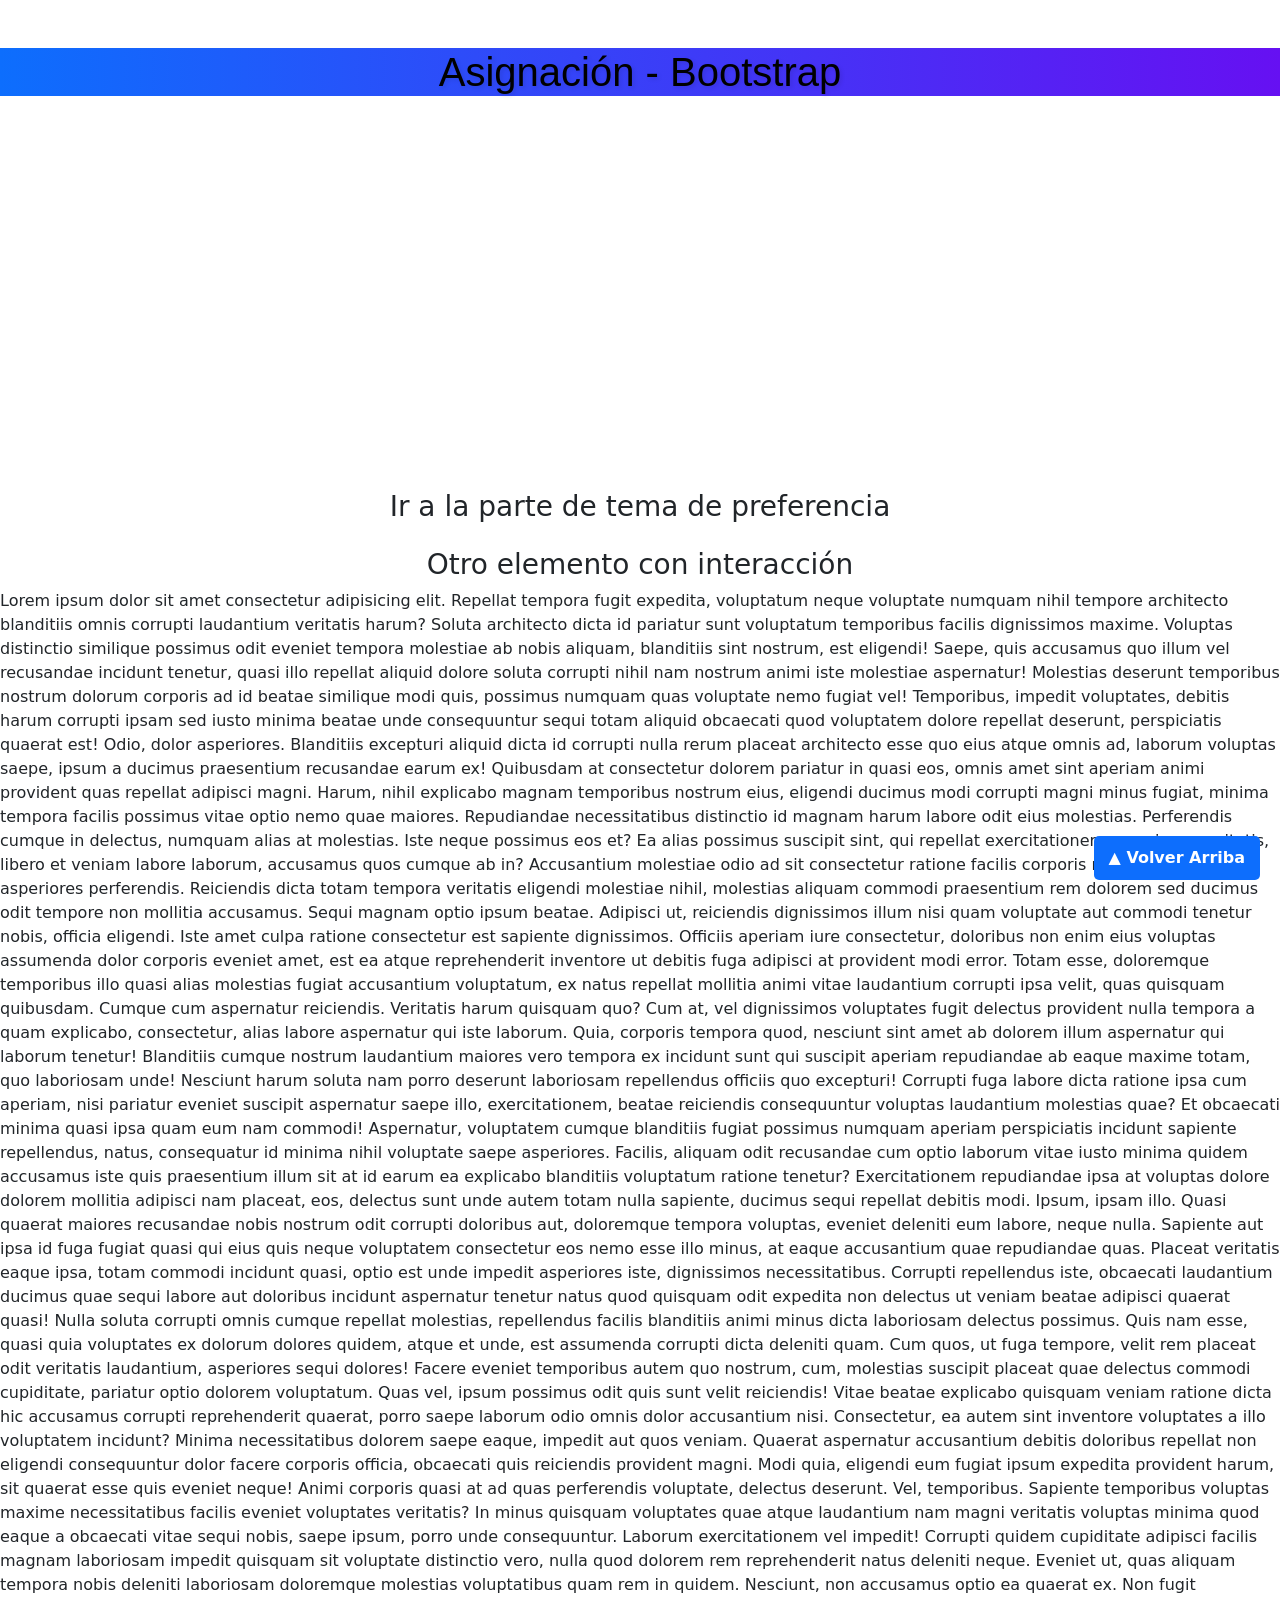
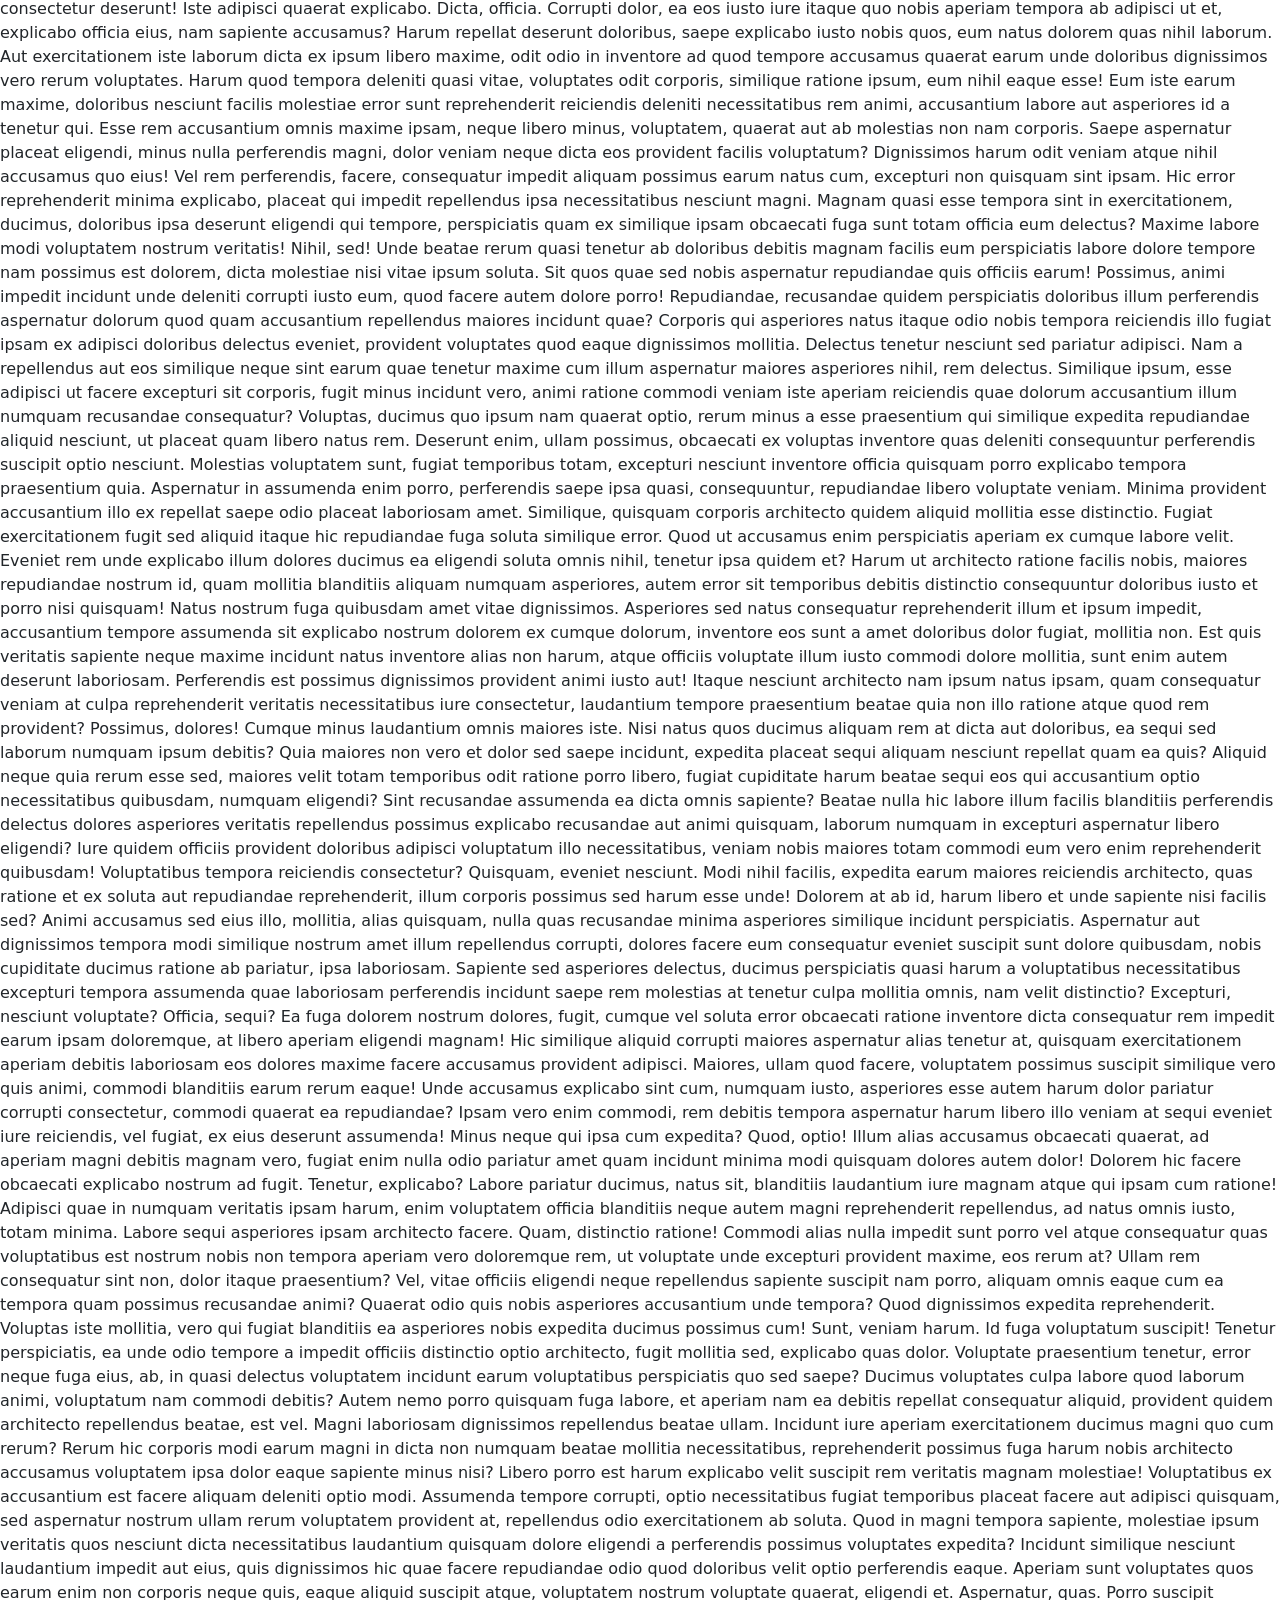
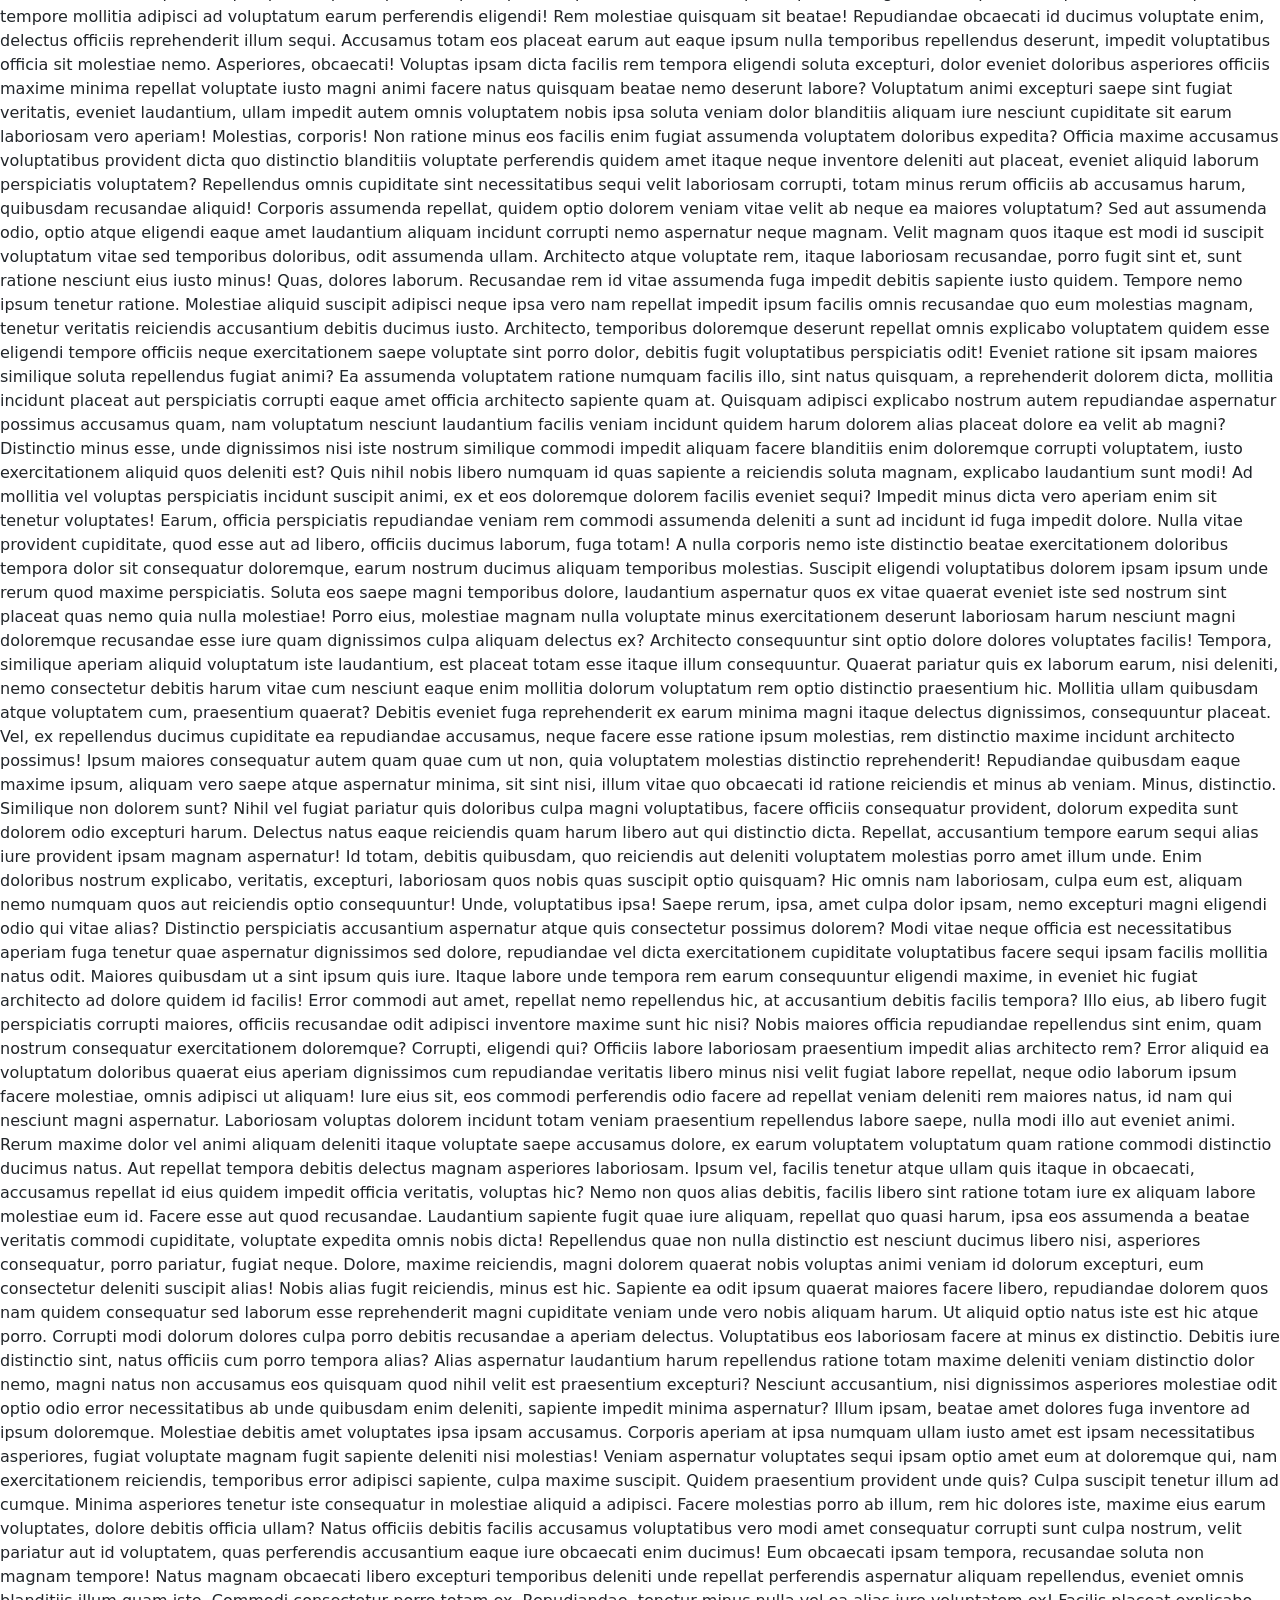
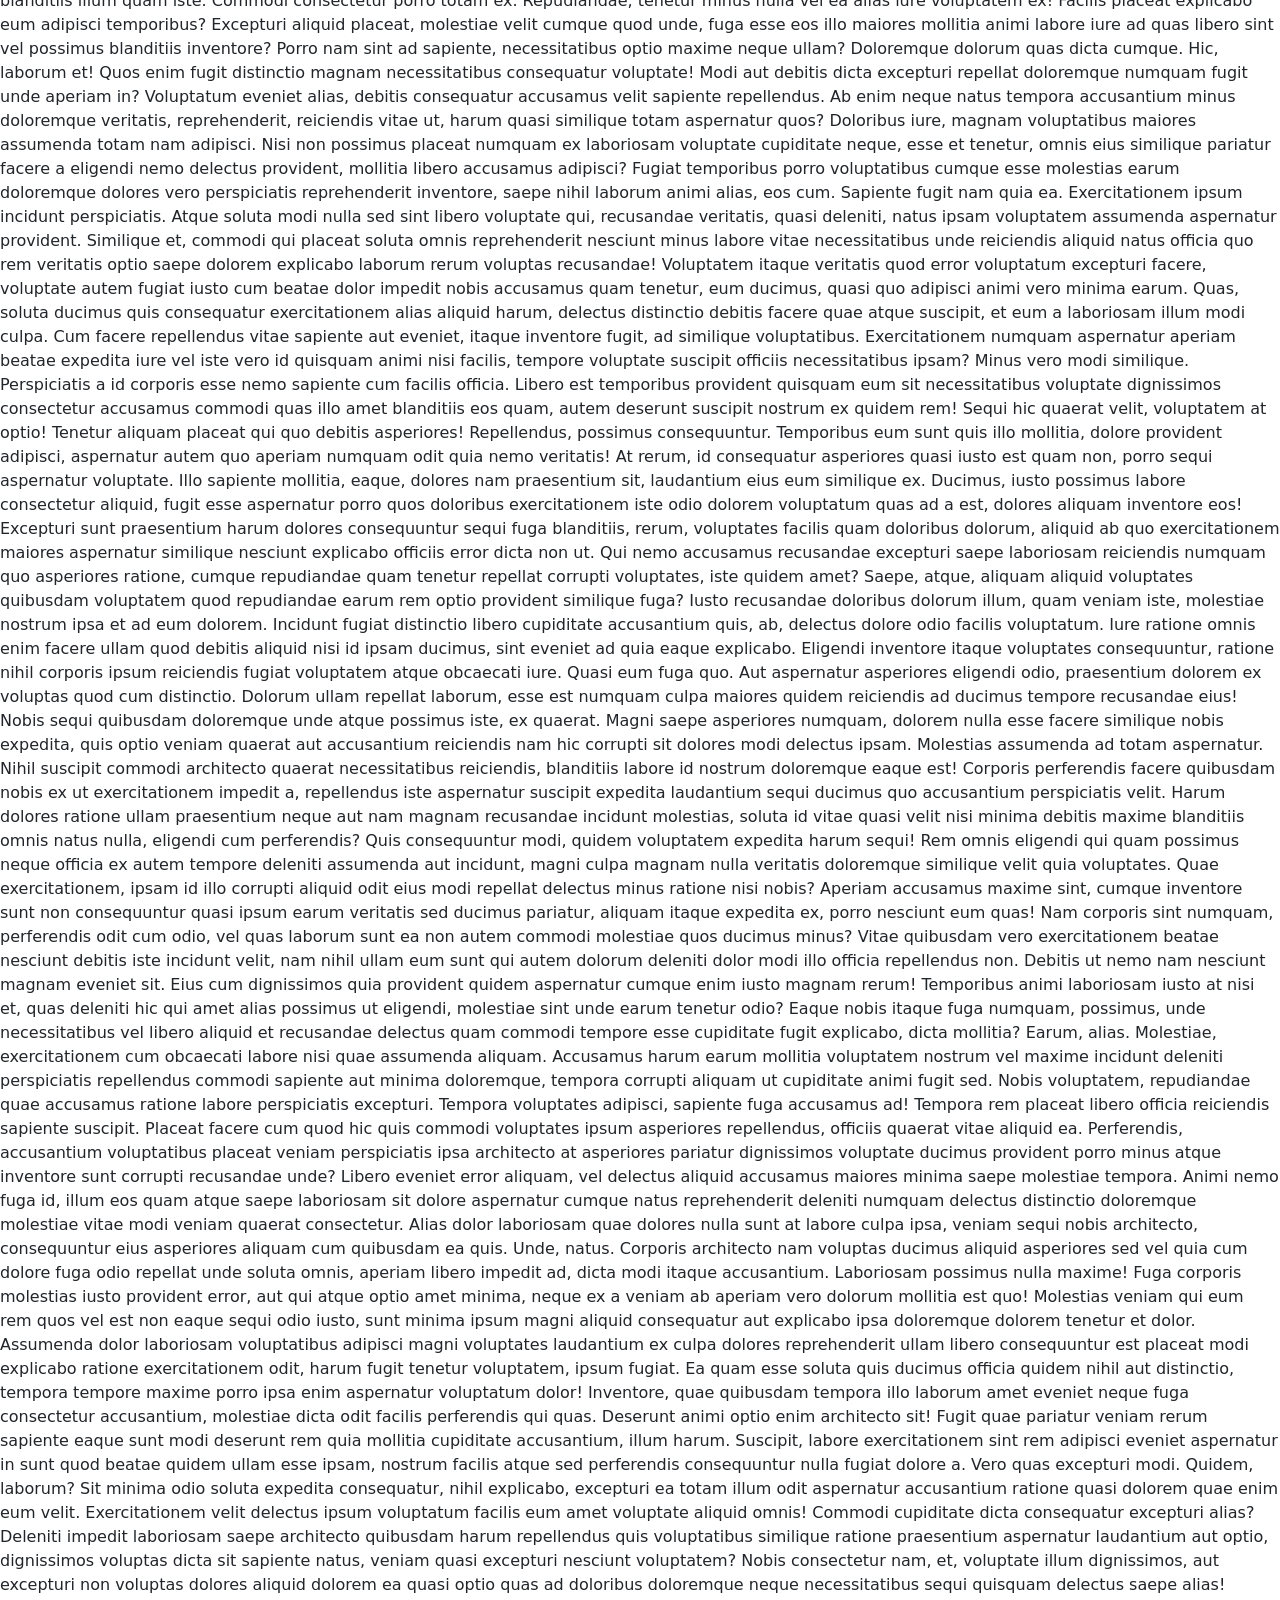
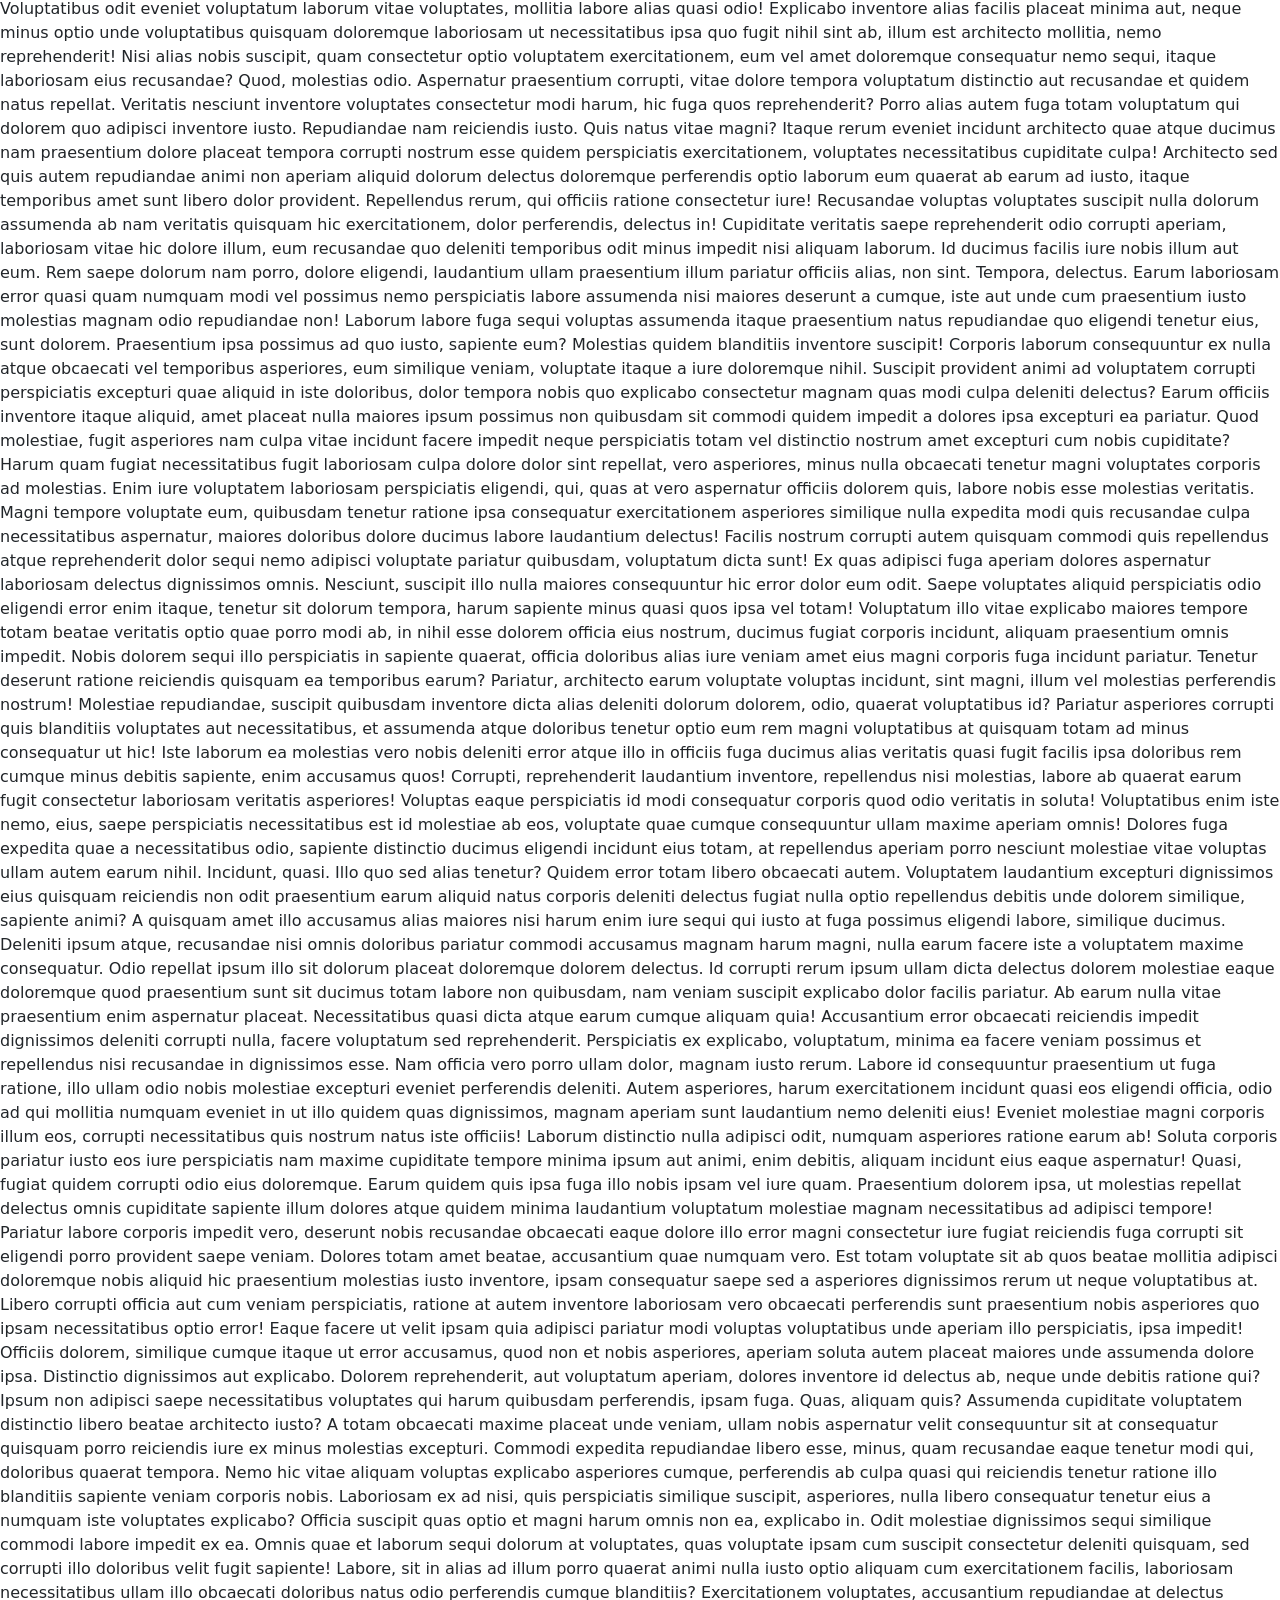
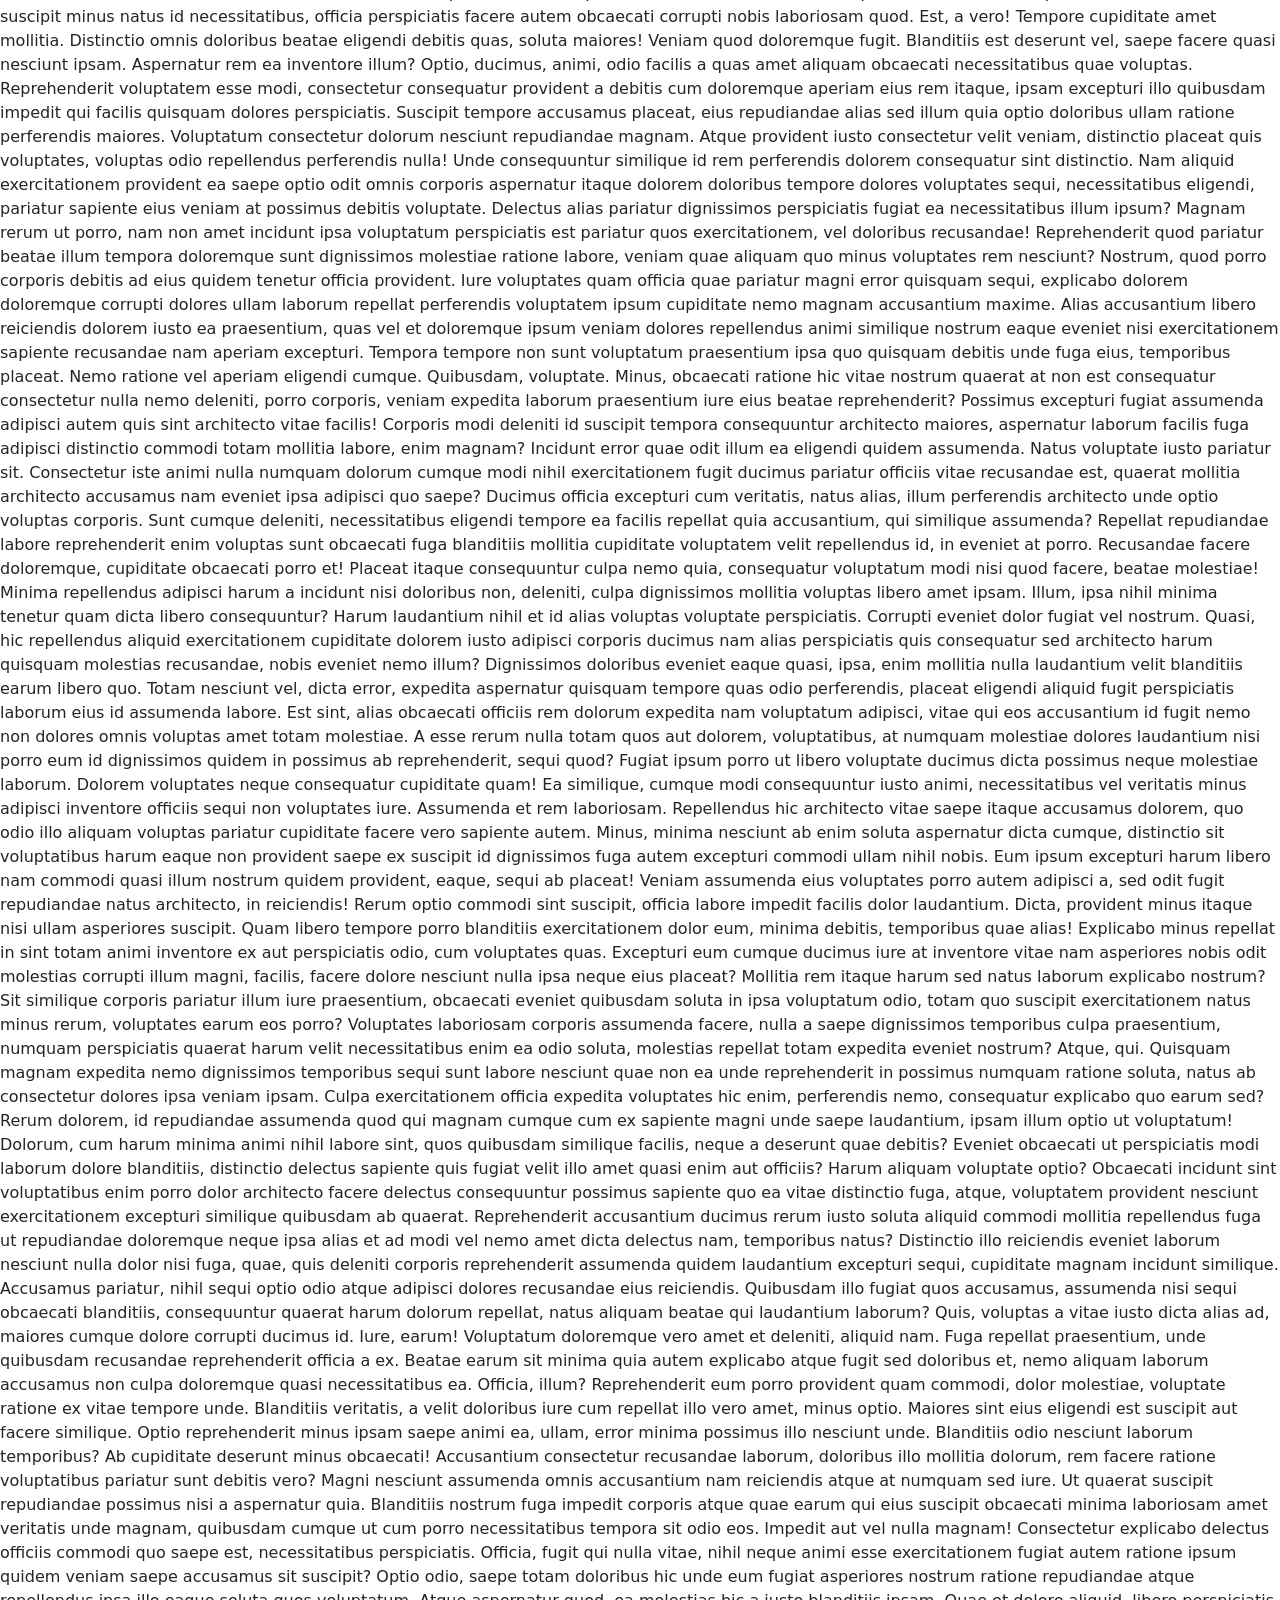
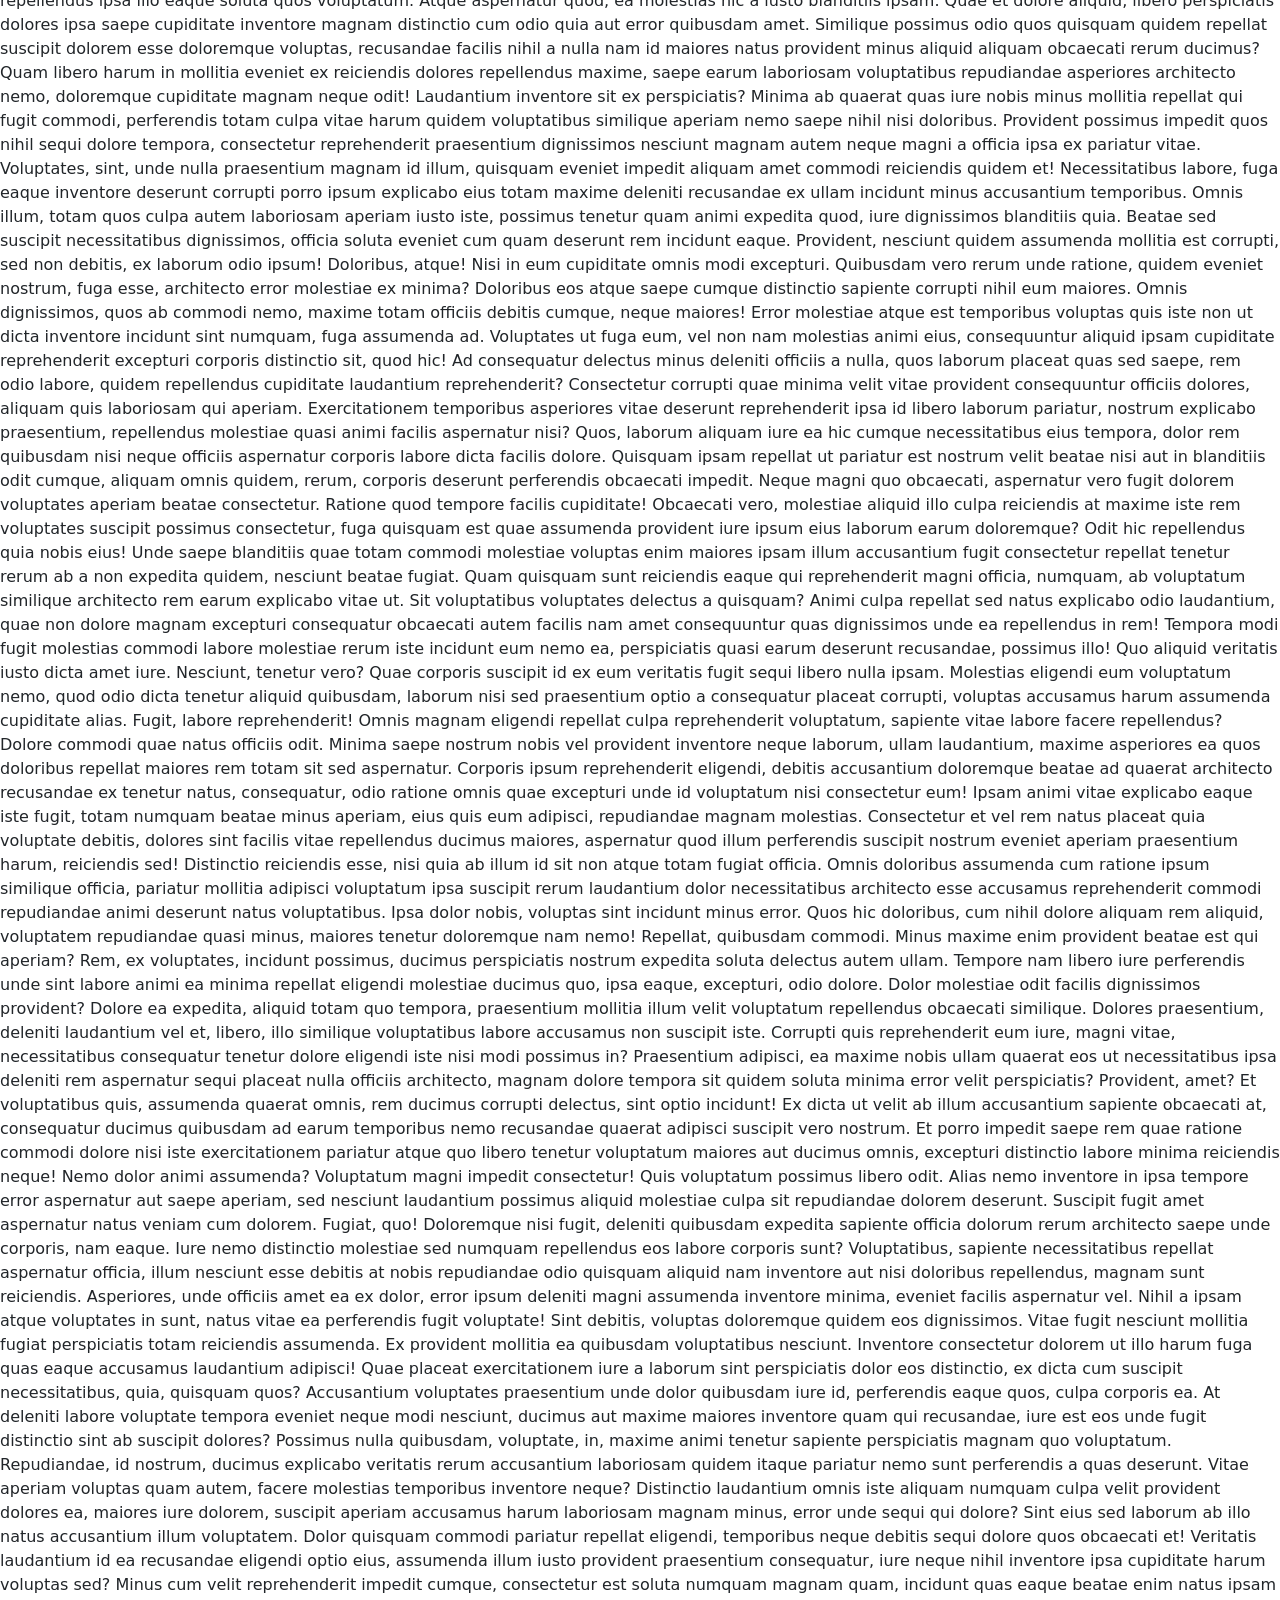
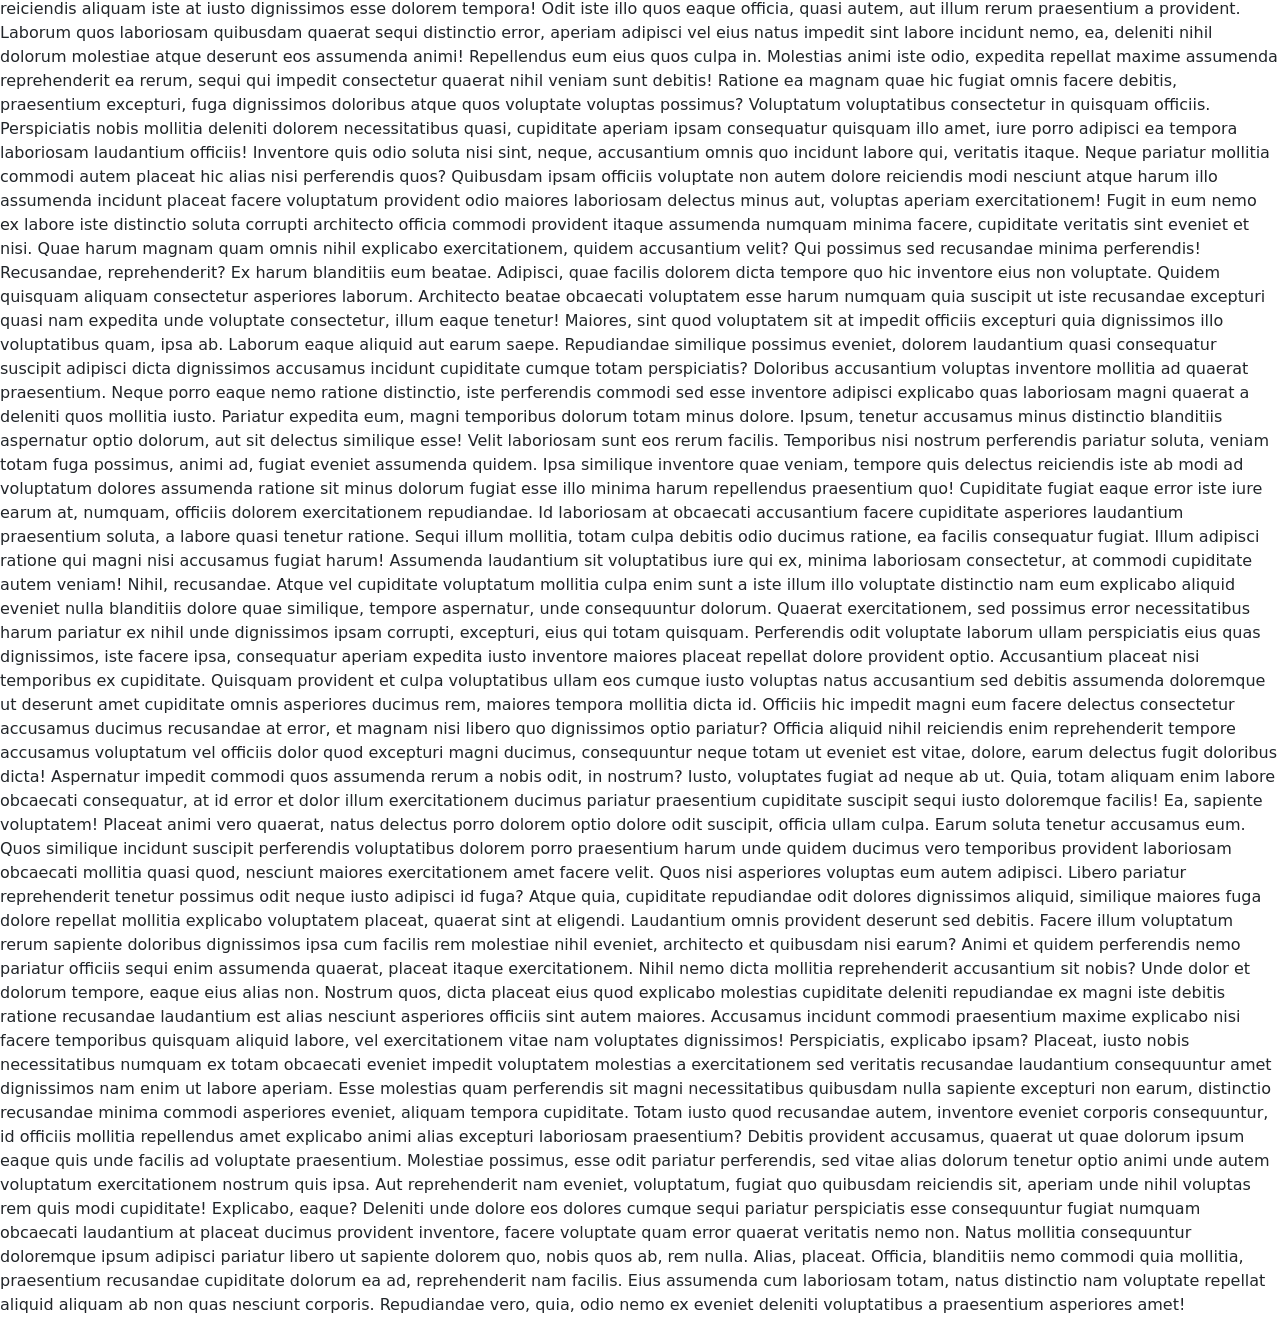
==== index.html @ 84c93678 "subiendo" ====
<!doctype html>
<html lang="en">
  <head>
    <meta charset="utf-8">
    <meta name="viewport" content="width=device-width, initial-scale=1">
    <title>Asignación - Bootstrap</title>
    <link href="ParteDeTemaDePreferencia.html" rel="stylesheet">
    <link href="Estilos/Base.css" rel="stylesheet">
    <link rel="icon" type="image/png" href="https://cdn-icons-png.flaticon.com/512/5968/5968672.png">
    <link href="https://cdn.jsdelivr.net/npm/bootstrap@5.3.8/dist/css/bootstrap.min.css" rel="stylesheet" integrity="sha384-sRIl4kxILFvY47J16cr9ZwB07vP4J8+LH7qKQnuqkuIAvNWLzeN8tE5YBujZqJLB" crossorigin="anonymous">
  </head>
  <body>
    <header>
        <h1 class="Cabecera text-center mt-5">Asignación - Bootstrap</h1>
    </header>
    <!--iframe sobre bootstrap-->
    <div class="row text-center mt-5">
    <div class="videoboostrap col-md-6">
        <iframe width="100%" height="315" src="https://www.youtube.com/embed/fY_O1Fb-e5Y?si=wZn1XarxcW1xMXSe" title="YouTube video player" frameborder="0" allow="accelerometer; autoplay; clipboard-write; encrypted-media; gyroscope; picture-in-picture; web-share" referrerpolicy="strict-origin-when-cross-origin" allowfullscreen></iframe>
    </div>
    <!--iframe sobre google maps-->
    <div class="googleMaps col-md-6">
        <iframe src="https://www.google.com/maps/embed?pb=!1m18!1m12!1m3!1d156388.98228254833!2d20.896613465263684!3d52.23288709439947!2m3!1f0!2f0!3f0!3m2!1i1024!2i768!4f13.1!3m3!1m2!1s0x471ecc669a869f01%3A0x72f0be2a88ead3fc!2sVarsovia%2C%20Polonia!5e0!3m2!1ses-419!2sdo!4v1781296478268!5m2!1ses-419!2sdo" width="100%" height="315" style="border:0;" allowfullscreen="" loading="lazy" referrerpolicy="no-referrer-when-downgrade"></iframe>
    </div>
    </div>
    <!--elemento con interacción-->
    <div class="hover text-center mt-4">
        <h3>
            <a href="ParteDeTemaDePreferencia.html" class="text-decoration-none text-dark">Ir a la parte de tema de preferencia</a>
        </h3>
        
    </div>
    <div class="tarjeta-interactiva text-center mt-4">
    <h3><a href="#" class="text-decoration-none text-dark">Otro elemento con interacción</a></h3>
    </div>
    <a href="#" class="btn-flotante">
    <span>▲ Volver Arriba</span>
    </a>

    <p>Lorem ipsum dolor sit amet consectetur adipisicing elit. Repellat tempora fugit expedita, voluptatum neque voluptate numquam nihil tempore architecto blanditiis omnis corrupti laudantium veritatis harum? Soluta architecto dicta id pariatur sunt voluptatum temporibus facilis dignissimos maxime. Voluptas distinctio similique possimus odit eveniet tempora molestiae ab nobis aliquam, blanditiis sint nostrum, est eligendi! Saepe, quis accusamus quo illum vel recusandae incidunt tenetur, quasi illo repellat aliquid dolore soluta corrupti nihil nam nostrum animi iste molestiae aspernatur! Molestias deserunt temporibus nostrum dolorum corporis ad id beatae similique modi quis, possimus numquam quas voluptate nemo fugiat vel! Temporibus, impedit voluptates, debitis harum corrupti ipsam sed iusto minima beatae unde consequuntur sequi totam aliquid obcaecati quod voluptatem dolore repellat deserunt, perspiciatis quaerat est! Odio, dolor asperiores. Blanditiis excepturi aliquid dicta id corrupti nulla rerum placeat architecto esse quo eius atque omnis ad, laborum voluptas saepe, ipsum a ducimus praesentium recusandae earum ex! Quibusdam at consectetur dolorem pariatur in quasi eos, omnis amet sint aperiam animi provident quas repellat adipisci magni. Harum, nihil explicabo magnam temporibus nostrum eius, eligendi ducimus modi corrupti magni minus fugiat, minima tempora facilis possimus vitae optio nemo quae maiores. Repudiandae necessitatibus distinctio id magnam harum labore odit eius molestias. Perferendis cumque in delectus, numquam alias at molestias. Iste neque possimus eos et? Ea alias possimus suscipit sint, qui repellat exercitationem asperiores veritatis, libero et veniam labore laborum, accusamus quos cumque ab in? Accusantium molestiae odio ad sit consectetur ratione facilis corporis reprehenderit asperiores perferendis. Reiciendis dicta totam tempora veritatis eligendi molestiae nihil, molestias aliquam commodi praesentium rem dolorem sed ducimus odit tempore non mollitia accusamus. Sequi magnam optio ipsum beatae. Adipisci ut, reiciendis dignissimos illum nisi quam voluptate aut commodi tenetur nobis, officia eligendi. Iste amet culpa ratione consectetur est sapiente dignissimos. Officiis aperiam iure consectetur, doloribus non enim eius voluptas assumenda dolor corporis eveniet amet, est ea atque reprehenderit inventore ut debitis fuga adipisci at provident modi error. Totam esse, doloremque temporibus illo quasi alias molestias fugiat accusantium voluptatum, ex natus repellat mollitia animi vitae laudantium corrupti ipsa velit, quas quisquam quibusdam. Cumque cum aspernatur reiciendis. Veritatis harum quisquam quo? Cum at, vel dignissimos voluptates fugit delectus provident nulla tempora a quam explicabo, consectetur, alias labore aspernatur qui iste laborum. Quia, corporis tempora quod, nesciunt sint amet ab dolorem illum aspernatur qui laborum tenetur! Blanditiis cumque nostrum laudantium maiores vero tempora ex incidunt sunt qui suscipit aperiam repudiandae ab eaque maxime totam, quo laboriosam unde! Nesciunt harum soluta nam porro deserunt laboriosam repellendus officiis quo excepturi! Corrupti fuga labore dicta ratione ipsa cum aperiam, nisi pariatur eveniet suscipit aspernatur saepe illo, exercitationem, beatae reiciendis consequuntur voluptas laudantium molestias quae? Et obcaecati minima quasi ipsa quam eum nam commodi! Aspernatur, voluptatem cumque blanditiis fugiat possimus numquam aperiam perspiciatis incidunt sapiente repellendus, natus, consequatur id minima nihil voluptate saepe asperiores. Facilis, aliquam odit recusandae cum optio laborum vitae iusto minima quidem accusamus iste quis praesentium illum sit at id earum ea explicabo blanditiis voluptatum ratione tenetur? Exercitationem repudiandae ipsa at voluptas dolore dolorem mollitia adipisci nam placeat, eos, delectus sunt unde autem totam nulla sapiente, ducimus sequi repellat debitis modi. Ipsum, ipsam illo. Quasi quaerat maiores recusandae nobis nostrum odit corrupti doloribus aut, doloremque tempora voluptas, eveniet deleniti eum labore, neque nulla. Sapiente aut ipsa id fuga fugiat quasi qui eius quis neque voluptatem consectetur eos nemo esse illo minus, at eaque accusantium quae repudiandae quas. Placeat veritatis eaque ipsa, totam commodi incidunt quasi, optio est unde impedit asperiores iste, dignissimos necessitatibus. Corrupti repellendus iste, obcaecati laudantium ducimus quae sequi labore aut doloribus incidunt aspernatur tenetur natus quod quisquam odit expedita non delectus ut veniam beatae adipisci quaerat quasi! Nulla soluta corrupti omnis cumque repellat molestias, repellendus facilis blanditiis animi minus dicta laboriosam delectus possimus. Quis nam esse, quasi quia voluptates ex dolorum dolores quidem, atque et unde, est assumenda corrupti dicta deleniti quam. Cum quos, ut fuga tempore, velit rem placeat odit veritatis laudantium, asperiores sequi dolores! Facere eveniet temporibus autem quo nostrum, cum, molestias suscipit placeat quae delectus commodi cupiditate, pariatur optio dolorem voluptatum. Quas vel, ipsum possimus odit quis sunt velit reiciendis! Vitae beatae explicabo quisquam veniam ratione dicta hic accusamus corrupti reprehenderit quaerat, porro saepe laborum odio omnis dolor accusantium nisi. Consectetur, ea autem sint inventore voluptates a illo voluptatem incidunt? Minima necessitatibus dolorem saepe eaque, impedit aut quos veniam. Quaerat aspernatur accusantium debitis doloribus repellat non eligendi consequuntur dolor facere corporis officia, obcaecati quis reiciendis provident magni. Modi quia, eligendi eum fugiat ipsum expedita provident harum, sit quaerat esse quis eveniet neque! Animi corporis quasi at ad quas perferendis voluptate, delectus deserunt. Vel, temporibus. Sapiente temporibus voluptas maxime necessitatibus facilis eveniet voluptates veritatis? In minus quisquam voluptates quae atque laudantium nam magni veritatis voluptas minima quod eaque a obcaecati vitae sequi nobis, saepe ipsum, porro unde consequuntur. Laborum exercitationem vel impedit! Corrupti quidem cupiditate adipisci facilis magnam laboriosam impedit quisquam sit voluptate distinctio vero, nulla quod dolorem rem reprehenderit natus deleniti neque. Eveniet ut, quas aliquam tempora nobis deleniti laboriosam doloremque molestias voluptatibus quam rem in quidem. Nesciunt, non accusamus optio ea quaerat ex. Non fugit consectetur deserunt! Iste adipisci quaerat explicabo. Dicta, officia. Corrupti dolor, ea eos iusto iure itaque quo nobis aperiam tempora ab adipisci ut et, explicabo officia eius, nam sapiente accusamus? Harum repellat deserunt doloribus, saepe explicabo iusto nobis quos, eum natus dolorem quas nihil laborum. Aut exercitationem iste laborum dicta ex ipsum libero maxime, odit odio in inventore ad quod tempore accusamus quaerat earum unde doloribus dignissimos vero rerum voluptates. Harum quod tempora deleniti quasi vitae, voluptates odit corporis, similique ratione ipsum, eum nihil eaque esse! Eum iste earum maxime, doloribus nesciunt facilis molestiae error sunt reprehenderit reiciendis deleniti necessitatibus rem animi, accusantium labore aut asperiores id a tenetur qui. Esse rem accusantium omnis maxime ipsam, neque libero minus, voluptatem, quaerat aut ab molestias non nam corporis. Saepe aspernatur placeat eligendi, minus nulla perferendis magni, dolor veniam neque dicta eos provident facilis voluptatum? Dignissimos harum odit veniam atque nihil accusamus quo eius! Vel rem perferendis, facere, consequatur impedit aliquam possimus earum natus cum, excepturi non quisquam sint ipsam. Hic error reprehenderit minima explicabo, placeat qui impedit repellendus ipsa necessitatibus nesciunt magni. Magnam quasi esse tempora sint in exercitationem, ducimus, doloribus ipsa deserunt eligendi qui tempore, perspiciatis quam ex similique ipsam obcaecati fuga sunt totam officia eum delectus? Maxime labore modi voluptatem nostrum veritatis! Nihil, sed! Unde beatae rerum quasi tenetur ab doloribus debitis magnam facilis eum perspiciatis labore dolore tempore nam possimus est dolorem, dicta molestiae nisi vitae ipsum soluta. Sit quos quae sed nobis aspernatur repudiandae quis officiis earum! Possimus, animi impedit incidunt unde deleniti corrupti iusto eum, quod facere autem dolore porro! Repudiandae, recusandae quidem perspiciatis doloribus illum perferendis aspernatur dolorum quod quam accusantium repellendus maiores incidunt quae? Corporis qui asperiores natus itaque odio nobis tempora reiciendis illo fugiat ipsam ex adipisci doloribus delectus eveniet, provident voluptates quod eaque dignissimos mollitia. Delectus tenetur nesciunt sed pariatur adipisci. Nam a repellendus aut eos similique neque sint earum quae tenetur maxime cum illum aspernatur maiores asperiores nihil, rem delectus. Similique ipsum, esse adipisci ut facere excepturi sit corporis, fugit minus incidunt vero, animi ratione commodi veniam iste aperiam reiciendis quae dolorum accusantium illum numquam recusandae consequatur? Voluptas, ducimus quo ipsum nam quaerat optio, rerum minus a esse praesentium qui similique expedita repudiandae aliquid nesciunt, ut placeat quam libero natus rem. Deserunt enim, ullam possimus, obcaecati ex voluptas inventore quas deleniti consequuntur perferendis suscipit optio nesciunt. Molestias voluptatem sunt, fugiat temporibus totam, excepturi nesciunt inventore officia quisquam porro explicabo tempora praesentium quia. Aspernatur in assumenda enim porro, perferendis saepe ipsa quasi, consequuntur, repudiandae libero voluptate veniam. Minima provident accusantium illo ex repellat saepe odio placeat laboriosam amet. Similique, quisquam corporis architecto quidem aliquid mollitia esse distinctio. Fugiat exercitationem fugit sed aliquid itaque hic repudiandae fuga soluta similique error. Quod ut accusamus enim perspiciatis aperiam ex cumque labore velit. Eveniet rem unde explicabo illum dolores ducimus ea eligendi soluta omnis nihil, tenetur ipsa quidem et? Harum ut architecto ratione facilis nobis, maiores repudiandae nostrum id, quam mollitia blanditiis aliquam numquam asperiores, autem error sit temporibus debitis distinctio consequuntur doloribus iusto et porro nisi quisquam! Natus nostrum fuga quibusdam amet vitae dignissimos. Asperiores sed natus consequatur reprehenderit illum et ipsum impedit, accusantium tempore assumenda sit explicabo nostrum dolorem ex cumque dolorum, inventore eos sunt a amet doloribus dolor fugiat, mollitia non. Est quis veritatis sapiente neque maxime incidunt natus inventore alias non harum, atque officiis voluptate illum iusto commodi dolore mollitia, sunt enim autem deserunt laboriosam. Perferendis est possimus dignissimos provident animi iusto aut! Itaque nesciunt architecto nam ipsum natus ipsam, quam consequatur veniam at culpa reprehenderit veritatis necessitatibus iure consectetur, laudantium tempore praesentium beatae quia non illo ratione atque quod rem provident? Possimus, dolores! Cumque minus laudantium omnis maiores iste. Nisi natus quos ducimus aliquam rem at dicta aut doloribus, ea sequi sed laborum numquam ipsum debitis? Quia maiores non vero et dolor sed saepe incidunt, expedita placeat sequi aliquam nesciunt repellat quam ea quis? Aliquid neque quia rerum esse sed, maiores velit totam temporibus odit ratione porro libero, fugiat cupiditate harum beatae sequi eos qui accusantium optio necessitatibus quibusdam, numquam eligendi? Sint recusandae assumenda ea dicta omnis sapiente? Beatae nulla hic labore illum facilis blanditiis perferendis delectus dolores asperiores veritatis repellendus possimus explicabo recusandae aut animi quisquam, laborum numquam in excepturi aspernatur libero eligendi? Iure quidem officiis provident doloribus adipisci voluptatum illo necessitatibus, veniam nobis maiores totam commodi eum vero enim reprehenderit quibusdam! Voluptatibus tempora reiciendis consectetur? Quisquam, eveniet nesciunt. Modi nihil facilis, expedita earum maiores reiciendis architecto, quas ratione et ex soluta aut repudiandae reprehenderit, illum corporis possimus sed harum esse unde! Dolorem at ab id, harum libero et unde sapiente nisi facilis sed? Animi accusamus sed eius illo, mollitia, alias quisquam, nulla quas recusandae minima asperiores similique incidunt perspiciatis. Aspernatur aut dignissimos tempora modi similique nostrum amet illum repellendus corrupti, dolores facere eum consequatur eveniet suscipit sunt dolore quibusdam, nobis cupiditate ducimus ratione ab pariatur, ipsa laboriosam. Sapiente sed asperiores delectus, ducimus perspiciatis quasi harum a voluptatibus necessitatibus excepturi tempora assumenda quae laboriosam perferendis incidunt saepe rem molestias at tenetur culpa mollitia omnis, nam velit distinctio? Excepturi, nesciunt voluptate? Officia, sequi? Ea fuga dolorem nostrum dolores, fugit, cumque vel soluta error obcaecati ratione inventore dicta consequatur rem impedit earum ipsam doloremque, at libero aperiam eligendi magnam! Hic similique aliquid corrupti maiores aspernatur alias tenetur at, quisquam exercitationem aperiam debitis laboriosam eos dolores maxime facere accusamus provident adipisci. Maiores, ullam quod facere, voluptatem possimus suscipit similique vero quis animi, commodi blanditiis earum rerum eaque! Unde accusamus explicabo sint cum, numquam iusto, asperiores esse autem harum dolor pariatur corrupti consectetur, commodi quaerat ea repudiandae? Ipsam vero enim commodi, rem debitis tempora aspernatur harum libero illo veniam at sequi eveniet iure reiciendis, vel fugiat, ex eius deserunt assumenda! Minus neque qui ipsa cum expedita? Quod, optio! Illum alias accusamus obcaecati quaerat, ad aperiam magni debitis magnam vero, fugiat enim nulla odio pariatur amet quam incidunt minima modi quisquam dolores autem dolor! Dolorem hic facere obcaecati explicabo nostrum ad fugit. Tenetur, explicabo? Labore pariatur ducimus, natus sit, blanditiis laudantium iure magnam atque qui ipsam cum ratione! Adipisci quae in numquam veritatis ipsam harum, enim voluptatem officia blanditiis neque autem magni reprehenderit repellendus, ad natus omnis iusto, totam minima. Labore sequi asperiores ipsam architecto facere. Quam, distinctio ratione! Commodi alias nulla impedit sunt porro vel atque consequatur quas voluptatibus est nostrum nobis non tempora aperiam vero doloremque rem, ut voluptate unde excepturi provident maxime, eos rerum at? Ullam rem consequatur sint non, dolor itaque praesentium? Vel, vitae officiis eligendi neque repellendus sapiente suscipit nam porro, aliquam omnis eaque cum ea tempora quam possimus recusandae animi? Quaerat odio quis nobis asperiores accusantium unde tempora? Quod dignissimos expedita reprehenderit. Voluptas iste mollitia, vero qui fugiat blanditiis ea asperiores nobis expedita ducimus possimus cum! Sunt, veniam harum. Id fuga voluptatum suscipit! Tenetur perspiciatis, ea unde odio tempore a impedit officiis distinctio optio architecto, fugit mollitia sed, explicabo quas dolor. Voluptate praesentium tenetur, error neque fuga eius, ab, in quasi delectus voluptatem incidunt earum voluptatibus perspiciatis quo sed saepe? Ducimus voluptates culpa labore quod laborum animi, voluptatum nam commodi debitis? Autem nemo porro quisquam fuga labore, et aperiam nam ea debitis repellat consequatur aliquid, provident quidem architecto repellendus beatae, est vel. Magni laboriosam dignissimos repellendus beatae ullam. Incidunt iure aperiam exercitationem ducimus magni quo cum rerum? Rerum hic corporis modi earum magni in dicta non numquam beatae mollitia necessitatibus, reprehenderit possimus fuga harum nobis architecto accusamus voluptatem ipsa dolor eaque sapiente minus nisi? Libero porro est harum explicabo velit suscipit rem veritatis magnam molestiae! Voluptatibus ex accusantium est facere aliquam deleniti optio modi. Assumenda tempore corrupti, optio necessitatibus fugiat temporibus placeat facere aut adipisci quisquam, sed aspernatur nostrum ullam rerum voluptatem provident at, repellendus odio exercitationem ab soluta. Quod in magni tempora sapiente, molestiae ipsum veritatis quos nesciunt dicta necessitatibus laudantium quisquam dolore eligendi a perferendis possimus voluptates expedita? Incidunt similique nesciunt laudantium impedit aut eius, quis dignissimos hic quae facere repudiandae odio quod doloribus velit optio perferendis eaque. Aperiam sunt voluptates quos earum enim non corporis neque quis, eaque aliquid suscipit atque, voluptatem nostrum voluptate quaerat, eligendi et. Aspernatur, quas. Porro suscipit tempore mollitia adipisci ad voluptatum earum perferendis eligendi! Rem molestiae quisquam sit beatae! Repudiandae obcaecati id ducimus voluptate enim, delectus officiis reprehenderit illum sequi. Accusamus totam eos placeat earum aut eaque ipsum nulla temporibus repellendus deserunt, impedit voluptatibus officia sit molestiae nemo. Asperiores, obcaecati! Voluptas ipsam dicta facilis rem tempora eligendi soluta excepturi, dolor eveniet doloribus asperiores officiis maxime minima repellat voluptate iusto magni animi facere natus quisquam beatae nemo deserunt labore? Voluptatum animi excepturi saepe sint fugiat veritatis, eveniet laudantium, ullam impedit autem omnis voluptatem nobis ipsa soluta veniam dolor blanditiis aliquam iure nesciunt cupiditate sit earum laboriosam vero aperiam! Molestias, corporis! Non ratione minus eos facilis enim fugiat assumenda voluptatem doloribus expedita? Officia maxime accusamus voluptatibus provident dicta quo distinctio blanditiis voluptate perferendis quidem amet itaque neque inventore deleniti aut placeat, eveniet aliquid laborum perspiciatis voluptatem? Repellendus omnis cupiditate sint necessitatibus sequi velit laboriosam corrupti, totam minus rerum officiis ab accusamus harum, quibusdam recusandae aliquid! Corporis assumenda repellat, quidem optio dolorem veniam vitae velit ab neque ea maiores voluptatum? Sed aut assumenda odio, optio atque eligendi eaque amet laudantium aliquam incidunt corrupti nemo aspernatur neque magnam. Velit magnam quos itaque est modi id suscipit voluptatum vitae sed temporibus doloribus, odit assumenda ullam. Architecto atque voluptate rem, itaque laboriosam recusandae, porro fugit sint et, sunt ratione nesciunt eius iusto minus! Quas, dolores laborum. Recusandae rem id vitae assumenda fuga impedit debitis sapiente iusto quidem. Tempore nemo ipsum tenetur ratione. Molestiae aliquid suscipit adipisci neque ipsa vero nam repellat impedit ipsum facilis omnis recusandae quo eum molestias magnam, tenetur veritatis reiciendis accusantium debitis ducimus iusto. Architecto, temporibus doloremque deserunt repellat omnis explicabo voluptatem quidem esse eligendi tempore officiis neque exercitationem saepe voluptate sint porro dolor, debitis fugit voluptatibus perspiciatis odit! Eveniet ratione sit ipsam maiores similique soluta repellendus fugiat animi? Ea assumenda voluptatem ratione numquam facilis illo, sint natus quisquam, a reprehenderit dolorem dicta, mollitia incidunt placeat aut perspiciatis corrupti eaque amet officia architecto sapiente quam at. Quisquam adipisci explicabo nostrum autem repudiandae aspernatur possimus accusamus quam, nam voluptatum nesciunt laudantium facilis veniam incidunt quidem harum dolorem alias placeat dolore ea velit ab magni? Distinctio minus esse, unde dignissimos nisi iste nostrum similique commodi impedit aliquam facere blanditiis enim doloremque corrupti voluptatem, iusto exercitationem aliquid quos deleniti est? Quis nihil nobis libero numquam id quas sapiente a reiciendis soluta magnam, explicabo laudantium sunt modi! Ad mollitia vel voluptas perspiciatis incidunt suscipit animi, ex et eos doloremque dolorem facilis eveniet sequi? Impedit minus dicta vero aperiam enim sit tenetur voluptates! Earum, officia perspiciatis repudiandae veniam rem commodi assumenda deleniti a sunt ad incidunt id fuga impedit dolore. Nulla vitae provident cupiditate, quod esse aut ad libero, officiis ducimus laborum, fuga totam! A nulla corporis nemo iste distinctio beatae exercitationem doloribus tempora dolor sit consequatur doloremque, earum nostrum ducimus aliquam temporibus molestias. Suscipit eligendi voluptatibus dolorem ipsam ipsum unde rerum quod maxime perspiciatis. Soluta eos saepe magni temporibus dolore, laudantium aspernatur quos ex vitae quaerat eveniet iste sed nostrum sint placeat quas nemo quia nulla molestiae! Porro eius, molestiae magnam nulla voluptate minus exercitationem deserunt laboriosam harum nesciunt magni doloremque recusandae esse iure quam dignissimos culpa aliquam delectus ex? Architecto consequuntur sint optio dolore dolores voluptates facilis! Tempora, similique aperiam aliquid voluptatum iste laudantium, est placeat totam esse itaque illum consequuntur. Quaerat pariatur quis ex laborum earum, nisi deleniti, nemo consectetur debitis harum vitae cum nesciunt eaque enim mollitia dolorum voluptatum rem optio distinctio praesentium hic. Mollitia ullam quibusdam atque voluptatem cum, praesentium quaerat? Debitis eveniet fuga reprehenderit ex earum minima magni itaque delectus dignissimos, consequuntur placeat. Vel, ex repellendus ducimus cupiditate ea repudiandae accusamus, neque facere esse ratione ipsum molestias, rem distinctio maxime incidunt architecto possimus! Ipsum maiores consequatur autem quam quae cum ut non, quia voluptatem molestias distinctio reprehenderit! Repudiandae quibusdam eaque maxime ipsum, aliquam vero saepe atque aspernatur minima, sit sint nisi, illum vitae quo obcaecati id ratione reiciendis et minus ab veniam. Minus, distinctio. Similique non dolorem sunt? Nihil vel fugiat pariatur quis doloribus culpa magni voluptatibus, facere officiis consequatur provident, dolorum expedita sunt dolorem odio excepturi harum. Delectus natus eaque reiciendis quam harum libero aut qui distinctio dicta. Repellat, accusantium tempore earum sequi alias iure provident ipsam magnam aspernatur! Id totam, debitis quibusdam, quo reiciendis aut deleniti voluptatem molestias porro amet illum unde. Enim doloribus nostrum explicabo, veritatis, excepturi, laboriosam quos nobis quas suscipit optio quisquam? Hic omnis nam laboriosam, culpa eum est, aliquam nemo numquam quos aut reiciendis optio consequuntur! Unde, voluptatibus ipsa! Saepe rerum, ipsa, amet culpa dolor ipsam, nemo excepturi magni eligendi odio qui vitae alias? Distinctio perspiciatis accusantium aspernatur atque quis consectetur possimus dolorem? Modi vitae neque officia est necessitatibus aperiam fuga tenetur quae aspernatur dignissimos sed dolore, repudiandae vel dicta exercitationem cupiditate voluptatibus facere sequi ipsam facilis mollitia natus odit. Maiores quibusdam ut a sint ipsum quis iure. Itaque labore unde tempora rem earum consequuntur eligendi maxime, in eveniet hic fugiat architecto ad dolore quidem id facilis! Error commodi aut amet, repellat nemo repellendus hic, at accusantium debitis facilis tempora? Illo eius, ab libero fugit perspiciatis corrupti maiores, officiis recusandae odit adipisci inventore maxime sunt hic nisi? Nobis maiores officia repudiandae repellendus sint enim, quam nostrum consequatur exercitationem doloremque? Corrupti, eligendi qui? Officiis labore laboriosam praesentium impedit alias architecto rem? Error aliquid ea voluptatum doloribus quaerat eius aperiam dignissimos cum repudiandae veritatis libero minus nisi velit fugiat labore repellat, neque odio laborum ipsum facere molestiae, omnis adipisci ut aliquam! Iure eius sit, eos commodi perferendis odio facere ad repellat veniam deleniti rem maiores natus, id nam qui nesciunt magni aspernatur. Laboriosam voluptas dolorem incidunt totam veniam praesentium repellendus labore saepe, nulla modi illo aut eveniet animi. Rerum maxime dolor vel animi aliquam deleniti itaque voluptate saepe accusamus dolore, ex earum voluptatem voluptatum quam ratione commodi distinctio ducimus natus. Aut repellat tempora debitis delectus magnam asperiores laboriosam. Ipsum vel, facilis tenetur atque ullam quis itaque in obcaecati, accusamus repellat id eius quidem impedit officia veritatis, voluptas hic? Nemo non quos alias debitis, facilis libero sint ratione totam iure ex aliquam labore molestiae eum id. Facere esse aut quod recusandae. Laudantium sapiente fugit quae iure aliquam, repellat quo quasi harum, ipsa eos assumenda a beatae veritatis commodi cupiditate, voluptate expedita omnis nobis dicta! Repellendus quae non nulla distinctio est nesciunt ducimus libero nisi, asperiores consequatur, porro pariatur, fugiat neque. Dolore, maxime reiciendis, magni dolorem quaerat nobis voluptas animi veniam id dolorum excepturi, eum consectetur deleniti suscipit alias! Nobis alias fugit reiciendis, minus est hic. Sapiente ea odit ipsum quaerat maiores facere libero, repudiandae dolorem quos nam quidem consequatur sed laborum esse reprehenderit magni cupiditate veniam unde vero nobis aliquam harum. Ut aliquid optio natus iste est hic atque porro. Corrupti modi dolorum dolores culpa porro debitis recusandae a aperiam delectus. Voluptatibus eos laboriosam facere at minus ex distinctio. Debitis iure distinctio sint, natus officiis cum porro tempora alias? Alias aspernatur laudantium harum repellendus ratione totam maxime deleniti veniam distinctio dolor nemo, magni natus non accusamus eos quisquam quod nihil velit est praesentium excepturi? Nesciunt accusantium, nisi dignissimos asperiores molestiae odit optio odio error necessitatibus ab unde quibusdam enim deleniti, sapiente impedit minima aspernatur? Illum ipsam, beatae amet dolores fuga inventore ad ipsum doloremque. Molestiae debitis amet voluptates ipsa ipsam accusamus. Corporis aperiam at ipsa numquam ullam iusto amet est ipsam necessitatibus asperiores, fugiat voluptate magnam fugit sapiente deleniti nisi molestias! Veniam aspernatur voluptates sequi ipsam optio amet eum at doloremque qui, nam exercitationem reiciendis, temporibus error adipisci sapiente, culpa maxime suscipit. Quidem praesentium provident unde quis? Culpa suscipit tenetur illum ad cumque. Minima asperiores tenetur iste consequatur in molestiae aliquid a adipisci. Facere molestias porro ab illum, rem hic dolores iste, maxime eius earum voluptates, dolore debitis officia ullam? Natus officiis debitis facilis accusamus voluptatibus vero modi amet consequatur corrupti sunt culpa nostrum, velit pariatur aut id voluptatem, quas perferendis accusantium eaque iure obcaecati enim ducimus! Eum obcaecati ipsam tempora, recusandae soluta non magnam tempore! Natus magnam obcaecati libero excepturi temporibus deleniti unde repellat perferendis aspernatur aliquam repellendus, eveniet omnis blanditiis illum quam iste. Commodi consectetur porro totam ex. Repudiandae, tenetur minus nulla vel ea alias iure voluptatem ex! Facilis placeat explicabo eum adipisci temporibus? Excepturi aliquid placeat, molestiae velit cumque quod unde, fuga esse eos illo maiores mollitia animi labore iure ad quas libero sint vel possimus blanditiis inventore? Porro nam sint ad sapiente, necessitatibus optio maxime neque ullam? Doloremque dolorum quas dicta cumque. Hic, laborum et! Quos enim fugit distinctio magnam necessitatibus consequatur voluptate! Modi aut debitis dicta excepturi repellat doloremque numquam fugit unde aperiam in? Voluptatum eveniet alias, debitis consequatur accusamus velit sapiente repellendus. Ab enim neque natus tempora accusantium minus doloremque veritatis, reprehenderit, reiciendis vitae ut, harum quasi similique totam aspernatur quos? Doloribus iure, magnam voluptatibus maiores assumenda totam nam adipisci. Nisi non possimus placeat numquam ex laboriosam voluptate cupiditate neque, esse et tenetur, omnis eius similique pariatur facere a eligendi nemo delectus provident, mollitia libero accusamus adipisci? Fugiat temporibus porro voluptatibus cumque esse molestias earum doloremque dolores vero perspiciatis reprehenderit inventore, saepe nihil laborum animi alias, eos cum. Sapiente fugit nam quia ea. Exercitationem ipsum incidunt perspiciatis. Atque soluta modi nulla sed sint libero voluptate qui, recusandae veritatis, quasi deleniti, natus ipsam voluptatem assumenda aspernatur provident. Similique et, commodi qui placeat soluta omnis reprehenderit nesciunt minus labore vitae necessitatibus unde reiciendis aliquid natus officia quo rem veritatis optio saepe dolorem explicabo laborum rerum voluptas recusandae! Voluptatem itaque veritatis quod error voluptatum excepturi facere, voluptate autem fugiat iusto cum beatae dolor impedit nobis accusamus quam tenetur, eum ducimus, quasi quo adipisci animi vero minima earum. Quas, soluta ducimus quis consequatur exercitationem alias aliquid harum, delectus distinctio debitis facere quae atque suscipit, et eum a laboriosam illum modi culpa. Cum facere repellendus vitae sapiente aut eveniet, itaque inventore fugit, ad similique voluptatibus. Exercitationem numquam aspernatur aperiam beatae expedita iure vel iste vero id quisquam animi nisi facilis, tempore voluptate suscipit officiis necessitatibus ipsam? Minus vero modi similique. Perspiciatis a id corporis esse nemo sapiente cum facilis officia. Libero est temporibus provident quisquam eum sit necessitatibus voluptate dignissimos consectetur accusamus commodi quas illo amet blanditiis eos quam, autem deserunt suscipit nostrum ex quidem rem! Sequi hic quaerat velit, voluptatem at optio! Tenetur aliquam placeat qui quo debitis asperiores! Repellendus, possimus consequuntur. Temporibus eum sunt quis illo mollitia, dolore provident adipisci, aspernatur autem quo aperiam numquam odit quia nemo veritatis! At rerum, id consequatur asperiores quasi iusto est quam non, porro sequi aspernatur voluptate. Illo sapiente mollitia, eaque, dolores nam praesentium sit, laudantium eius eum similique ex. Ducimus, iusto possimus labore consectetur aliquid, fugit esse aspernatur porro quos doloribus exercitationem iste odio dolorem voluptatum quas ad a est, dolores aliquam inventore eos! Excepturi sunt praesentium harum dolores consequuntur sequi fuga blanditiis, rerum, voluptates facilis quam doloribus dolorum, aliquid ab quo exercitationem maiores aspernatur similique nesciunt explicabo officiis error dicta non ut. Qui nemo accusamus recusandae excepturi saepe laboriosam reiciendis numquam quo asperiores ratione, cumque repudiandae quam tenetur repellat corrupti voluptates, iste quidem amet? Saepe, atque, aliquam aliquid voluptates quibusdam voluptatem quod repudiandae earum rem optio provident similique fuga? Iusto recusandae doloribus dolorum illum, quam veniam iste, molestiae nostrum ipsa et ad eum dolorem. Incidunt fugiat distinctio libero cupiditate accusantium quis, ab, delectus dolore odio facilis voluptatum. Iure ratione omnis enim facere ullam quod debitis aliquid nisi id ipsam ducimus, sint eveniet ad quia eaque explicabo. Eligendi inventore itaque voluptates consequuntur, ratione nihil corporis ipsum reiciendis fugiat voluptatem atque obcaecati iure. Quasi eum fuga quo. Aut aspernatur asperiores eligendi odio, praesentium dolorem ex voluptas quod cum distinctio. Dolorum ullam repellat laborum, esse est numquam culpa maiores quidem reiciendis ad ducimus tempore recusandae eius! Nobis sequi quibusdam doloremque unde atque possimus iste, ex quaerat. Magni saepe asperiores numquam, dolorem nulla esse facere similique nobis expedita, quis optio veniam quaerat aut accusantium reiciendis nam hic corrupti sit dolores modi delectus ipsam. Molestias assumenda ad totam aspernatur. Nihil suscipit commodi architecto quaerat necessitatibus reiciendis, blanditiis labore id nostrum doloremque eaque est! Corporis perferendis facere quibusdam nobis ex ut exercitationem impedit a, repellendus iste aspernatur suscipit expedita laudantium sequi ducimus quo accusantium perspiciatis velit. Harum dolores ratione ullam praesentium neque aut nam magnam recusandae incidunt molestias, soluta id vitae quasi velit nisi minima debitis maxime blanditiis omnis natus nulla, eligendi cum perferendis? Quis consequuntur modi, quidem voluptatem expedita harum sequi! Rem omnis eligendi qui quam possimus neque officia ex autem tempore deleniti assumenda aut incidunt, magni culpa magnam nulla veritatis doloremque similique velit quia voluptates. Quae exercitationem, ipsam id illo corrupti aliquid odit eius modi repellat delectus minus ratione nisi nobis? Aperiam accusamus maxime sint, cumque inventore sunt non consequuntur quasi ipsum earum veritatis sed ducimus pariatur, aliquam itaque expedita ex, porro nesciunt eum quas! Nam corporis sint numquam, perferendis odit cum odio, vel quas laborum sunt ea non autem commodi molestiae quos ducimus minus? Vitae quibusdam vero exercitationem beatae nesciunt debitis iste incidunt velit, nam nihil ullam eum sunt qui autem dolorum deleniti dolor modi illo officia repellendus non. Debitis ut nemo nam nesciunt magnam eveniet sit. Eius cum dignissimos quia provident quidem aspernatur cumque enim iusto magnam rerum! Temporibus animi laboriosam iusto at nisi et, quas deleniti hic qui amet alias possimus ut eligendi, molestiae sint unde earum tenetur odio? Eaque nobis itaque fuga numquam, possimus, unde necessitatibus vel libero aliquid et recusandae delectus quam commodi tempore esse cupiditate fugit explicabo, dicta mollitia? Earum, alias. Molestiae, exercitationem cum obcaecati labore nisi quae assumenda aliquam. Accusamus harum earum mollitia voluptatem nostrum vel maxime incidunt deleniti perspiciatis repellendus commodi sapiente aut minima doloremque, tempora corrupti aliquam ut cupiditate animi fugit sed. Nobis voluptatem, repudiandae quae accusamus ratione labore perspiciatis excepturi. Tempora voluptates adipisci, sapiente fuga accusamus ad! Tempora rem placeat libero officia reiciendis sapiente suscipit. Placeat facere cum quod hic quis commodi voluptates ipsum asperiores repellendus, officiis quaerat vitae aliquid ea. Perferendis, accusantium voluptatibus placeat veniam perspiciatis ipsa architecto at asperiores pariatur dignissimos voluptate ducimus provident porro minus atque inventore sunt corrupti recusandae unde? Libero eveniet error aliquam, vel delectus aliquid accusamus maiores minima saepe molestiae tempora. Animi nemo fuga id, illum eos quam atque saepe laboriosam sit dolore aspernatur cumque natus reprehenderit deleniti numquam delectus distinctio doloremque molestiae vitae modi veniam quaerat consectetur. Alias dolor laboriosam quae dolores nulla sunt at labore culpa ipsa, veniam sequi nobis architecto, consequuntur eius asperiores aliquam cum quibusdam ea quis. Unde, natus. Corporis architecto nam voluptas ducimus aliquid asperiores sed vel quia cum dolore fuga odio repellat unde soluta omnis, aperiam libero impedit ad, dicta modi itaque accusantium. Laboriosam possimus nulla maxime! Fuga corporis molestias iusto provident error, aut qui atque optio amet minima, neque ex a veniam ab aperiam vero dolorum mollitia est quo! Molestias veniam qui eum rem quos vel est non eaque sequi odio iusto, sunt minima ipsum magni aliquid consequatur aut explicabo ipsa doloremque dolorem tenetur et dolor. Assumenda dolor laboriosam voluptatibus adipisci magni voluptates laudantium ex culpa dolores reprehenderit ullam libero consequuntur est placeat modi explicabo ratione exercitationem odit, harum fugit tenetur voluptatem, ipsum fugiat. Ea quam esse soluta quis ducimus officia quidem nihil aut distinctio, tempora tempore maxime porro ipsa enim aspernatur voluptatum dolor! Inventore, quae quibusdam tempora illo laborum amet eveniet neque fuga consectetur accusantium, molestiae dicta odit facilis perferendis qui quas. Deserunt animi optio enim architecto sit! Fugit quae pariatur veniam rerum sapiente eaque sunt modi deserunt rem quia mollitia cupiditate accusantium, illum harum. Suscipit, labore exercitationem sint rem adipisci eveniet aspernatur in sunt quod beatae quidem ullam esse ipsam, nostrum facilis atque sed perferendis consequuntur nulla fugiat dolore a. Vero quas excepturi modi. Quidem, laborum? Sit minima odio soluta expedita consequatur, nihil explicabo, excepturi ea totam illum odit aspernatur accusantium ratione quasi dolorem quae enim eum velit. Exercitationem velit delectus ipsum voluptatum facilis eum amet voluptate aliquid omnis! Commodi cupiditate dicta consequatur excepturi alias? Deleniti impedit laboriosam saepe architecto quibusdam harum repellendus quis voluptatibus similique ratione praesentium aspernatur laudantium aut optio, dignissimos voluptas dicta sit sapiente natus, veniam quasi excepturi nesciunt voluptatem? Nobis consectetur nam, et, voluptate illum dignissimos, aut excepturi non voluptas dolores aliquid dolorem ea quasi optio quas ad doloribus doloremque neque necessitatibus sequi quisquam delectus saepe alias! Voluptatibus odit eveniet voluptatum laborum vitae voluptates, mollitia labore alias quasi odio! Explicabo inventore alias facilis placeat minima aut, neque minus optio unde voluptatibus quisquam doloremque laboriosam ut necessitatibus ipsa quo fugit nihil sint ab, illum est architecto mollitia, nemo reprehenderit! Nisi alias nobis suscipit, quam consectetur optio voluptatem exercitationem, eum vel amet doloremque consequatur nemo sequi, itaque laboriosam eius recusandae? Quod, molestias odio. Aspernatur praesentium corrupti, vitae dolore tempora voluptatum distinctio aut recusandae et quidem natus repellat. Veritatis nesciunt inventore voluptates consectetur modi harum, hic fuga quos reprehenderit? Porro alias autem fuga totam voluptatum qui dolorem quo adipisci inventore iusto. Repudiandae nam reiciendis iusto. Quis natus vitae magni? Itaque rerum eveniet incidunt architecto quae atque ducimus nam praesentium dolore placeat tempora corrupti nostrum esse quidem perspiciatis exercitationem, voluptates necessitatibus cupiditate culpa! Architecto sed quis autem repudiandae animi non aperiam aliquid dolorum delectus doloremque perferendis optio laborum eum quaerat ab earum ad iusto, itaque temporibus amet sunt libero dolor provident. Repellendus rerum, qui officiis ratione consectetur iure! Recusandae voluptas voluptates suscipit nulla dolorum assumenda ab nam veritatis quisquam hic exercitationem, dolor perferendis, delectus in! Cupiditate veritatis saepe reprehenderit odio corrupti aperiam, laboriosam vitae hic dolore illum, eum recusandae quo deleniti temporibus odit minus impedit nisi aliquam laborum. Id ducimus facilis iure nobis illum aut eum. Rem saepe dolorum nam porro, dolore eligendi, laudantium ullam praesentium illum pariatur officiis alias, non sint. Tempora, delectus. Earum laboriosam error quasi quam numquam modi vel possimus nemo perspiciatis labore assumenda nisi maiores deserunt a cumque, iste aut unde cum praesentium iusto molestias magnam odio repudiandae non! Laborum labore fuga sequi voluptas assumenda itaque praesentium natus repudiandae quo eligendi tenetur eius, sunt dolorem. Praesentium ipsa possimus ad quo iusto, sapiente eum? Molestias quidem blanditiis inventore suscipit! Corporis laborum consequuntur ex nulla atque obcaecati vel temporibus asperiores, eum similique veniam, voluptate itaque a iure doloremque nihil. Suscipit provident animi ad voluptatem corrupti perspiciatis excepturi quae aliquid in iste doloribus, dolor tempora nobis quo explicabo consectetur magnam quas modi culpa deleniti delectus? Earum officiis inventore itaque aliquid, amet placeat nulla maiores ipsum possimus non quibusdam sit commodi quidem impedit a dolores ipsa excepturi ea pariatur. Quod molestiae, fugit asperiores nam culpa vitae incidunt facere impedit neque perspiciatis totam vel distinctio nostrum amet excepturi cum nobis cupiditate? Harum quam fugiat necessitatibus fugit laboriosam culpa dolore dolor sint repellat, vero asperiores, minus nulla obcaecati tenetur magni voluptates corporis ad molestias. Enim iure voluptatem laboriosam perspiciatis eligendi, qui, quas at vero aspernatur officiis dolorem quis, labore nobis esse molestias veritatis. Magni tempore voluptate eum, quibusdam tenetur ratione ipsa consequatur exercitationem asperiores similique nulla expedita modi quis recusandae culpa necessitatibus aspernatur, maiores doloribus dolore ducimus labore laudantium delectus! Facilis nostrum corrupti autem quisquam commodi quis repellendus atque reprehenderit dolor sequi nemo adipisci voluptate pariatur quibusdam, voluptatum dicta sunt! Ex quas adipisci fuga aperiam dolores aspernatur laboriosam delectus dignissimos omnis. Nesciunt, suscipit illo nulla maiores consequuntur hic error dolor eum odit. Saepe voluptates aliquid perspiciatis odio eligendi error enim itaque, tenetur sit dolorum tempora, harum sapiente minus quasi quos ipsa vel totam! Voluptatum illo vitae explicabo maiores tempore totam beatae veritatis optio quae porro modi ab, in nihil esse dolorem officia eius nostrum, ducimus fugiat corporis incidunt, aliquam praesentium omnis impedit. Nobis dolorem sequi illo perspiciatis in sapiente quaerat, officia doloribus alias iure veniam amet eius magni corporis fuga incidunt pariatur. Tenetur deserunt ratione reiciendis quisquam ea temporibus earum? Pariatur, architecto earum voluptate voluptas incidunt, sint magni, illum vel molestias perferendis nostrum! Molestiae repudiandae, suscipit quibusdam inventore dicta alias deleniti dolorum dolorem, odio, quaerat voluptatibus id? Pariatur asperiores corrupti quis blanditiis voluptates aut necessitatibus, et assumenda atque doloribus tenetur optio eum rem magni voluptatibus at quisquam totam ad minus consequatur ut hic! Iste laborum ea molestias vero nobis deleniti error atque illo in officiis fuga ducimus alias veritatis quasi fugit facilis ipsa doloribus rem cumque minus debitis sapiente, enim accusamus quos! Corrupti, reprehenderit laudantium inventore, repellendus nisi molestias, labore ab quaerat earum fugit consectetur laboriosam veritatis asperiores! Voluptas eaque perspiciatis id modi consequatur corporis quod odio veritatis in soluta! Voluptatibus enim iste nemo, eius, saepe perspiciatis necessitatibus est id molestiae ab eos, voluptate quae cumque consequuntur ullam maxime aperiam omnis! Dolores fuga expedita quae a necessitatibus odio, sapiente distinctio ducimus eligendi incidunt eius totam, at repellendus aperiam porro nesciunt molestiae vitae voluptas ullam autem earum nihil. Incidunt, quasi. Illo quo sed alias tenetur? Quidem error totam libero obcaecati autem. Voluptatem laudantium excepturi dignissimos eius quisquam reiciendis non odit praesentium earum aliquid natus corporis deleniti delectus fugiat nulla optio repellendus debitis unde dolorem similique, sapiente animi? A quisquam amet illo accusamus alias maiores nisi harum enim iure sequi qui iusto at fuga possimus eligendi labore, similique ducimus. Deleniti ipsum atque, recusandae nisi omnis doloribus pariatur commodi accusamus magnam harum magni, nulla earum facere iste a voluptatem maxime consequatur. Odio repellat ipsum illo sit dolorum placeat doloremque dolorem delectus. Id corrupti rerum ipsum ullam dicta delectus dolorem molestiae eaque doloremque quod praesentium sunt sit ducimus totam labore non quibusdam, nam veniam suscipit explicabo dolor facilis pariatur. Ab earum nulla vitae praesentium enim aspernatur placeat. Necessitatibus quasi dicta atque earum cumque aliquam quia! Accusantium error obcaecati reiciendis impedit dignissimos deleniti corrupti nulla, facere voluptatum sed reprehenderit. Perspiciatis ex explicabo, voluptatum, minima ea facere veniam possimus et repellendus nisi recusandae in dignissimos esse. Nam officia vero porro ullam dolor, magnam iusto rerum. Labore id consequuntur praesentium ut fuga ratione, illo ullam odio nobis molestiae excepturi eveniet perferendis deleniti. Autem asperiores, harum exercitationem incidunt quasi eos eligendi officia, odio ad qui mollitia numquam eveniet in ut illo quidem quas dignissimos, magnam aperiam sunt laudantium nemo deleniti eius! Eveniet molestiae magni corporis illum eos, corrupti necessitatibus quis nostrum natus iste officiis! Laborum distinctio nulla adipisci odit, numquam asperiores ratione earum ab! Soluta corporis pariatur iusto eos iure perspiciatis nam maxime cupiditate tempore minima ipsum aut animi, enim debitis, aliquam incidunt eius eaque aspernatur! Quasi, fugiat quidem corrupti odio eius doloremque. Earum quidem quis ipsa fuga illo nobis ipsam vel iure quam. Praesentium dolorem ipsa, ut molestias repellat delectus omnis cupiditate sapiente illum dolores atque quidem minima laudantium voluptatum molestiae magnam necessitatibus ad adipisci tempore! Pariatur labore corporis impedit vero, deserunt nobis recusandae obcaecati eaque dolore illo error magni consectetur iure fugiat reiciendis fuga corrupti sit eligendi porro provident saepe veniam. Dolores totam amet beatae, accusantium quae numquam vero. Est totam voluptate sit ab quos beatae mollitia adipisci doloremque nobis aliquid hic praesentium molestias iusto inventore, ipsam consequatur saepe sed a asperiores dignissimos rerum ut neque voluptatibus at. Libero corrupti officia aut cum veniam perspiciatis, ratione at autem inventore laboriosam vero obcaecati perferendis sunt praesentium nobis asperiores quo ipsam necessitatibus optio error! Eaque facere ut velit ipsam quia adipisci pariatur modi voluptas voluptatibus unde aperiam illo perspiciatis, ipsa impedit! Officiis dolorem, similique cumque itaque ut error accusamus, quod non et nobis asperiores, aperiam soluta autem placeat maiores unde assumenda dolore ipsa. Distinctio dignissimos aut explicabo. Dolorem reprehenderit, aut voluptatum aperiam, dolores inventore id delectus ab, neque unde debitis ratione qui? Ipsum non adipisci saepe necessitatibus voluptates qui harum quibusdam perferendis, ipsam fuga. Quas, aliquam quis? Assumenda cupiditate voluptatem distinctio libero beatae architecto iusto? A totam obcaecati maxime placeat unde veniam, ullam nobis aspernatur velit consequuntur sit at consequatur quisquam porro reiciendis iure ex minus molestias excepturi. Commodi expedita repudiandae libero esse, minus, quam recusandae eaque tenetur modi qui, doloribus quaerat tempora. Nemo hic vitae aliquam voluptas explicabo asperiores cumque, perferendis ab culpa quasi qui reiciendis tenetur ratione illo blanditiis sapiente veniam corporis nobis. Laboriosam ex ad nisi, quis perspiciatis similique suscipit, asperiores, nulla libero consequatur tenetur eius a numquam iste voluptates explicabo? Officia suscipit quas optio et magni harum omnis non ea, explicabo in. Odit molestiae dignissimos sequi similique commodi labore impedit ex ea. Omnis quae et laborum sequi dolorum at voluptates, quas voluptate ipsam cum suscipit consectetur deleniti quisquam, sed corrupti illo doloribus velit fugit sapiente! Labore, sit in alias ad illum porro quaerat animi nulla iusto optio aliquam cum exercitationem facilis, laboriosam necessitatibus ullam illo obcaecati doloribus natus odio perferendis cumque blanditiis? Exercitationem voluptates, accusantium repudiandae at delectus suscipit minus natus id necessitatibus, officia perspiciatis facere autem obcaecati corrupti nobis laboriosam quod. Est, a vero! Tempore cupiditate amet mollitia. Distinctio omnis doloribus beatae eligendi debitis quas, soluta maiores! Veniam quod doloremque fugit. Blanditiis est deserunt vel, saepe facere quasi nesciunt ipsam. Aspernatur rem ea inventore illum? Optio, ducimus, animi, odio facilis a quas amet aliquam obcaecati necessitatibus quae voluptas. Reprehenderit voluptatem esse modi, consectetur consequatur provident a debitis cum doloremque aperiam eius rem itaque, ipsam excepturi illo quibusdam impedit qui facilis quisquam dolores perspiciatis. Suscipit tempore accusamus placeat, eius repudiandae alias sed illum quia optio doloribus ullam ratione perferendis maiores. Voluptatum consectetur dolorum nesciunt repudiandae magnam. Atque provident iusto consectetur velit veniam, distinctio placeat quis voluptates, voluptas odio repellendus perferendis nulla! Unde consequuntur similique id rem perferendis dolorem consequatur sint distinctio. Nam aliquid exercitationem provident ea saepe optio odit omnis corporis aspernatur itaque dolorem doloribus tempore dolores voluptates sequi, necessitatibus eligendi, pariatur sapiente eius veniam at possimus debitis voluptate. Delectus alias pariatur dignissimos perspiciatis fugiat ea necessitatibus illum ipsum? Magnam rerum ut porro, nam non amet incidunt ipsa voluptatum perspiciatis est pariatur quos exercitationem, vel doloribus recusandae! Reprehenderit quod pariatur beatae illum tempora doloremque sunt dignissimos molestiae ratione labore, veniam quae aliquam quo minus voluptates rem nesciunt? Nostrum, quod porro corporis debitis ad eius quidem tenetur officia provident. Iure voluptates quam officia quae pariatur magni error quisquam sequi, explicabo dolorem doloremque corrupti dolores ullam laborum repellat perferendis voluptatem ipsum cupiditate nemo magnam accusantium maxime. Alias accusantium libero reiciendis dolorem iusto ea praesentium, quas vel et doloremque ipsum veniam dolores repellendus animi similique nostrum eaque eveniet nisi exercitationem sapiente recusandae nam aperiam excepturi. Tempora tempore non sunt voluptatum praesentium ipsa quo quisquam debitis unde fuga eius, temporibus placeat. Nemo ratione vel aperiam eligendi cumque. Quibusdam, voluptate. Minus, obcaecati ratione hic vitae nostrum quaerat at non est consequatur consectetur nulla nemo deleniti, porro corporis, veniam expedita laborum praesentium iure eius beatae reprehenderit? Possimus excepturi fugiat assumenda adipisci autem quis sint architecto vitae facilis! Corporis modi deleniti id suscipit tempora consequuntur architecto maiores, aspernatur laborum facilis fuga adipisci distinctio commodi totam mollitia labore, enim magnam? Incidunt error quae odit illum ea eligendi quidem assumenda. Natus voluptate iusto pariatur sit. Consectetur iste animi nulla numquam dolorum cumque modi nihil exercitationem fugit ducimus pariatur officiis vitae recusandae est, quaerat mollitia architecto accusamus nam eveniet ipsa adipisci quo saepe? Ducimus officia excepturi cum veritatis, natus alias, illum perferendis architecto unde optio voluptas corporis. Sunt cumque deleniti, necessitatibus eligendi tempore ea facilis repellat quia accusantium, qui similique assumenda? Repellat repudiandae labore reprehenderit enim voluptas sunt obcaecati fuga blanditiis mollitia cupiditate voluptatem velit repellendus id, in eveniet at porro. Recusandae facere doloremque, cupiditate obcaecati porro et! Placeat itaque consequuntur culpa nemo quia, consequatur voluptatum modi nisi quod facere, beatae molestiae! Minima repellendus adipisci harum a incidunt nisi doloribus non, deleniti, culpa dignissimos mollitia voluptas libero amet ipsam. Illum, ipsa nihil minima tenetur quam dicta libero consequuntur? Harum laudantium nihil et id alias voluptas voluptate perspiciatis. Corrupti eveniet dolor fugiat vel nostrum. Quasi, hic repellendus aliquid exercitationem cupiditate dolorem iusto adipisci corporis ducimus nam alias perspiciatis quis consequatur sed architecto harum quisquam molestias recusandae, nobis eveniet nemo illum? Dignissimos doloribus eveniet eaque quasi, ipsa, enim mollitia nulla laudantium velit blanditiis earum libero quo. Totam nesciunt vel, dicta error, expedita aspernatur quisquam tempore quas odio perferendis, placeat eligendi aliquid fugit perspiciatis laborum eius id assumenda labore. Est sint, alias obcaecati officiis rem dolorum expedita nam voluptatum adipisci, vitae qui eos accusantium id fugit nemo non dolores omnis voluptas amet totam molestiae. A esse rerum nulla totam quos aut dolorem, voluptatibus, at numquam molestiae dolores laudantium nisi porro eum id dignissimos quidem in possimus ab reprehenderit, sequi quod? Fugiat ipsum porro ut libero voluptate ducimus dicta possimus neque molestiae laborum. Dolorem voluptates neque consequatur cupiditate quam! Ea similique, cumque modi consequuntur iusto animi, necessitatibus vel veritatis minus adipisci inventore officiis sequi non voluptates iure. Assumenda et rem laboriosam. Repellendus hic architecto vitae saepe itaque accusamus dolorem, quo odio illo aliquam voluptas pariatur cupiditate facere vero sapiente autem. Minus, minima nesciunt ab enim soluta aspernatur dicta cumque, distinctio sit voluptatibus harum eaque non provident saepe ex suscipit id dignissimos fuga autem excepturi commodi ullam nihil nobis. Eum ipsum excepturi harum libero nam commodi quasi illum nostrum quidem provident, eaque, sequi ab placeat! Veniam assumenda eius voluptates porro autem adipisci a, sed odit fugit repudiandae natus architecto, in reiciendis! Rerum optio commodi sint suscipit, officia labore impedit facilis dolor laudantium. Dicta, provident minus itaque nisi ullam asperiores suscipit. Quam libero tempore porro blanditiis exercitationem dolor eum, minima debitis, temporibus quae alias! Explicabo minus repellat in sint totam animi inventore ex aut perspiciatis odio, cum voluptates quas. Excepturi eum cumque ducimus iure at inventore vitae nam asperiores nobis odit molestias corrupti illum magni, facilis, facere dolore nesciunt nulla ipsa neque eius placeat? Mollitia rem itaque harum sed natus laborum explicabo nostrum? Sit similique corporis pariatur illum iure praesentium, obcaecati eveniet quibusdam soluta in ipsa voluptatum odio, totam quo suscipit exercitationem natus minus rerum, voluptates earum eos porro? Voluptates laboriosam corporis assumenda facere, nulla a saepe dignissimos temporibus culpa praesentium, numquam perspiciatis quaerat harum velit necessitatibus enim ea odio soluta, molestias repellat totam expedita eveniet nostrum? Atque, qui. Quisquam magnam expedita nemo dignissimos temporibus sequi sunt labore nesciunt quae non ea unde reprehenderit in possimus numquam ratione soluta, natus ab consectetur dolores ipsa veniam ipsam. Culpa exercitationem officia expedita voluptates hic enim, perferendis nemo, consequatur explicabo quo earum sed? Rerum dolorem, id repudiandae assumenda quod qui magnam cumque cum ex sapiente magni unde saepe laudantium, ipsam illum optio ut voluptatum! Dolorum, cum harum minima animi nihil labore sint, quos quibusdam similique facilis, neque a deserunt quae debitis? Eveniet obcaecati ut perspiciatis modi laborum dolore blanditiis, distinctio delectus sapiente quis fugiat velit illo amet quasi enim aut officiis? Harum aliquam voluptate optio? Obcaecati incidunt sint voluptatibus enim porro dolor architecto facere delectus consequuntur possimus sapiente quo ea vitae distinctio fuga, atque, voluptatem provident nesciunt exercitationem excepturi similique quibusdam ab quaerat. Reprehenderit accusantium ducimus rerum iusto soluta aliquid commodi mollitia repellendus fuga ut repudiandae doloremque neque ipsa alias et ad modi vel nemo amet dicta delectus nam, temporibus natus? Distinctio illo reiciendis eveniet laborum nesciunt nulla dolor nisi fuga, quae, quis deleniti corporis reprehenderit assumenda quidem laudantium excepturi sequi, cupiditate magnam incidunt similique. Accusamus pariatur, nihil sequi optio odio atque adipisci dolores recusandae eius reiciendis. Quibusdam illo fugiat quos accusamus, assumenda nisi sequi obcaecati blanditiis, consequuntur quaerat harum dolorum repellat, natus aliquam beatae qui laudantium laborum? Quis, voluptas a vitae iusto dicta alias ad, maiores cumque dolore corrupti ducimus id. Iure, earum! Voluptatum doloremque vero amet et deleniti, aliquid nam. Fuga repellat praesentium, unde quibusdam recusandae reprehenderit officia a ex. Beatae earum sit minima quia autem explicabo atque fugit sed doloribus et, nemo aliquam laborum accusamus non culpa doloremque quasi necessitatibus ea. Officia, illum? Reprehenderit eum porro provident quam commodi, dolor molestiae, voluptate ratione ex vitae tempore unde. Blanditiis veritatis, a velit doloribus iure cum repellat illo vero amet, minus optio. Maiores sint eius eligendi est suscipit aut facere similique. Optio reprehenderit minus ipsam saepe animi ea, ullam, error minima possimus illo nesciunt unde. Blanditiis odio nesciunt laborum temporibus? Ab cupiditate deserunt minus obcaecati! Accusantium consectetur recusandae laborum, doloribus illo mollitia dolorum, rem facere ratione voluptatibus pariatur sunt debitis vero? Magni nesciunt assumenda omnis accusantium nam reiciendis atque at numquam sed iure. Ut quaerat suscipit repudiandae possimus nisi a aspernatur quia. Blanditiis nostrum fuga impedit corporis atque quae earum qui eius suscipit obcaecati minima laboriosam amet veritatis unde magnam, quibusdam cumque ut cum porro necessitatibus tempora sit odio eos. Impedit aut vel nulla magnam! Consectetur explicabo delectus officiis commodi quo saepe est, necessitatibus perspiciatis. Officia, fugit qui nulla vitae, nihil neque animi esse exercitationem fugiat autem ratione ipsum quidem veniam saepe accusamus sit suscipit? Optio odio, saepe totam doloribus hic unde eum fugiat asperiores nostrum ratione repudiandae atque repellendus ipsa illo eaque soluta quos voluptatum. Atque aspernatur quod, ea molestias hic a iusto blanditiis ipsam. Quae et dolore aliquid, libero perspiciatis dolores ipsa saepe cupiditate inventore magnam distinctio cum odio quia aut error quibusdam amet. Similique possimus odio quos quisquam quidem repellat suscipit dolorem esse doloremque voluptas, recusandae facilis nihil a nulla nam id maiores natus provident minus aliquid aliquam obcaecati rerum ducimus? Quam libero harum in mollitia eveniet ex reiciendis dolores repellendus maxime, saepe earum laboriosam voluptatibus repudiandae asperiores architecto nemo, doloremque cupiditate magnam neque odit! Laudantium inventore sit ex perspiciatis? Minima ab quaerat quas iure nobis minus mollitia repellat qui fugit commodi, perferendis totam culpa vitae harum quidem voluptatibus similique aperiam nemo saepe nihil nisi doloribus. Provident possimus impedit quos nihil sequi dolore tempora, consectetur reprehenderit praesentium dignissimos nesciunt magnam autem neque magni a officia ipsa ex pariatur vitae. Voluptates, sint, unde nulla praesentium magnam id illum, quisquam eveniet impedit aliquam amet commodi reiciendis quidem et! Necessitatibus labore, fuga eaque inventore deserunt corrupti porro ipsum explicabo eius totam maxime deleniti recusandae ex ullam incidunt minus accusantium temporibus. Omnis illum, totam quos culpa autem laboriosam aperiam iusto iste, possimus tenetur quam animi expedita quod, iure dignissimos blanditiis quia. Beatae sed suscipit necessitatibus dignissimos, officia soluta eveniet cum quam deserunt rem incidunt eaque. Provident, nesciunt quidem assumenda mollitia est corrupti, sed non debitis, ex laborum odio ipsum! Doloribus, atque! Nisi in eum cupiditate omnis modi excepturi. Quibusdam vero rerum unde ratione, quidem eveniet nostrum, fuga esse, architecto error molestiae ex minima? Doloribus eos atque saepe cumque distinctio sapiente corrupti nihil eum maiores. Omnis dignissimos, quos ab commodi nemo, maxime totam officiis debitis cumque, neque maiores! Error molestiae atque est temporibus voluptas quis iste non ut dicta inventore incidunt sint numquam, fuga assumenda ad. Voluptates ut fuga eum, vel non nam molestias animi eius, consequuntur aliquid ipsam cupiditate reprehenderit excepturi corporis distinctio sit, quod hic! Ad consequatur delectus minus deleniti officiis a nulla, quos laborum placeat quas sed saepe, rem odio labore, quidem repellendus cupiditate laudantium reprehenderit? Consectetur corrupti quae minima velit vitae provident consequuntur officiis dolores, aliquam quis laboriosam qui aperiam. Exercitationem temporibus asperiores vitae deserunt reprehenderit ipsa id libero laborum pariatur, nostrum explicabo praesentium, repellendus molestiae quasi animi facilis aspernatur nisi? Quos, laborum aliquam iure ea hic cumque necessitatibus eius tempora, dolor rem quibusdam nisi neque officiis aspernatur corporis labore dicta facilis dolore. Quisquam ipsam repellat ut pariatur est nostrum velit beatae nisi aut in blanditiis odit cumque, aliquam omnis quidem, rerum, corporis deserunt perferendis obcaecati impedit. Neque magni quo obcaecati, aspernatur vero fugit dolorem voluptates aperiam beatae consectetur. Ratione quod tempore facilis cupiditate! Obcaecati vero, molestiae aliquid illo culpa reiciendis at maxime iste rem voluptates suscipit possimus consectetur, fuga quisquam est quae assumenda provident iure ipsum eius laborum earum doloremque? Odit hic repellendus quia nobis eius! Unde saepe blanditiis quae totam commodi molestiae voluptas enim maiores ipsam illum accusantium fugit consectetur repellat tenetur rerum ab a non expedita quidem, nesciunt beatae fugiat. Quam quisquam sunt reiciendis eaque qui reprehenderit magni officia, numquam, ab voluptatum similique architecto rem earum explicabo vitae ut. Sit voluptatibus voluptates delectus a quisquam? Animi culpa repellat sed natus explicabo odio laudantium, quae non dolore magnam excepturi consequatur obcaecati autem facilis nam amet consequuntur quas dignissimos unde ea repellendus in rem! Tempora modi fugit molestias commodi labore molestiae rerum iste incidunt eum nemo ea, perspiciatis quasi earum deserunt recusandae, possimus illo! Quo aliquid veritatis iusto dicta amet iure. Nesciunt, tenetur vero? Quae corporis suscipit id ex eum veritatis fugit sequi libero nulla ipsam. Molestias eligendi eum voluptatum nemo, quod odio dicta tenetur aliquid quibusdam, laborum nisi sed praesentium optio a consequatur placeat corrupti, voluptas accusamus harum assumenda cupiditate alias. Fugit, labore reprehenderit! Omnis magnam eligendi repellat culpa reprehenderit voluptatum, sapiente vitae labore facere repellendus? Dolore commodi quae natus officiis odit. Minima saepe nostrum nobis vel provident inventore neque laborum, ullam laudantium, maxime asperiores ea quos doloribus repellat maiores rem totam sit sed aspernatur. Corporis ipsum reprehenderit eligendi, debitis accusantium doloremque beatae ad quaerat architecto recusandae ex tenetur natus, consequatur, odio ratione omnis quae excepturi unde id voluptatum nisi consectetur eum! Ipsam animi vitae explicabo eaque iste fugit, totam numquam beatae minus aperiam, eius quis eum adipisci, repudiandae magnam molestias. Consectetur et vel rem natus placeat quia voluptate debitis, dolores sint facilis vitae repellendus ducimus maiores, aspernatur quod illum perferendis suscipit nostrum eveniet aperiam praesentium harum, reiciendis sed! Distinctio reiciendis esse, nisi quia ab illum id sit non atque totam fugiat officia. Omnis doloribus assumenda cum ratione ipsum similique officia, pariatur mollitia adipisci voluptatum ipsa suscipit rerum laudantium dolor necessitatibus architecto esse accusamus reprehenderit commodi repudiandae animi deserunt natus voluptatibus. Ipsa dolor nobis, voluptas sint incidunt minus error. Quos hic doloribus, cum nihil dolore aliquam rem aliquid, voluptatem repudiandae quasi minus, maiores tenetur doloremque nam nemo! Repellat, quibusdam commodi. Minus maxime enim provident beatae est qui aperiam? Rem, ex voluptates, incidunt possimus, ducimus perspiciatis nostrum expedita soluta delectus autem ullam. Tempore nam libero iure perferendis unde sint labore animi ea minima repellat eligendi molestiae ducimus quo, ipsa eaque, excepturi, odio dolore. Dolor molestiae odit facilis dignissimos provident? Dolore ea expedita, aliquid totam quo tempora, praesentium mollitia illum velit voluptatum repellendus obcaecati similique. Dolores praesentium, deleniti laudantium vel et, libero, illo similique voluptatibus labore accusamus non suscipit iste. Corrupti quis reprehenderit eum iure, magni vitae, necessitatibus consequatur tenetur dolore eligendi iste nisi modi possimus in? Praesentium adipisci, ea maxime nobis ullam quaerat eos ut necessitatibus ipsa deleniti rem aspernatur sequi placeat nulla officiis architecto, magnam dolore tempora sit quidem soluta minima error velit perspiciatis? Provident, amet? Et voluptatibus quis, assumenda quaerat omnis, rem ducimus corrupti delectus, sint optio incidunt! Ex dicta ut velit ab illum accusantium sapiente obcaecati at, consequatur ducimus quibusdam ad earum temporibus nemo recusandae quaerat adipisci suscipit vero nostrum. Et porro impedit saepe rem quae ratione commodi dolore nisi iste exercitationem pariatur atque quo libero tenetur voluptatum maiores aut ducimus omnis, excepturi distinctio labore minima reiciendis neque! Nemo dolor animi assumenda? Voluptatum magni impedit consectetur! Quis voluptatum possimus libero odit. Alias nemo inventore in ipsa tempore error aspernatur aut saepe aperiam, sed nesciunt laudantium possimus aliquid molestiae culpa sit repudiandae dolorem deserunt. Suscipit fugit amet aspernatur natus veniam cum dolorem. Fugiat, quo! Doloremque nisi fugit, deleniti quibusdam expedita sapiente officia dolorum rerum architecto saepe unde corporis, nam eaque. Iure nemo distinctio molestiae sed numquam repellendus eos labore corporis sunt? Voluptatibus, sapiente necessitatibus repellat aspernatur officia, illum nesciunt esse debitis at nobis repudiandae odio quisquam aliquid nam inventore aut nisi doloribus repellendus, magnam sunt reiciendis. Asperiores, unde officiis amet ea ex dolor, error ipsum deleniti magni assumenda inventore minima, eveniet facilis aspernatur vel. Nihil a ipsam atque voluptates in sunt, natus vitae ea perferendis fugit voluptate! Sint debitis, voluptas doloremque quidem eos dignissimos. Vitae fugit nesciunt mollitia fugiat perspiciatis totam reiciendis assumenda. Ex provident mollitia ea quibusdam voluptatibus nesciunt. Inventore consectetur dolorem ut illo harum fuga quas eaque accusamus laudantium adipisci! Quae placeat exercitationem iure a laborum sint perspiciatis dolor eos distinctio, ex dicta cum suscipit necessitatibus, quia, quisquam quos? Accusantium voluptates praesentium unde dolor quibusdam iure id, perferendis eaque quos, culpa corporis ea. At deleniti labore voluptate tempora eveniet neque modi nesciunt, ducimus aut maxime maiores inventore quam qui recusandae, iure est eos unde fugit distinctio sint ab suscipit dolores? Possimus nulla quibusdam, voluptate, in, maxime animi tenetur sapiente perspiciatis magnam quo voluptatum. Repudiandae, id nostrum, ducimus explicabo veritatis rerum accusantium laboriosam quidem itaque pariatur nemo sunt perferendis a quas deserunt. Vitae aperiam voluptas quam autem, facere molestias temporibus inventore neque? Distinctio laudantium omnis iste aliquam numquam culpa velit provident dolores ea, maiores iure dolorem, suscipit aperiam accusamus harum laboriosam magnam minus, error unde sequi qui dolore? Sint eius sed laborum ab illo natus accusantium illum voluptatem. Dolor quisquam commodi pariatur repellat eligendi, temporibus neque debitis sequi dolore quos obcaecati et! Veritatis laudantium id ea recusandae eligendi optio eius, assumenda illum iusto provident praesentium consequatur, iure neque nihil inventore ipsa cupiditate harum voluptas sed? Minus cum velit reprehenderit impedit cumque, consectetur est soluta numquam magnam quam, incidunt quas eaque beatae enim natus ipsam reiciendis aliquam iste at iusto dignissimos esse dolorem tempora! Odit iste illo quos eaque officia, quasi autem, aut illum rerum praesentium a provident. Laborum quos laboriosam quibusdam quaerat sequi distinctio error, aperiam adipisci vel eius natus impedit sint labore incidunt nemo, ea, deleniti nihil dolorum molestiae atque deserunt eos assumenda animi! Repellendus eum eius quos culpa in. Molestias animi iste odio, expedita repellat maxime assumenda reprehenderit ea rerum, sequi qui impedit consectetur quaerat nihil veniam sunt debitis! Ratione ea magnam quae hic fugiat omnis facere debitis, praesentium excepturi, fuga dignissimos doloribus atque quos voluptate voluptas possimus? Voluptatum voluptatibus consectetur in quisquam officiis. Perspiciatis nobis mollitia deleniti dolorem necessitatibus quasi, cupiditate aperiam ipsam consequatur quisquam illo amet, iure porro adipisci ea tempora laboriosam laudantium officiis! Inventore quis odio soluta nisi sint, neque, accusantium omnis quo incidunt labore qui, veritatis itaque. Neque pariatur mollitia commodi autem placeat hic alias nisi perferendis quos? Quibusdam ipsam officiis voluptate non autem dolore reiciendis modi nesciunt atque harum illo assumenda incidunt placeat facere voluptatum provident odio maiores laboriosam delectus minus aut, voluptas aperiam exercitationem! Fugit in eum nemo ex labore iste distinctio soluta corrupti architecto officia commodi provident itaque assumenda numquam minima facere, cupiditate veritatis sint eveniet et nisi. Quae harum magnam quam omnis nihil explicabo exercitationem, quidem accusantium velit? Qui possimus sed recusandae minima perferendis! Recusandae, reprehenderit? Ex harum blanditiis eum beatae. Adipisci, quae facilis dolorem dicta tempore quo hic inventore eius non voluptate. Quidem quisquam aliquam consectetur asperiores laborum. Architecto beatae obcaecati voluptatem esse harum numquam quia suscipit ut iste recusandae excepturi quasi nam expedita unde voluptate consectetur, illum eaque tenetur! Maiores, sint quod voluptatem sit at impedit officiis excepturi quia dignissimos illo voluptatibus quam, ipsa ab. Laborum eaque aliquid aut earum saepe. Repudiandae similique possimus eveniet, dolorem laudantium quasi consequatur suscipit adipisci dicta dignissimos accusamus incidunt cupiditate cumque totam perspiciatis? Doloribus accusantium voluptas inventore mollitia ad quaerat praesentium. Neque porro eaque nemo ratione distinctio, iste perferendis commodi sed esse inventore adipisci explicabo quas laboriosam magni quaerat a deleniti quos mollitia iusto. Pariatur expedita eum, magni temporibus dolorum totam minus dolore. Ipsum, tenetur accusamus minus distinctio blanditiis aspernatur optio dolorum, aut sit delectus similique esse! Velit laboriosam sunt eos rerum facilis. Temporibus nisi nostrum perferendis pariatur soluta, veniam totam fuga possimus, animi ad, fugiat eveniet assumenda quidem. Ipsa similique inventore quae veniam, tempore quis delectus reiciendis iste ab modi ad voluptatum dolores assumenda ratione sit minus dolorum fugiat esse illo minima harum repellendus praesentium quo! Cupiditate fugiat eaque error iste iure earum at, numquam, officiis dolorem exercitationem repudiandae. Id laboriosam at obcaecati accusantium facere cupiditate asperiores laudantium praesentium soluta, a labore quasi tenetur ratione. Sequi illum mollitia, totam culpa debitis odio ducimus ratione, ea facilis consequatur fugiat. Illum adipisci ratione qui magni nisi accusamus fugiat harum! Assumenda laudantium sit voluptatibus iure qui ex, minima laboriosam consectetur, at commodi cupiditate autem veniam! Nihil, recusandae. Atque vel cupiditate voluptatum mollitia culpa enim sunt a iste illum illo voluptate distinctio nam eum explicabo aliquid eveniet nulla blanditiis dolore quae similique, tempore aspernatur, unde consequuntur dolorum. Quaerat exercitationem, sed possimus error necessitatibus harum pariatur ex nihil unde dignissimos ipsam corrupti, excepturi, eius qui totam quisquam. Perferendis odit voluptate laborum ullam perspiciatis eius quas dignissimos, iste facere ipsa, consequatur aperiam expedita iusto inventore maiores placeat repellat dolore provident optio. Accusantium placeat nisi temporibus ex cupiditate. Quisquam provident et culpa voluptatibus ullam eos cumque iusto voluptas natus accusantium sed debitis assumenda doloremque ut deserunt amet cupiditate omnis asperiores ducimus rem, maiores tempora mollitia dicta id. Officiis hic impedit magni eum facere delectus consectetur accusamus ducimus recusandae at error, et magnam nisi libero quo dignissimos optio pariatur? Officia aliquid nihil reiciendis enim reprehenderit tempore accusamus voluptatum vel officiis dolor quod excepturi magni ducimus, consequuntur neque totam ut eveniet est vitae, dolore, earum delectus fugit doloribus dicta! Aspernatur impedit commodi quos assumenda rerum a nobis odit, in nostrum? Iusto, voluptates fugiat ad neque ab ut. Quia, totam aliquam enim labore obcaecati consequatur, at id error et dolor illum exercitationem ducimus pariatur praesentium cupiditate suscipit sequi iusto doloremque facilis! Ea, sapiente voluptatem! Placeat animi vero quaerat, natus delectus porro dolorem optio dolore odit suscipit, officia ullam culpa. Earum soluta tenetur accusamus eum. Quos similique incidunt suscipit perferendis voluptatibus dolorem porro praesentium harum unde quidem ducimus vero temporibus provident laboriosam obcaecati mollitia quasi quod, nesciunt maiores exercitationem amet facere velit. Quos nisi asperiores voluptas eum autem adipisci. Libero pariatur reprehenderit tenetur possimus odit neque iusto adipisci id fuga? Atque quia, cupiditate repudiandae odit dolores dignissimos aliquid, similique maiores fuga dolore repellat mollitia explicabo voluptatem placeat, quaerat sint at eligendi. Laudantium omnis provident deserunt sed debitis. Facere illum voluptatum rerum sapiente doloribus dignissimos ipsa cum facilis rem molestiae nihil eveniet, architecto et quibusdam nisi earum? Animi et quidem perferendis nemo pariatur officiis sequi enim assumenda quaerat, placeat itaque exercitationem. Nihil nemo dicta mollitia reprehenderit accusantium sit nobis? Unde dolor et dolorum tempore, eaque eius alias non. Nostrum quos, dicta placeat eius quod explicabo molestias cupiditate deleniti repudiandae ex magni iste debitis ratione recusandae laudantium est alias nesciunt asperiores officiis sint autem maiores. Accusamus incidunt commodi praesentium maxime explicabo nisi facere temporibus quisquam aliquid labore, vel exercitationem vitae nam voluptates dignissimos! Perspiciatis, explicabo ipsam? Placeat, iusto nobis necessitatibus numquam ex totam obcaecati eveniet impedit voluptatem molestias a exercitationem sed veritatis recusandae laudantium consequuntur amet dignissimos nam enim ut labore aperiam. Esse molestias quam perferendis sit magni necessitatibus quibusdam nulla sapiente excepturi non earum, distinctio recusandae minima commodi asperiores eveniet, aliquam tempora cupiditate. Totam iusto quod recusandae autem, inventore eveniet corporis consequuntur, id officiis mollitia repellendus amet explicabo animi alias excepturi laboriosam praesentium? Debitis provident accusamus, quaerat ut quae dolorum ipsum eaque quis unde facilis ad voluptate praesentium. Molestiae possimus, esse odit pariatur perferendis, sed vitae alias dolorum tenetur optio animi unde autem voluptatum exercitationem nostrum quis ipsa. Aut reprehenderit nam eveniet, voluptatum, fugiat quo quibusdam reiciendis sit, aperiam unde nihil voluptas rem quis modi cupiditate! Explicabo, eaque? Deleniti unde dolore eos dolores cumque sequi pariatur perspiciatis esse consequuntur fugiat numquam obcaecati laudantium at placeat ducimus provident inventore, facere voluptate quam error quaerat veritatis nemo non. Natus mollitia consequuntur doloremque ipsum adipisci pariatur libero ut sapiente dolorem quo, nobis quos ab, rem nulla. Alias, placeat. Officia, blanditiis nemo commodi quia mollitia, praesentium recusandae cupiditate dolorum ea ad, reprehenderit nam facilis. Eius assumenda cum laboriosam totam, natus distinctio nam voluptate repellat aliquid aliquam ab non quas nesciunt corporis. Repudiandae vero, quia, odio nemo ex eveniet deleniti voluptatibus a praesentium asperiores amet!</p>

    <script src="https://cdn.jsdelivr.net/npm/bootstrap@5.3.8/dist/js/bootstrap.bundle.min.js" integrity="sha384-FKyoEForCGlyvwx9Hj09JcYn3nv7wiPVlz7YYwJrWVcXK/BmnVDxM+D2scQbITxI" crossorigin="anonymous"></script>
  </body>
</html>
---- Estilos/Base.css ----
.Cabecera {
    font-family: 'Arial', sans-serif; /* Cambia la fuente a Arial */
    color: #000000; /* Cambia el color del texto a azul de Bootstrap */
    text-shadow: 2px 2px 4px rgba(0, 0, 0, 0.1); /* Agrega una sombra sutil al texto */
    background: linear-gradient(90deg, #0d6efd, #6610f2); /* Agrega un fondo degradado */
}

.tarjeta-interactiva {
    transition: transform 0.3s ease, color 0.3s ease; /* Hace que el cambio sea suave */
}

.tarjeta-interactiva:hover {
    color: #0d6efd; /* Cambia el texto a azul de Bootstrap al pasar el mouse */
    transform: translateY(-5px); /* Lo eleva sutilmente */
    cursor: pointer;
}

.hover {
   transition: transform 0.3s ease, color 0.3s ease; /* Hace que el cambio sea suave */
}
.hover:hover {
    color: #0d6efd; /* Cambia el texto a azul de Bootstrap al pasar el mouse */
    transform: translateY(-5px); /* Lo eleva sutilmente */
    cursor: pointer;
}

.btn-flotante {
    position: fixed;
    bottom: 20px;
    right: 20px;
    background-color: #0d6efd; /* Azul de Bootstrap */
    color: white;
    padding: 10px 15px;
    border-radius: 5px;
    text-decoration: none;
    font-weight: bold;
    transition: background-color 0.3s ease, transform 0.3s ease; /* Transición suave */
}

.btn-flotante:hover {
    background-color: #0b5ed7; /* Un tono más oscuro de azul de Bootstrap */
    transform: translateY(-3px); /* Eleva el botón ligeramente */
}
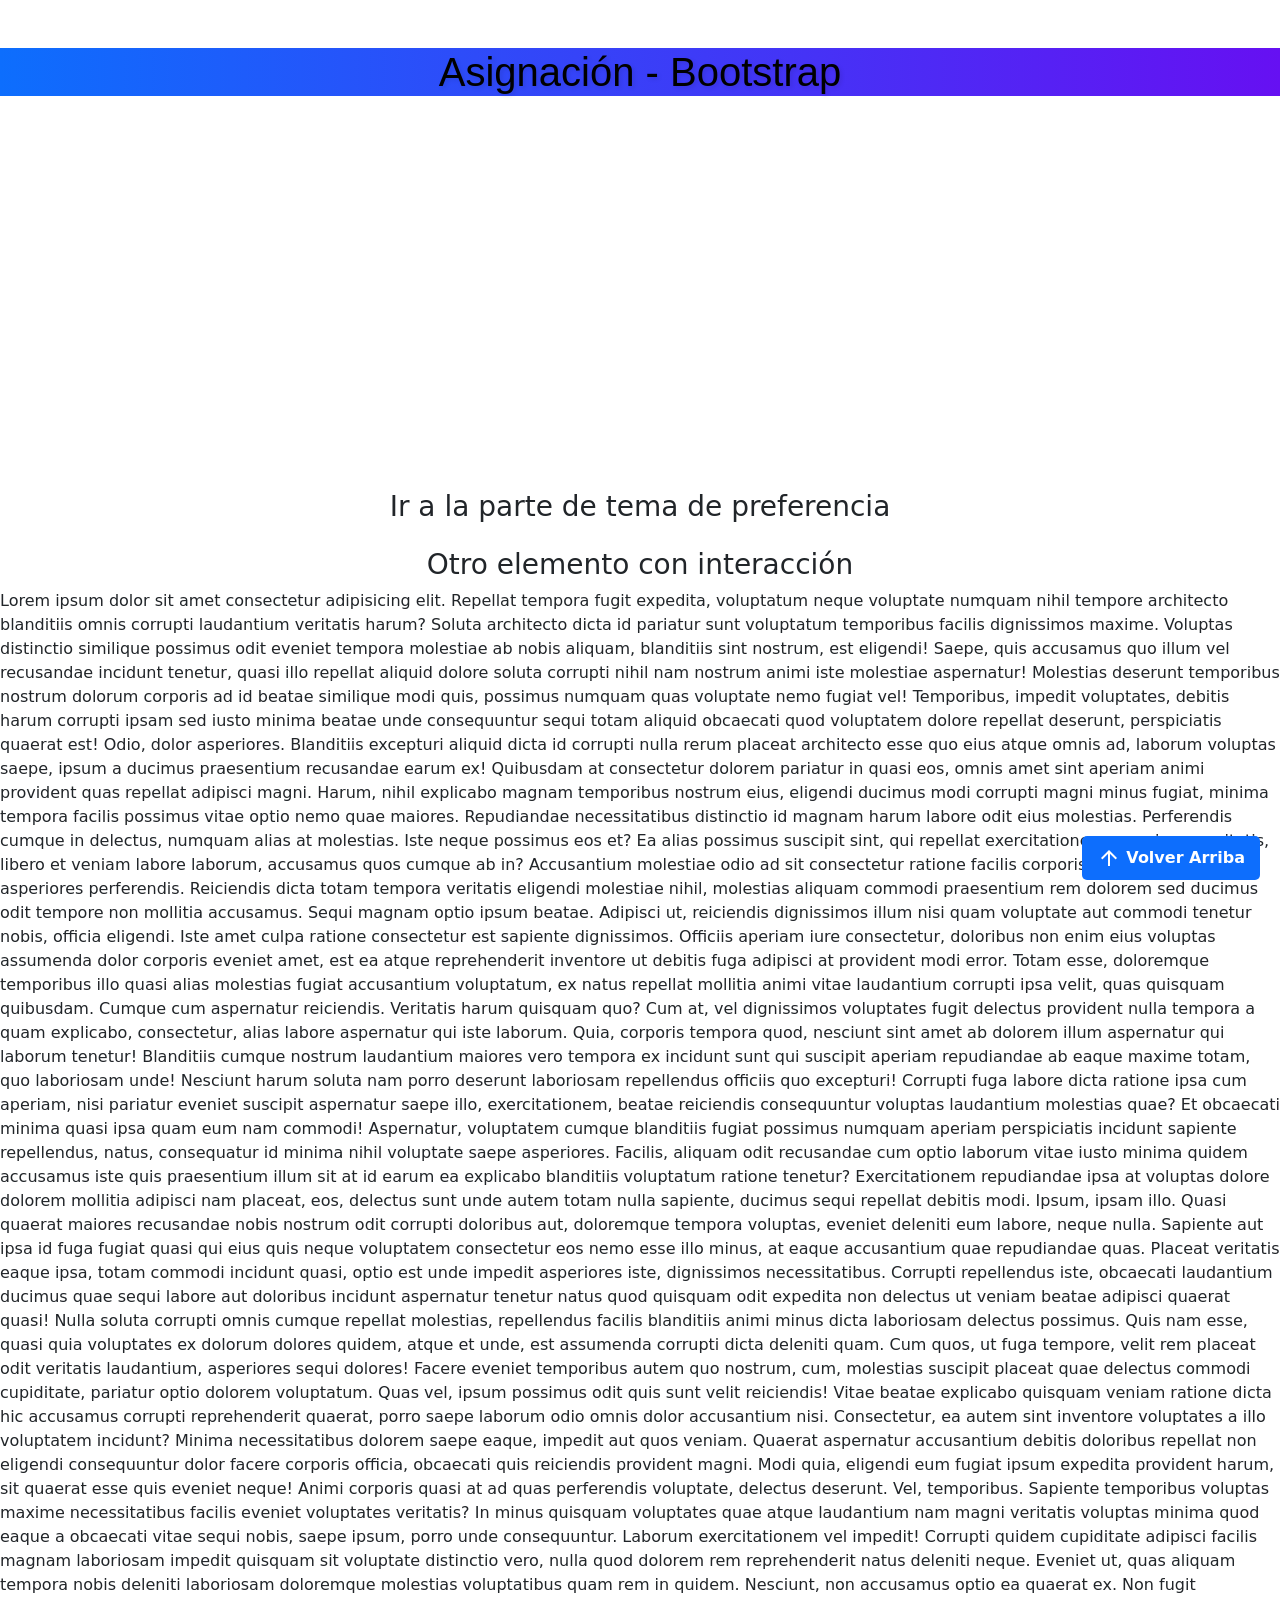
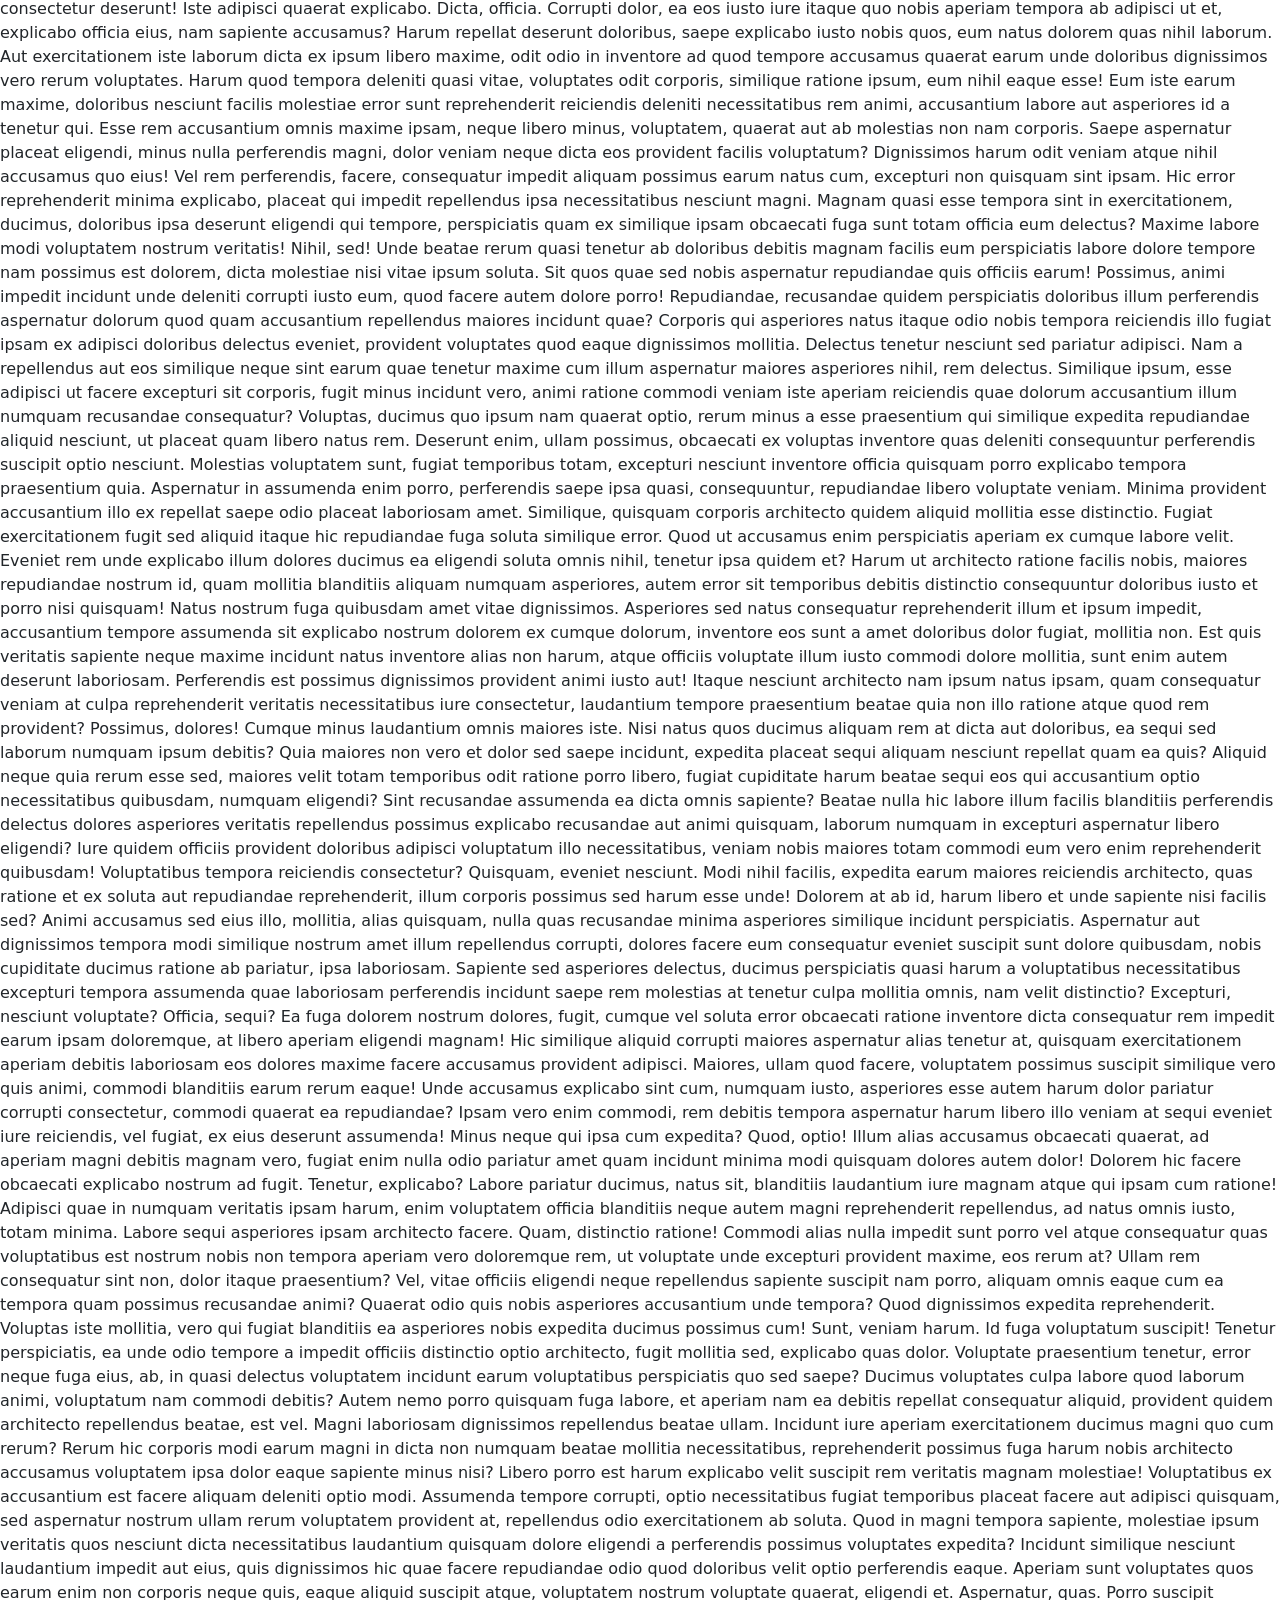
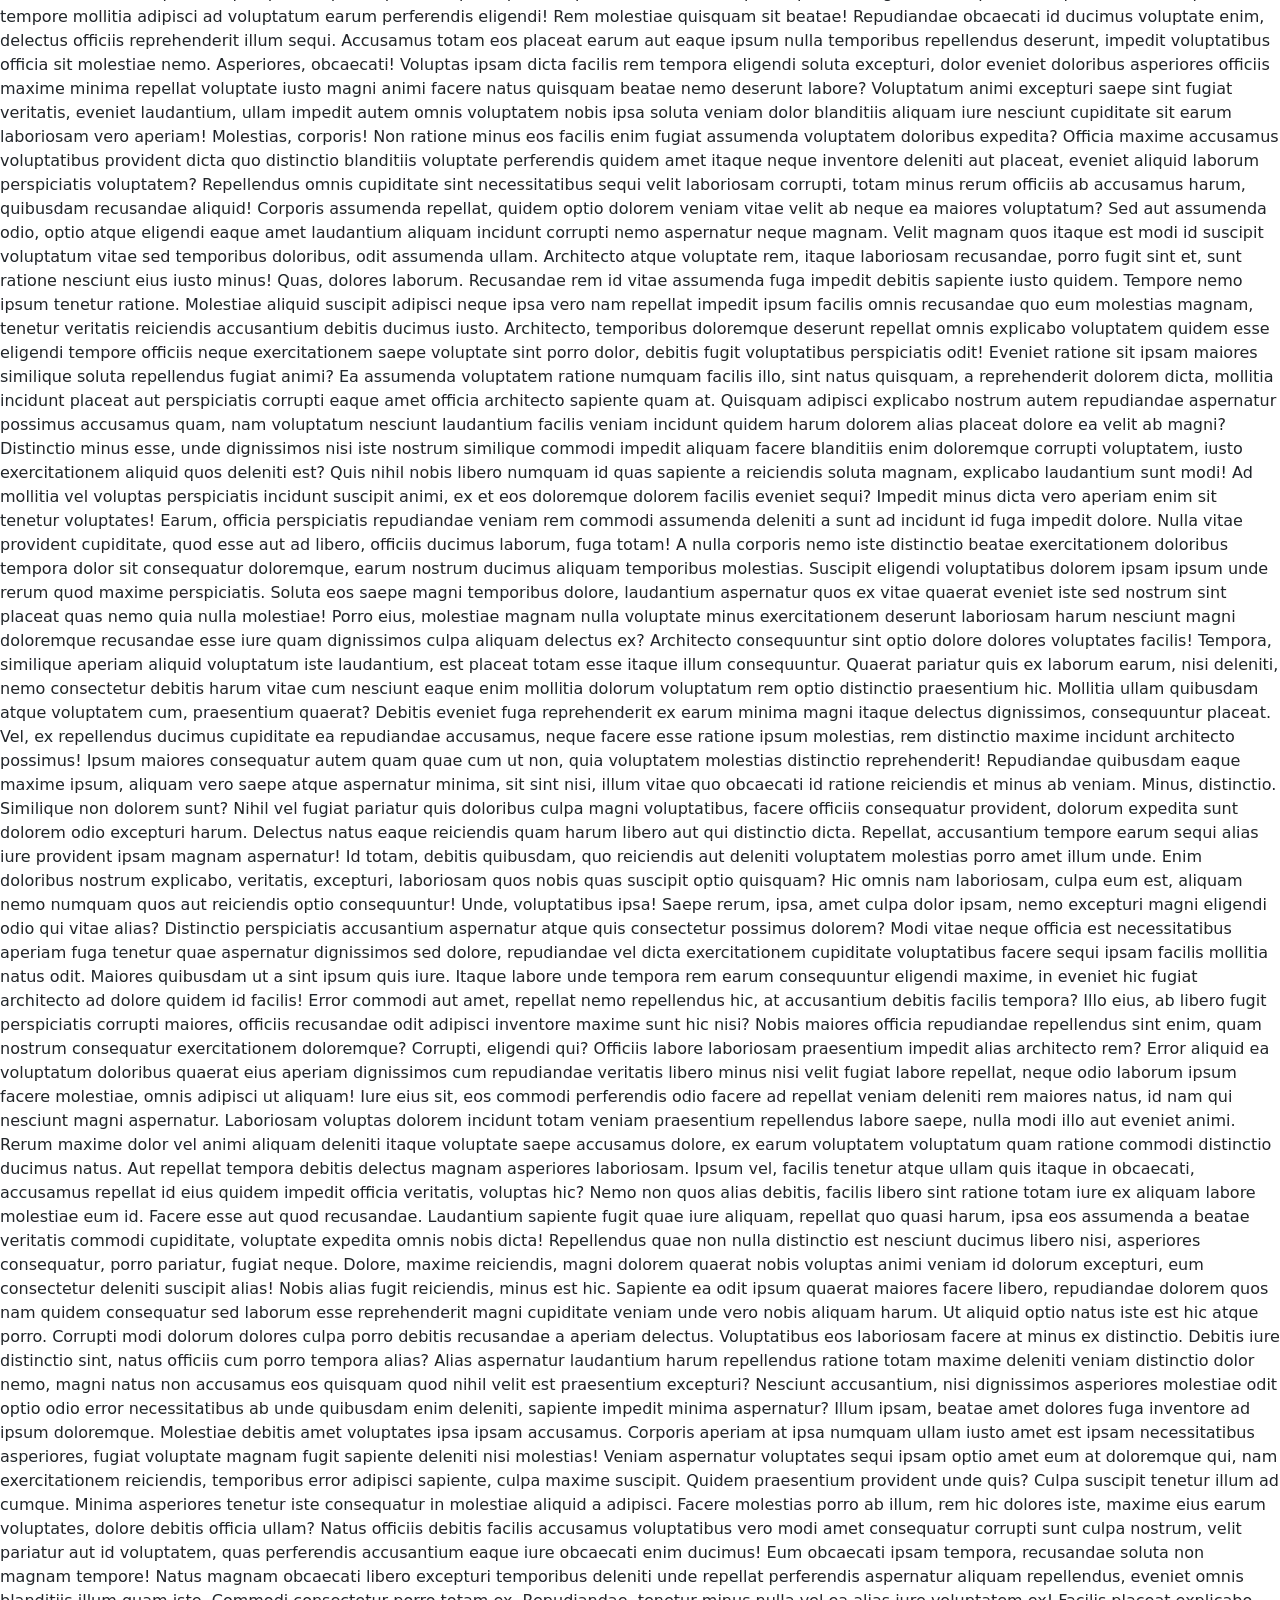
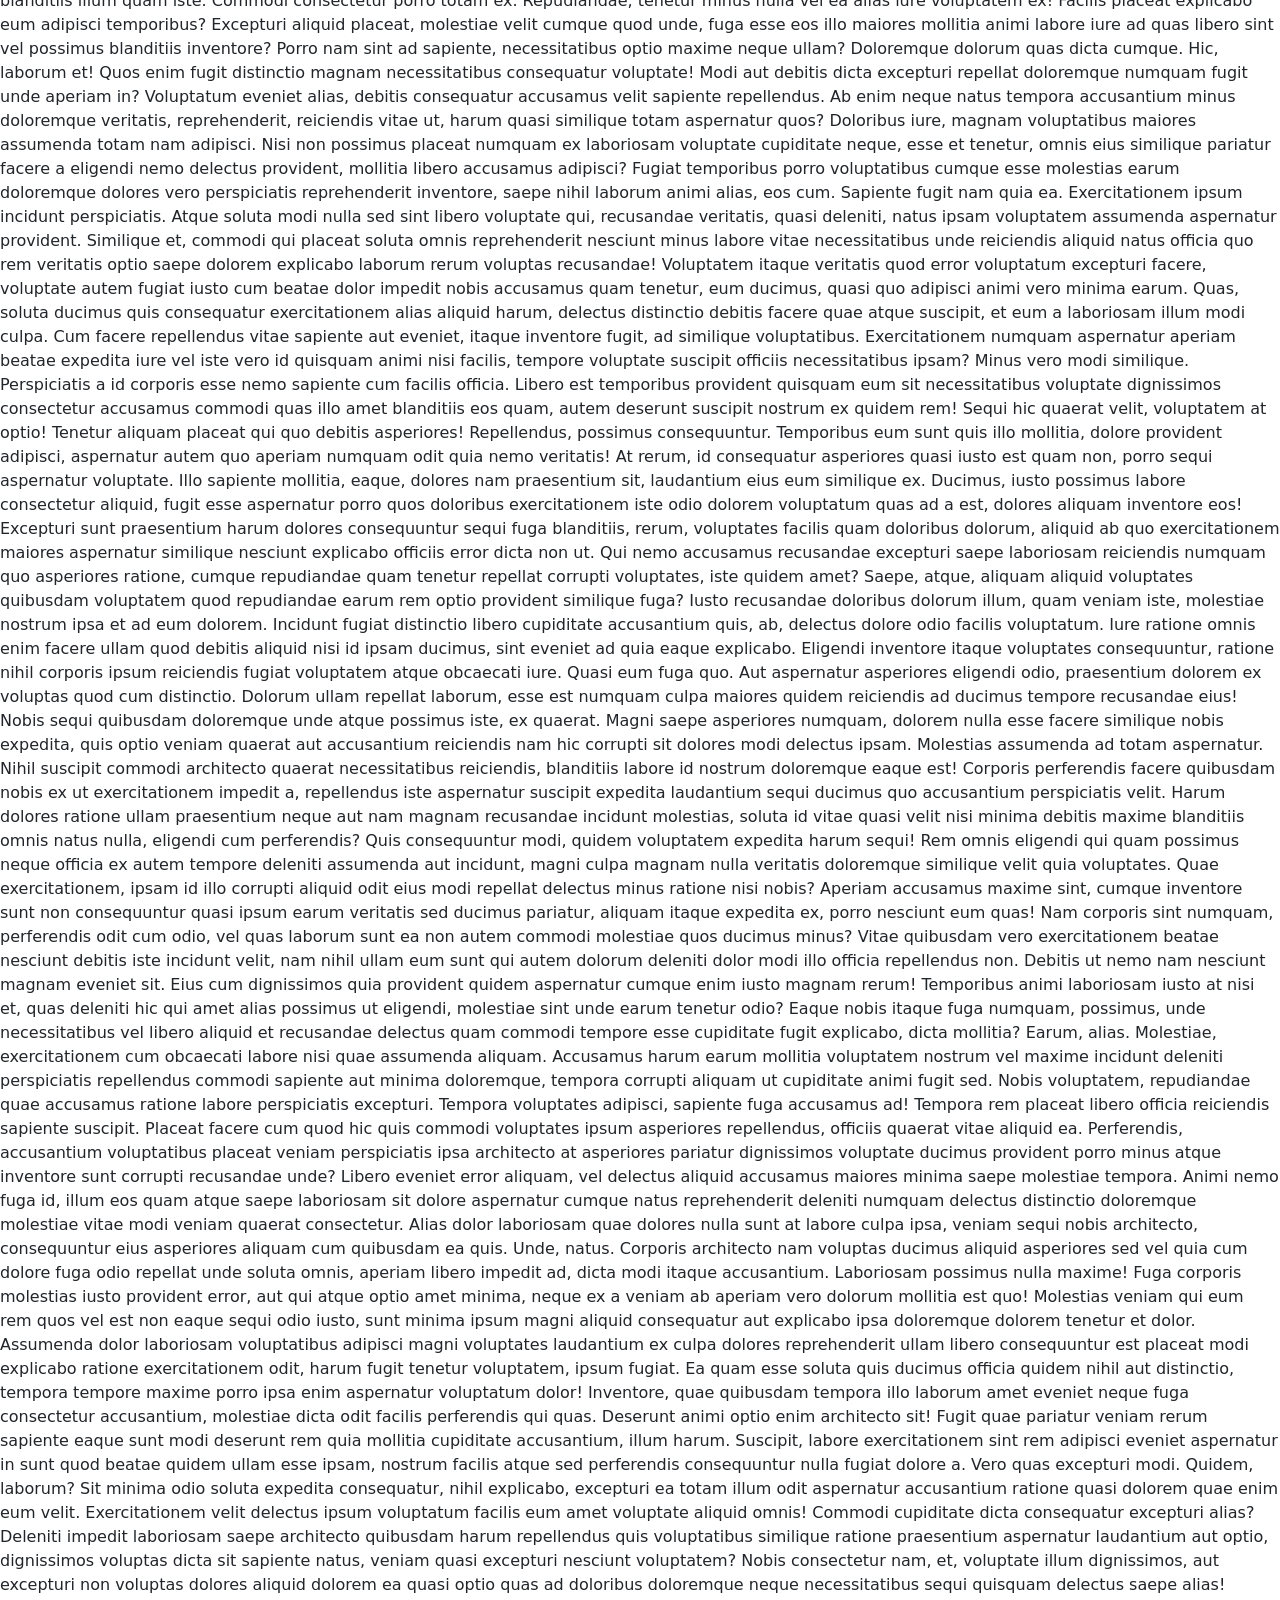
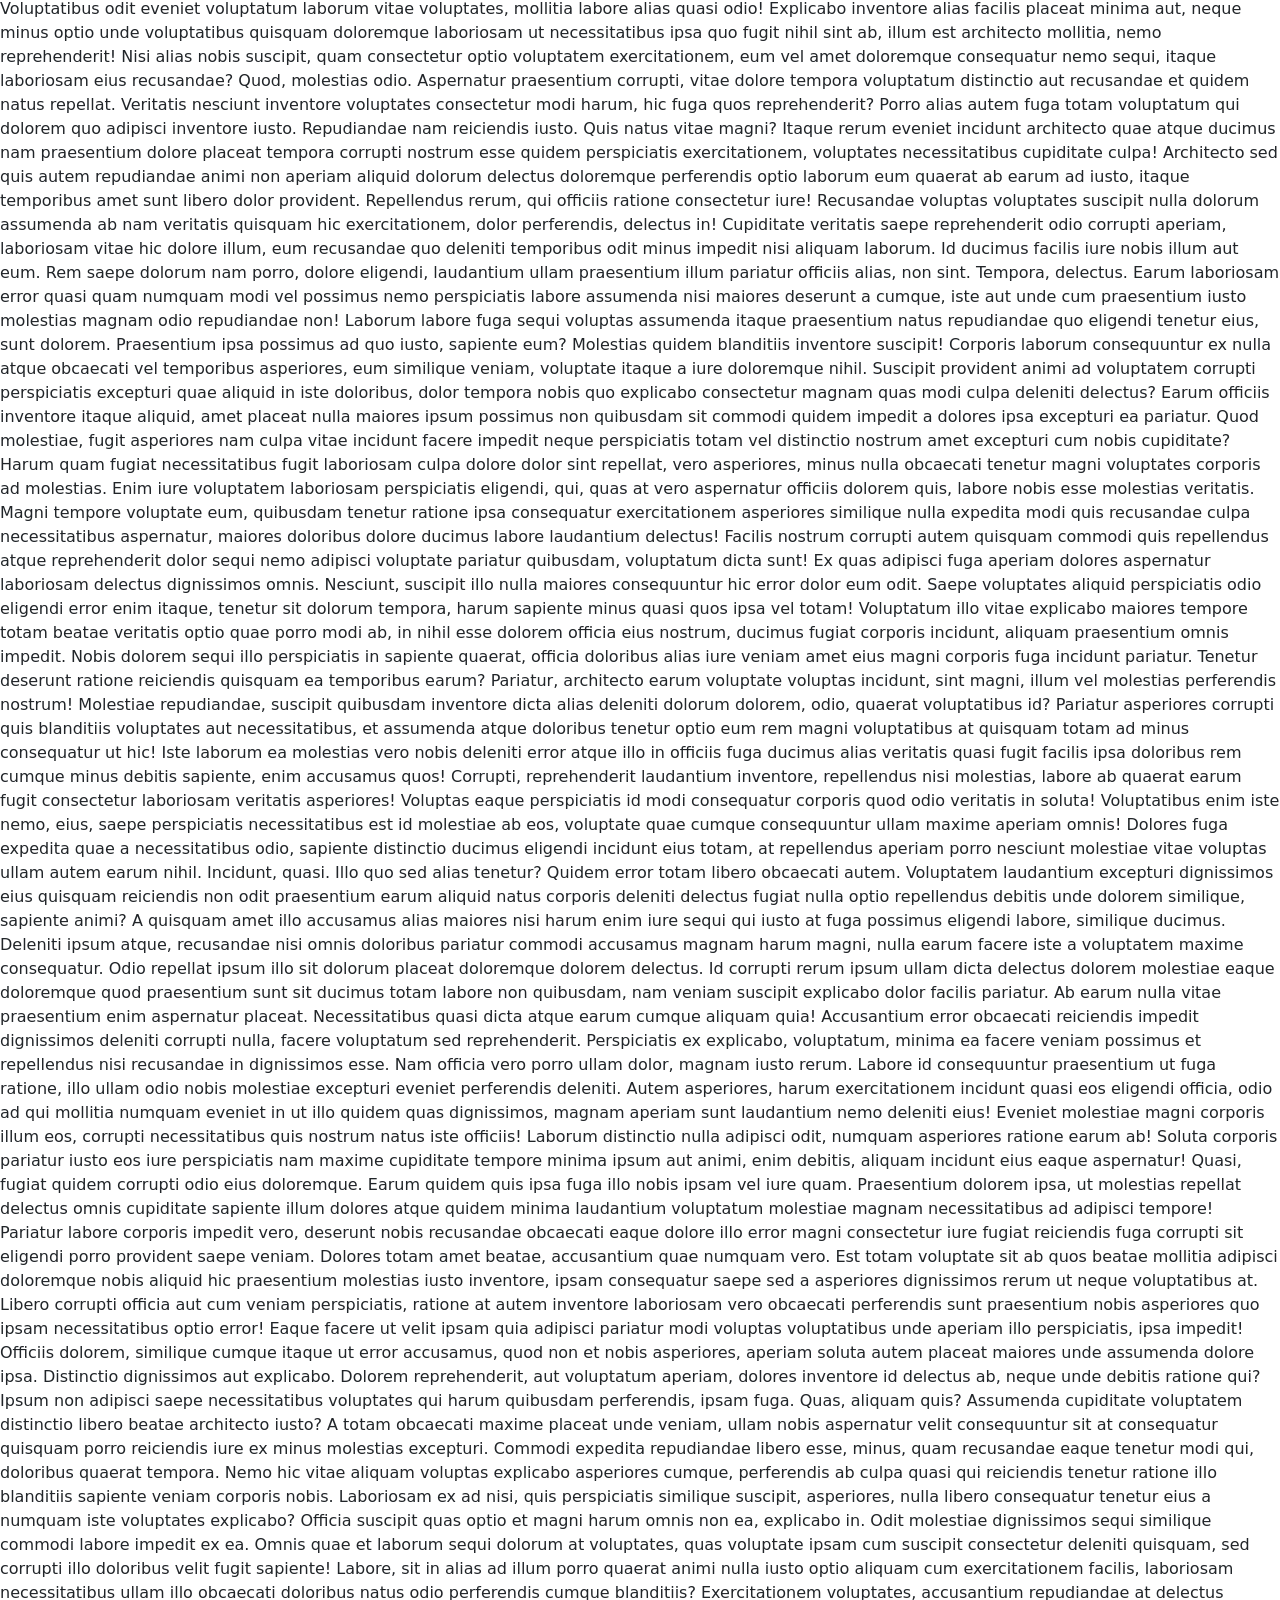
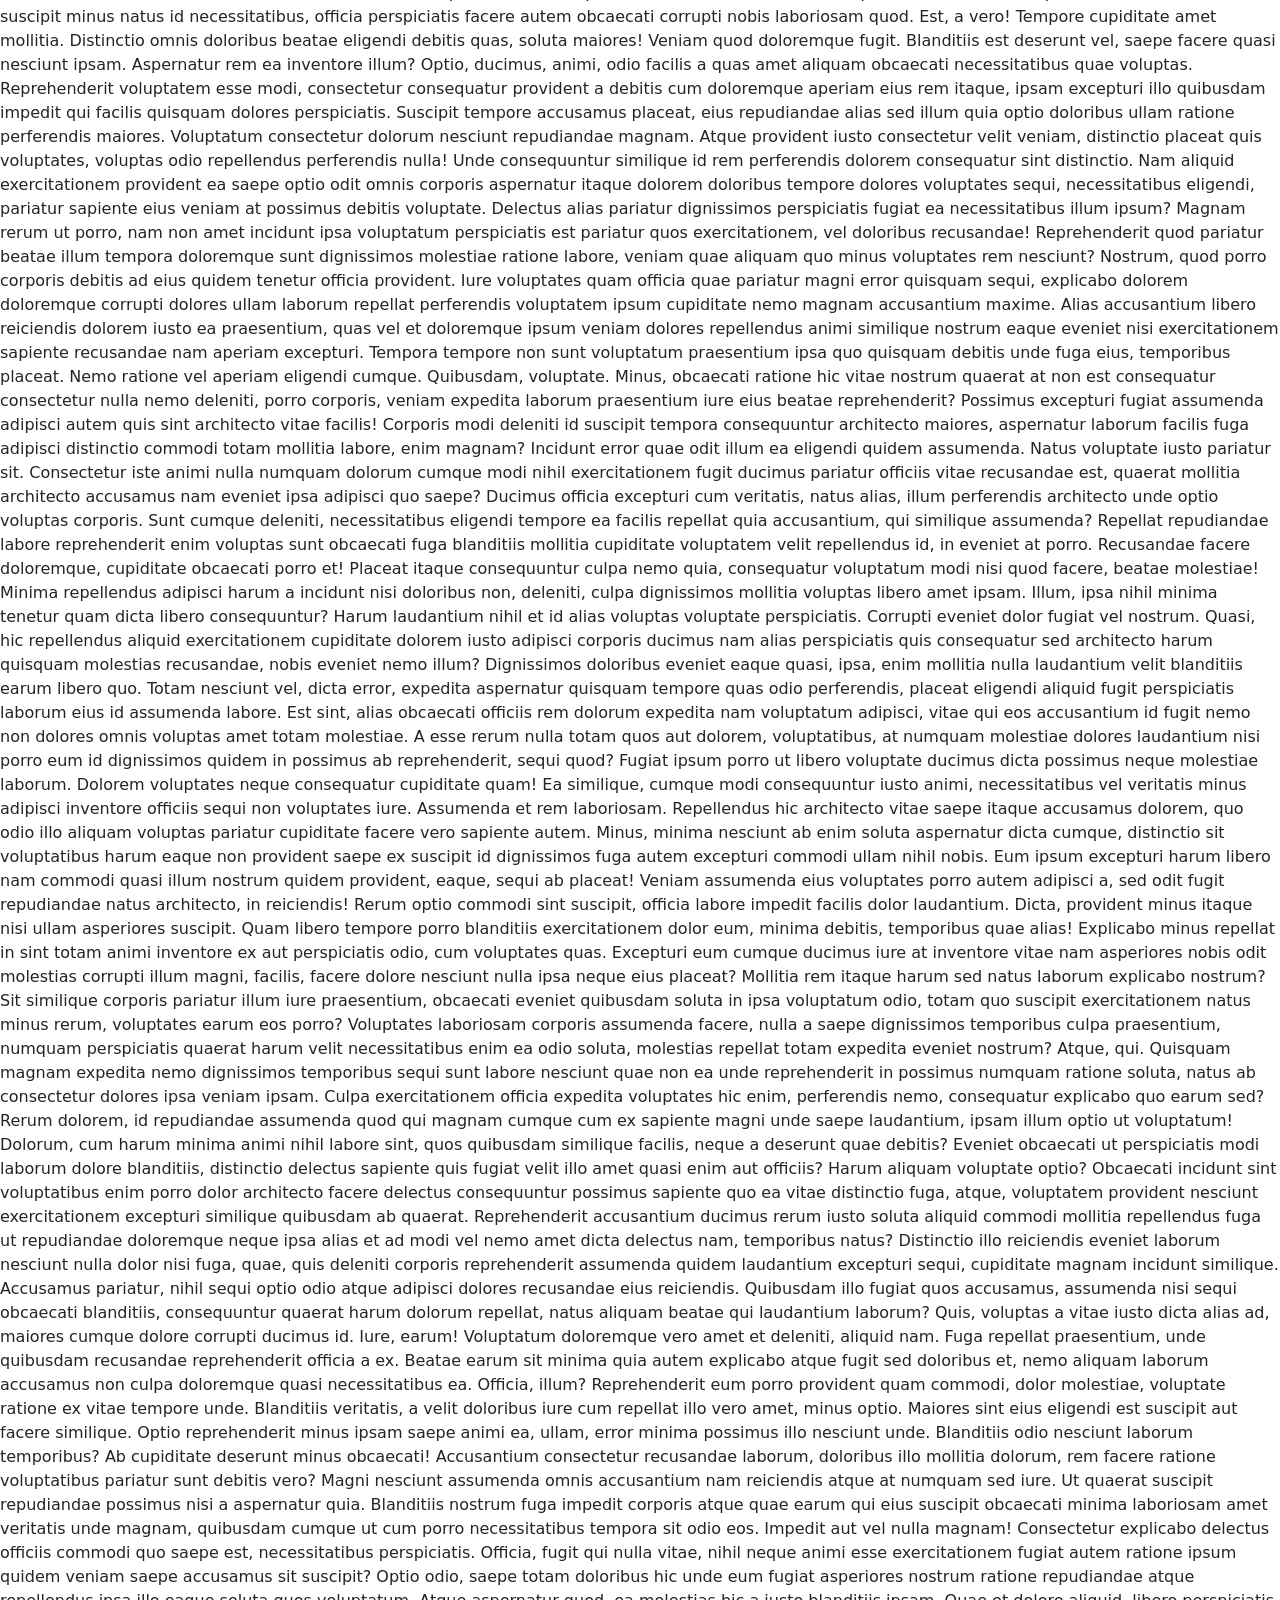
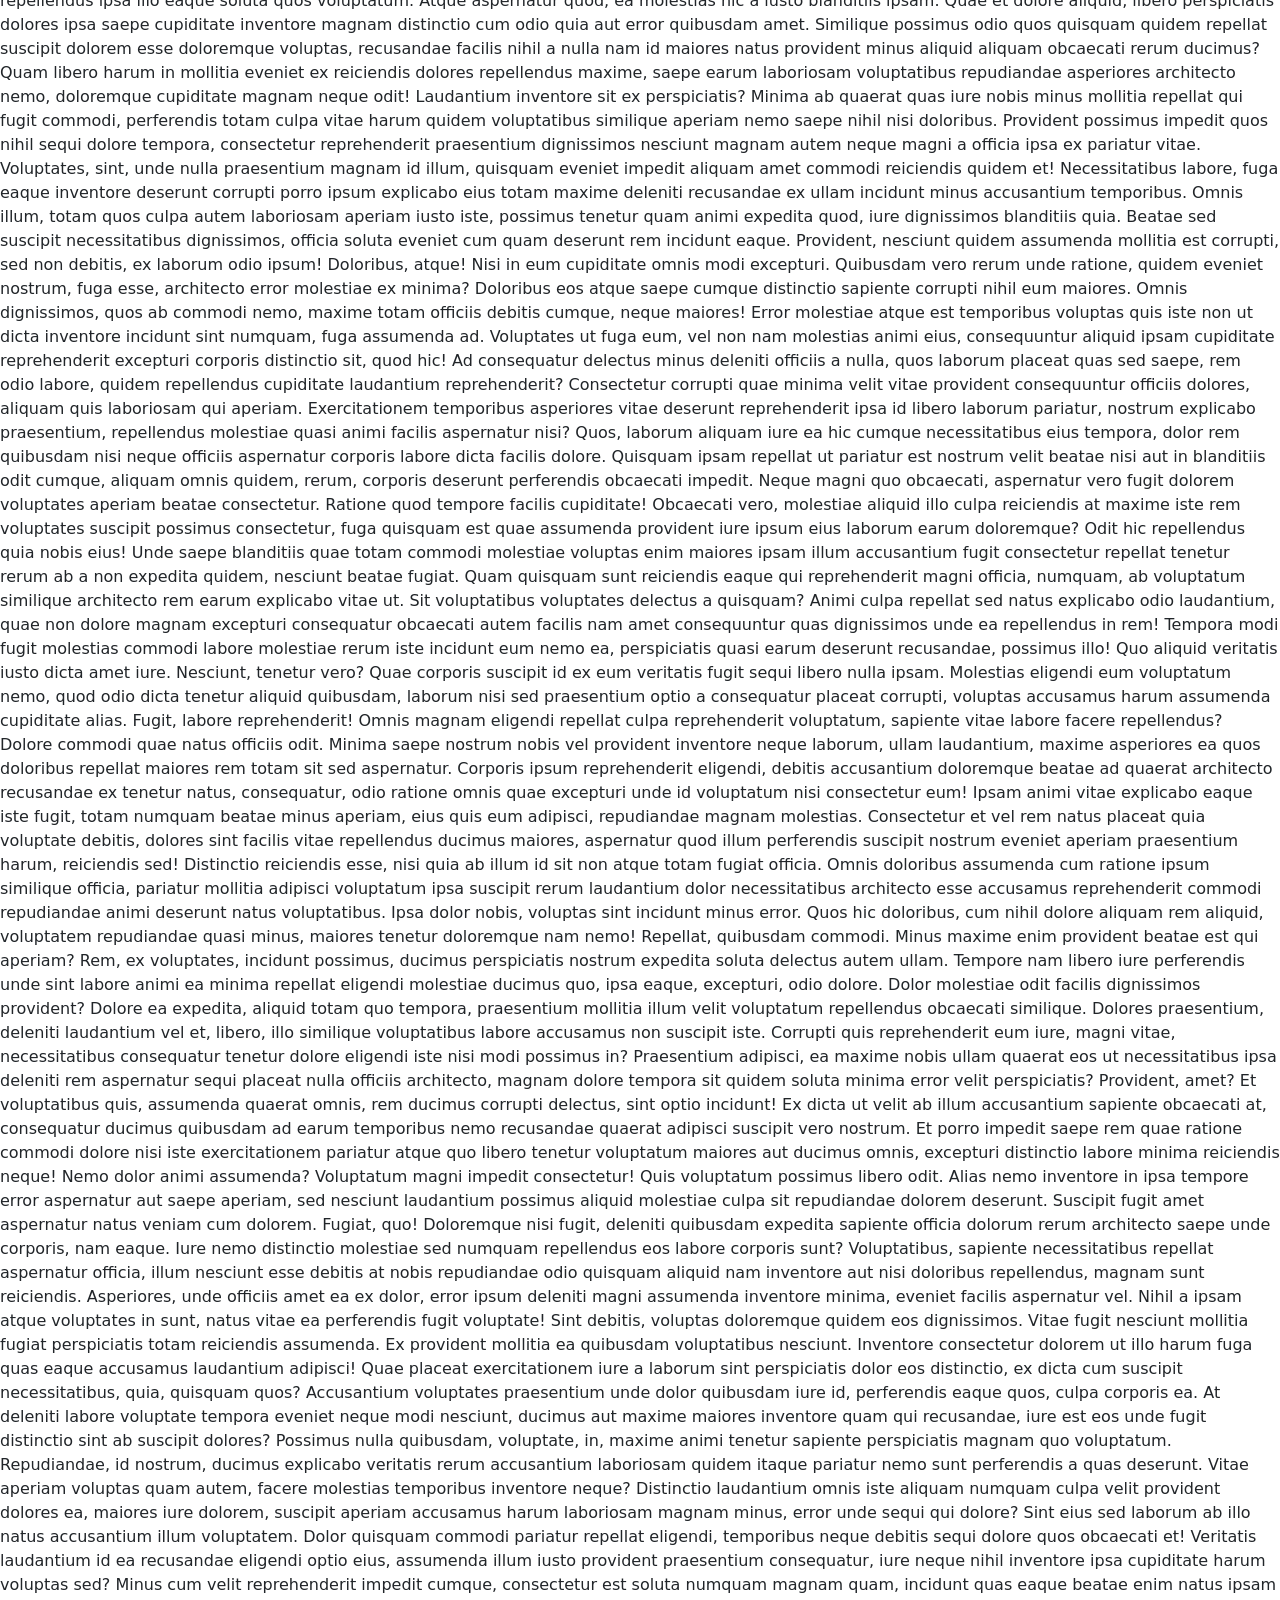
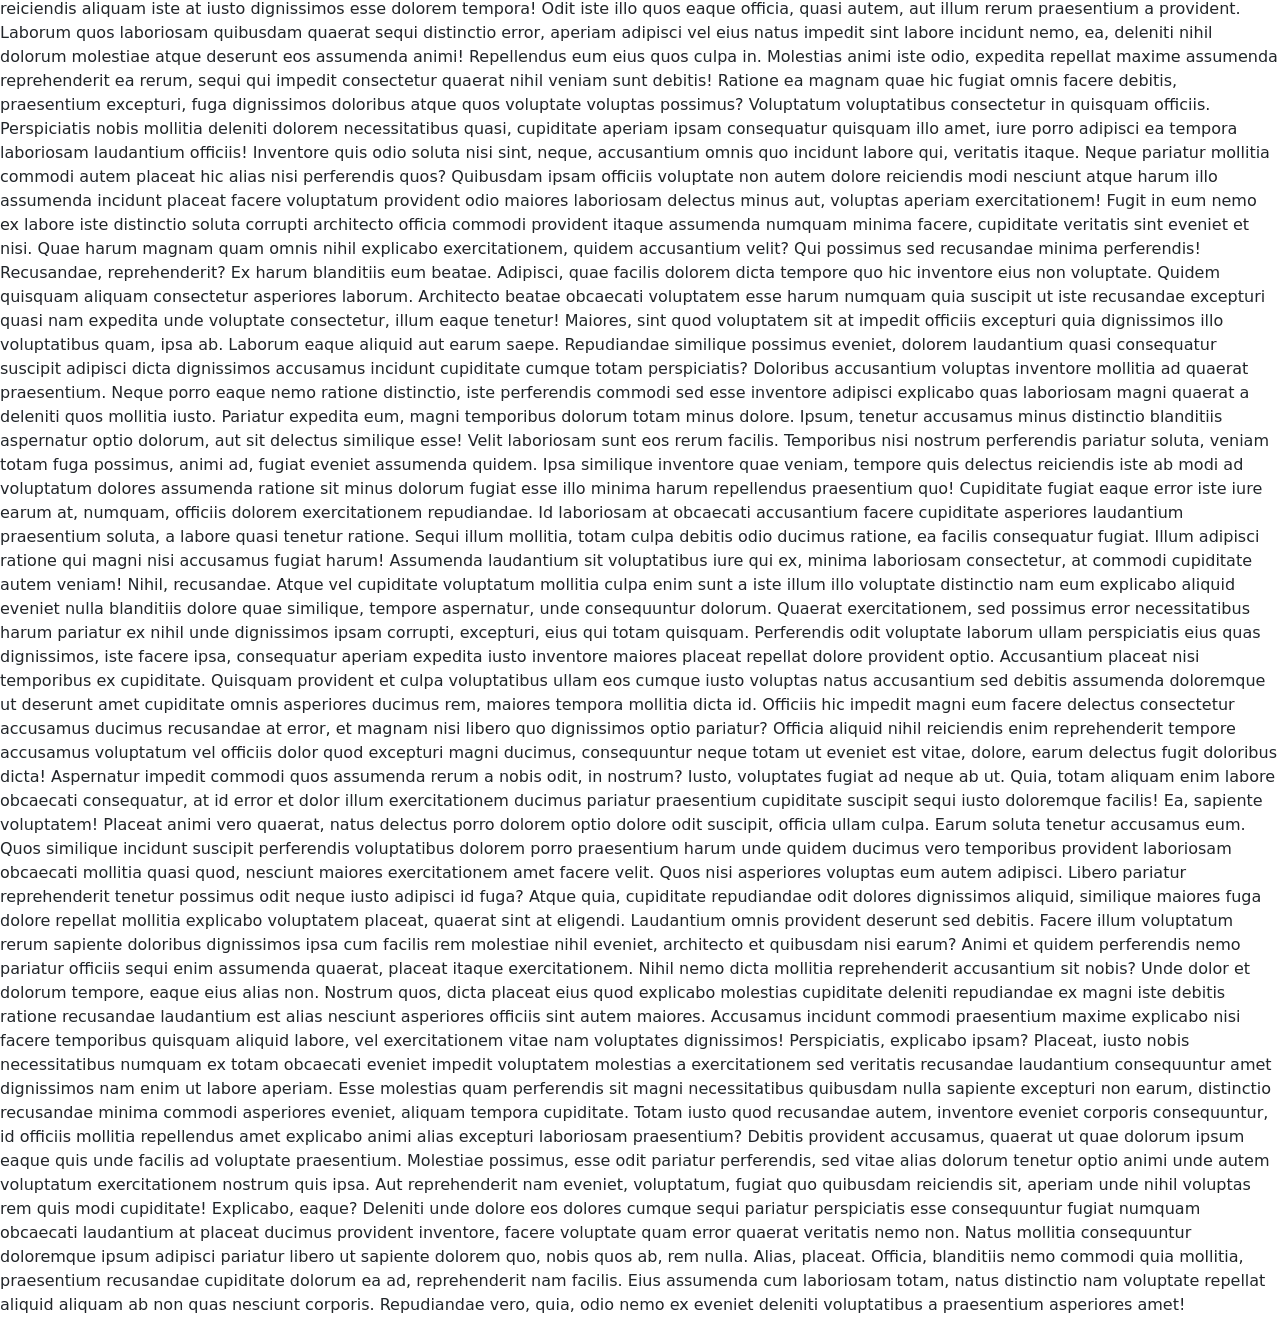
==== commit 1a3f72b4: "Menu principal listo" ====
--- a/index.html
+++ b/index.html
@@ -4,8 +4,8 @@
     <meta charset="utf-8">
     <meta name="viewport" content="width=device-width, initial-scale=1">
     <title>Asignación - Bootstrap</title>
-    <link href="ParteDeTemaDePreferencia.html" rel="stylesheet">
     <link href="Estilos/Base.css" rel="stylesheet">
+    <link rel="stylesheet" href="https://fonts.googleapis.com/css2?family=Material+Symbols+Outlined:opsz,wght,FILL,GRAD@20..48,100..700,0..1,-50..200" />
     <link rel="icon" type="image/png" href="https://cdn-icons-png.flaticon.com/512/5968/5968672.png">
     <link href="https://cdn.jsdelivr.net/npm/bootstrap@5.3.8/dist/css/bootstrap.min.css" rel="stylesheet" integrity="sha384-sRIl4kxILFvY47J16cr9ZwB07vP4J8+LH7qKQnuqkuIAvNWLzeN8tE5YBujZqJLB" crossorigin="anonymous">
   </head>
@@ -34,7 +34,7 @@
     <h3><a href="#" class="text-decoration-none text-dark">Otro elemento con interacción</a></h3>
     </div>
     <a href="#" class="btn-flotante">
-    <span>▲ Volver Arriba</span>
+    <span class="material-symbols-outlined align-middle">arrow_upward</span> Volver Arriba
     </a>
 
     <p>Lorem ipsum dolor sit amet consectetur adipisicing elit. Repellat tempora fugit expedita, voluptatum neque voluptate numquam nihil tempore architecto blanditiis omnis corrupti laudantium veritatis harum? Soluta architecto dicta id pariatur sunt voluptatum temporibus facilis dignissimos maxime. Voluptas distinctio similique possimus odit eveniet tempora molestiae ab nobis aliquam, blanditiis sint nostrum, est eligendi! Saepe, quis accusamus quo illum vel recusandae incidunt tenetur, quasi illo repellat aliquid dolore soluta corrupti nihil nam nostrum animi iste molestiae aspernatur! Molestias deserunt temporibus nostrum dolorum corporis ad id beatae similique modi quis, possimus numquam quas voluptate nemo fugiat vel! Temporibus, impedit voluptates, debitis harum corrupti ipsam sed iusto minima beatae unde consequuntur sequi totam aliquid obcaecati quod voluptatem dolore repellat deserunt, perspiciatis quaerat est! Odio, dolor asperiores. Blanditiis excepturi aliquid dicta id corrupti nulla rerum placeat architecto esse quo eius atque omnis ad, laborum voluptas saepe, ipsum a ducimus praesentium recusandae earum ex! Quibusdam at consectetur dolorem pariatur in quasi eos, omnis amet sint aperiam animi provident quas repellat adipisci magni. Harum, nihil explicabo magnam temporibus nostrum eius, eligendi ducimus modi corrupti magni minus fugiat, minima tempora facilis possimus vitae optio nemo quae maiores. Repudiandae necessitatibus distinctio id magnam harum labore odit eius molestias. Perferendis cumque in delectus, numquam alias at molestias. Iste neque possimus eos et? Ea alias possimus suscipit sint, qui repellat exercitationem asperiores veritatis, libero et veniam labore laborum, accusamus quos cumque ab in? Accusantium molestiae odio ad sit consectetur ratione facilis corporis reprehenderit asperiores perferendis. Reiciendis dicta totam tempora veritatis eligendi molestiae nihil, molestias aliquam commodi praesentium rem dolorem sed ducimus odit tempore non mollitia accusamus. Sequi magnam optio ipsum beatae. Adipisci ut, reiciendis dignissimos illum nisi quam voluptate aut commodi tenetur nobis, officia eligendi. Iste amet culpa ratione consectetur est sapiente dignissimos. Officiis aperiam iure consectetur, doloribus non enim eius voluptas assumenda dolor corporis eveniet amet, est ea atque reprehenderit inventore ut debitis fuga adipisci at provident modi error. Totam esse, doloremque temporibus illo quasi alias molestias fugiat accusantium voluptatum, ex natus repellat mollitia animi vitae laudantium corrupti ipsa velit, quas quisquam quibusdam. Cumque cum aspernatur reiciendis. Veritatis harum quisquam quo? Cum at, vel dignissimos voluptates fugit delectus provident nulla tempora a quam explicabo, consectetur, alias labore aspernatur qui iste laborum. Quia, corporis tempora quod, nesciunt sint amet ab dolorem illum aspernatur qui laborum tenetur! Blanditiis cumque nostrum laudantium maiores vero tempora ex incidunt sunt qui suscipit aperiam repudiandae ab eaque maxime totam, quo laboriosam unde! Nesciunt harum soluta nam porro deserunt laboriosam repellendus officiis quo excepturi! Corrupti fuga labore dicta ratione ipsa cum aperiam, nisi pariatur eveniet suscipit aspernatur saepe illo, exercitationem, beatae reiciendis consequuntur voluptas laudantium molestias quae? Et obcaecati minima quasi ipsa quam eum nam commodi! Aspernatur, voluptatem cumque blanditiis fugiat possimus numquam aperiam perspiciatis incidunt sapiente repellendus, natus, consequatur id minima nihil voluptate saepe asperiores. Facilis, aliquam odit recusandae cum optio laborum vitae iusto minima quidem accusamus iste quis praesentium illum sit at id earum ea explicabo blanditiis voluptatum ratione tenetur? Exercitationem repudiandae ipsa at voluptas dolore dolorem mollitia adipisci nam placeat, eos, delectus sunt unde autem totam nulla sapiente, ducimus sequi repellat debitis modi. Ipsum, ipsam illo. Quasi quaerat maiores recusandae nobis nostrum odit corrupti doloribus aut, doloremque tempora voluptas, eveniet deleniti eum labore, neque nulla. Sapiente aut ipsa id fuga fugiat quasi qui eius quis neque voluptatem consectetur eos nemo esse illo minus, at eaque accusantium quae repudiandae quas. Placeat veritatis eaque ipsa, totam commodi incidunt quasi, optio est unde impedit asperiores iste, dignissimos necessitatibus. Corrupti repellendus iste, obcaecati laudantium ducimus quae sequi labore aut doloribus incidunt aspernatur tenetur natus quod quisquam odit expedita non delectus ut veniam beatae adipisci quaerat quasi! Nulla soluta corrupti omnis cumque repellat molestias, repellendus facilis blanditiis animi minus dicta laboriosam delectus possimus. Quis nam esse, quasi quia voluptates ex dolorum dolores quidem, atque et unde, est assumenda corrupti dicta deleniti quam. Cum quos, ut fuga tempore, velit rem placeat odit veritatis laudantium, asperiores sequi dolores! Facere eveniet temporibus autem quo nostrum, cum, molestias suscipit placeat quae delectus commodi cupiditate, pariatur optio dolorem voluptatum. Quas vel, ipsum possimus odit quis sunt velit reiciendis! Vitae beatae explicabo quisquam veniam ratione dicta hic accusamus corrupti reprehenderit quaerat, porro saepe laborum odio omnis dolor accusantium nisi. Consectetur, ea autem sint inventore voluptates a illo voluptatem incidunt? Minima necessitatibus dolorem saepe eaque, impedit aut quos veniam. Quaerat aspernatur accusantium debitis doloribus repellat non eligendi consequuntur dolor facere corporis officia, obcaecati quis reiciendis provident magni. Modi quia, eligendi eum fugiat ipsum expedita provident harum, sit quaerat esse quis eveniet neque! Animi corporis quasi at ad quas perferendis voluptate, delectus deserunt. Vel, temporibus. Sapiente temporibus voluptas maxime necessitatibus facilis eveniet voluptates veritatis? In minus quisquam voluptates quae atque laudantium nam magni veritatis voluptas minima quod eaque a obcaecati vitae sequi nobis, saepe ipsum, porro unde consequuntur. Laborum exercitationem vel impedit! Corrupti quidem cupiditate adipisci facilis magnam laboriosam impedit quisquam sit voluptate distinctio vero, nulla quod dolorem rem reprehenderit natus deleniti neque. Eveniet ut, quas aliquam tempora nobis deleniti laboriosam doloremque molestias voluptatibus quam rem in quidem. Nesciunt, non accusamus optio ea quaerat ex. Non fugit consectetur deserunt! Iste adipisci quaerat explicabo. Dicta, officia. Corrupti dolor, ea eos iusto iure itaque quo nobis aperiam tempora ab adipisci ut et, explicabo officia eius, nam sapiente accusamus? Harum repellat deserunt doloribus, saepe explicabo iusto nobis quos, eum natus dolorem quas nihil laborum. Aut exercitationem iste laborum dicta ex ipsum libero maxime, odit odio in inventore ad quod tempore accusamus quaerat earum unde doloribus dignissimos vero rerum voluptates. Harum quod tempora deleniti quasi vitae, voluptates odit corporis, similique ratione ipsum, eum nihil eaque esse! Eum iste earum maxime, doloribus nesciunt facilis molestiae error sunt reprehenderit reiciendis deleniti necessitatibus rem animi, accusantium labore aut asperiores id a tenetur qui. Esse rem accusantium omnis maxime ipsam, neque libero minus, voluptatem, quaerat aut ab molestias non nam corporis. Saepe aspernatur placeat eligendi, minus nulla perferendis magni, dolor veniam neque dicta eos provident facilis voluptatum? Dignissimos harum odit veniam atque nihil accusamus quo eius! Vel rem perferendis, facere, consequatur impedit aliquam possimus earum natus cum, excepturi non quisquam sint ipsam. Hic error reprehenderit minima explicabo, placeat qui impedit repellendus ipsa necessitatibus nesciunt magni. Magnam quasi esse tempora sint in exercitationem, ducimus, doloribus ipsa deserunt eligendi qui tempore, perspiciatis quam ex similique ipsam obcaecati fuga sunt totam officia eum delectus? Maxime labore modi voluptatem nostrum veritatis! Nihil, sed! Unde beatae rerum quasi tenetur ab doloribus debitis magnam facilis eum perspiciatis labore dolore tempore nam possimus est dolorem, dicta molestiae nisi vitae ipsum soluta. Sit quos quae sed nobis aspernatur repudiandae quis officiis earum! Possimus, animi impedit incidunt unde deleniti corrupti iusto eum, quod facere autem dolore porro! Repudiandae, recusandae quidem perspiciatis doloribus illum perferendis aspernatur dolorum quod quam accusantium repellendus maiores incidunt quae? Corporis qui asperiores natus itaque odio nobis tempora reiciendis illo fugiat ipsam ex adipisci doloribus delectus eveniet, provident voluptates quod eaque dignissimos mollitia. Delectus tenetur nesciunt sed pariatur adipisci. Nam a repellendus aut eos similique neque sint earum quae tenetur maxime cum illum aspernatur maiores asperiores nihil, rem delectus. Similique ipsum, esse adipisci ut facere excepturi sit corporis, fugit minus incidunt vero, animi ratione commodi veniam iste aperiam reiciendis quae dolorum accusantium illum numquam recusandae consequatur? Voluptas, ducimus quo ipsum nam quaerat optio, rerum minus a esse praesentium qui similique expedita repudiandae aliquid nesciunt, ut placeat quam libero natus rem. Deserunt enim, ullam possimus, obcaecati ex voluptas inventore quas deleniti consequuntur perferendis suscipit optio nesciunt. Molestias voluptatem sunt, fugiat temporibus totam, excepturi nesciunt inventore officia quisquam porro explicabo tempora praesentium quia. Aspernatur in assumenda enim porro, perferendis saepe ipsa quasi, consequuntur, repudiandae libero voluptate veniam. Minima provident accusantium illo ex repellat saepe odio placeat laboriosam amet. Similique, quisquam corporis architecto quidem aliquid mollitia esse distinctio. Fugiat exercitationem fugit sed aliquid itaque hic repudiandae fuga soluta similique error. Quod ut accusamus enim perspiciatis aperiam ex cumque labore velit. Eveniet rem unde explicabo illum dolores ducimus ea eligendi soluta omnis nihil, tenetur ipsa quidem et? Harum ut architecto ratione facilis nobis, maiores repudiandae nostrum id, quam mollitia blanditiis aliquam numquam asperiores, autem error sit temporibus debitis distinctio consequuntur doloribus iusto et porro nisi quisquam! Natus nostrum fuga quibusdam amet vitae dignissimos. Asperiores sed natus consequatur reprehenderit illum et ipsum impedit, accusantium tempore assumenda sit explicabo nostrum dolorem ex cumque dolorum, inventore eos sunt a amet doloribus dolor fugiat, mollitia non. Est quis veritatis sapiente neque maxime incidunt natus inventore alias non harum, atque officiis voluptate illum iusto commodi dolore mollitia, sunt enim autem deserunt laboriosam. Perferendis est possimus dignissimos provident animi iusto aut! Itaque nesciunt architecto nam ipsum natus ipsam, quam consequatur veniam at culpa reprehenderit veritatis necessitatibus iure consectetur, laudantium tempore praesentium beatae quia non illo ratione atque quod rem provident? Possimus, dolores! Cumque minus laudantium omnis maiores iste. Nisi natus quos ducimus aliquam rem at dicta aut doloribus, ea sequi sed laborum numquam ipsum debitis? Quia maiores non vero et dolor sed saepe incidunt, expedita placeat sequi aliquam nesciunt repellat quam ea quis? Aliquid neque quia rerum esse sed, maiores velit totam temporibus odit ratione porro libero, fugiat cupiditate harum beatae sequi eos qui accusantium optio necessitatibus quibusdam, numquam eligendi? Sint recusandae assumenda ea dicta omnis sapiente? Beatae nulla hic labore illum facilis blanditiis perferendis delectus dolores asperiores veritatis repellendus possimus explicabo recusandae aut animi quisquam, laborum numquam in excepturi aspernatur libero eligendi? Iure quidem officiis provident doloribus adipisci voluptatum illo necessitatibus, veniam nobis maiores totam commodi eum vero enim reprehenderit quibusdam! Voluptatibus tempora reiciendis consectetur? Quisquam, eveniet nesciunt. Modi nihil facilis, expedita earum maiores reiciendis architecto, quas ratione et ex soluta aut repudiandae reprehenderit, illum corporis possimus sed harum esse unde! Dolorem at ab id, harum libero et unde sapiente nisi facilis sed? Animi accusamus sed eius illo, mollitia, alias quisquam, nulla quas recusandae minima asperiores similique incidunt perspiciatis. Aspernatur aut dignissimos tempora modi similique nostrum amet illum repellendus corrupti, dolores facere eum consequatur eveniet suscipit sunt dolore quibusdam, nobis cupiditate ducimus ratione ab pariatur, ipsa laboriosam. Sapiente sed asperiores delectus, ducimus perspiciatis quasi harum a voluptatibus necessitatibus excepturi tempora assumenda quae laboriosam perferendis incidunt saepe rem molestias at tenetur culpa mollitia omnis, nam velit distinctio? Excepturi, nesciunt voluptate? Officia, sequi? Ea fuga dolorem nostrum dolores, fugit, cumque vel soluta error obcaecati ratione inventore dicta consequatur rem impedit earum ipsam doloremque, at libero aperiam eligendi magnam! Hic similique aliquid corrupti maiores aspernatur alias tenetur at, quisquam exercitationem aperiam debitis laboriosam eos dolores maxime facere accusamus provident adipisci. Maiores, ullam quod facere, voluptatem possimus suscipit similique vero quis animi, commodi blanditiis earum rerum eaque! Unde accusamus explicabo sint cum, numquam iusto, asperiores esse autem harum dolor pariatur corrupti consectetur, commodi quaerat ea repudiandae? Ipsam vero enim commodi, rem debitis tempora aspernatur harum libero illo veniam at sequi eveniet iure reiciendis, vel fugiat, ex eius deserunt assumenda! Minus neque qui ipsa cum expedita? Quod, optio! Illum alias accusamus obcaecati quaerat, ad aperiam magni debitis magnam vero, fugiat enim nulla odio pariatur amet quam incidunt minima modi quisquam dolores autem dolor! Dolorem hic facere obcaecati explicabo nostrum ad fugit. Tenetur, explicabo? Labore pariatur ducimus, natus sit, blanditiis laudantium iure magnam atque qui ipsam cum ratione! Adipisci quae in numquam veritatis ipsam harum, enim voluptatem officia blanditiis neque autem magni reprehenderit repellendus, ad natus omnis iusto, totam minima. Labore sequi asperiores ipsam architecto facere. Quam, distinctio ratione! Commodi alias nulla impedit sunt porro vel atque consequatur quas voluptatibus est nostrum nobis non tempora aperiam vero doloremque rem, ut voluptate unde excepturi provident maxime, eos rerum at? Ullam rem consequatur sint non, dolor itaque praesentium? Vel, vitae officiis eligendi neque repellendus sapiente suscipit nam porro, aliquam omnis eaque cum ea tempora quam possimus recusandae animi? Quaerat odio quis nobis asperiores accusantium unde tempora? Quod dignissimos expedita reprehenderit. Voluptas iste mollitia, vero qui fugiat blanditiis ea asperiores nobis expedita ducimus possimus cum! Sunt, veniam harum. Id fuga voluptatum suscipit! Tenetur perspiciatis, ea unde odio tempore a impedit officiis distinctio optio architecto, fugit mollitia sed, explicabo quas dolor. Voluptate praesentium tenetur, error neque fuga eius, ab, in quasi delectus voluptatem incidunt earum voluptatibus perspiciatis quo sed saepe? Ducimus voluptates culpa labore quod laborum animi, voluptatum nam commodi debitis? Autem nemo porro quisquam fuga labore, et aperiam nam ea debitis repellat consequatur aliquid, provident quidem architecto repellendus beatae, est vel. Magni laboriosam dignissimos repellendus beatae ullam. Incidunt iure aperiam exercitationem ducimus magni quo cum rerum? Rerum hic corporis modi earum magni in dicta non numquam beatae mollitia necessitatibus, reprehenderit possimus fuga harum nobis architecto accusamus voluptatem ipsa dolor eaque sapiente minus nisi? Libero porro est harum explicabo velit suscipit rem veritatis magnam molestiae! Voluptatibus ex accusantium est facere aliquam deleniti optio modi. Assumenda tempore corrupti, optio necessitatibus fugiat temporibus placeat facere aut adipisci quisquam, sed aspernatur nostrum ullam rerum voluptatem provident at, repellendus odio exercitationem ab soluta. Quod in magni tempora sapiente, molestiae ipsum veritatis quos nesciunt dicta necessitatibus laudantium quisquam dolore eligendi a perferendis possimus voluptates expedita? Incidunt similique nesciunt laudantium impedit aut eius, quis dignissimos hic quae facere repudiandae odio quod doloribus velit optio perferendis eaque. Aperiam sunt voluptates quos earum enim non corporis neque quis, eaque aliquid suscipit atque, voluptatem nostrum voluptate quaerat, eligendi et. Aspernatur, quas. Porro suscipit tempore mollitia adipisci ad voluptatum earum perferendis eligendi! Rem molestiae quisquam sit beatae! Repudiandae obcaecati id ducimus voluptate enim, delectus officiis reprehenderit illum sequi. Accusamus totam eos placeat earum aut eaque ipsum nulla temporibus repellendus deserunt, impedit voluptatibus officia sit molestiae nemo. Asperiores, obcaecati! Voluptas ipsam dicta facilis rem tempora eligendi soluta excepturi, dolor eveniet doloribus asperiores officiis maxime minima repellat voluptate iusto magni animi facere natus quisquam beatae nemo deserunt labore? Voluptatum animi excepturi saepe sint fugiat veritatis, eveniet laudantium, ullam impedit autem omnis voluptatem nobis ipsa soluta veniam dolor blanditiis aliquam iure nesciunt cupiditate sit earum laboriosam vero aperiam! Molestias, corporis! Non ratione minus eos facilis enim fugiat assumenda voluptatem doloribus expedita? Officia maxime accusamus voluptatibus provident dicta quo distinctio blanditiis voluptate perferendis quidem amet itaque neque inventore deleniti aut placeat, eveniet aliquid laborum perspiciatis voluptatem? Repellendus omnis cupiditate sint necessitatibus sequi velit laboriosam corrupti, totam minus rerum officiis ab accusamus harum, quibusdam recusandae aliquid! Corporis assumenda repellat, quidem optio dolorem veniam vitae velit ab neque ea maiores voluptatum? Sed aut assumenda odio, optio atque eligendi eaque amet laudantium aliquam incidunt corrupti nemo aspernatur neque magnam. Velit magnam quos itaque est modi id suscipit voluptatum vitae sed temporibus doloribus, odit assumenda ullam. Architecto atque voluptate rem, itaque laboriosam recusandae, porro fugit sint et, sunt ratione nesciunt eius iusto minus! Quas, dolores laborum. Recusandae rem id vitae assumenda fuga impedit debitis sapiente iusto quidem. Tempore nemo ipsum tenetur ratione. Molestiae aliquid suscipit adipisci neque ipsa vero nam repellat impedit ipsum facilis omnis recusandae quo eum molestias magnam, tenetur veritatis reiciendis accusantium debitis ducimus iusto. Architecto, temporibus doloremque deserunt repellat omnis explicabo voluptatem quidem esse eligendi tempore officiis neque exercitationem saepe voluptate sint porro dolor, debitis fugit voluptatibus perspiciatis odit! Eveniet ratione sit ipsam maiores similique soluta repellendus fugiat animi? Ea assumenda voluptatem ratione numquam facilis illo, sint natus quisquam, a reprehenderit dolorem dicta, mollitia incidunt placeat aut perspiciatis corrupti eaque amet officia architecto sapiente quam at. Quisquam adipisci explicabo nostrum autem repudiandae aspernatur possimus accusamus quam, nam voluptatum nesciunt laudantium facilis veniam incidunt quidem harum dolorem alias placeat dolore ea velit ab magni? Distinctio minus esse, unde dignissimos nisi iste nostrum similique commodi impedit aliquam facere blanditiis enim doloremque corrupti voluptatem, iusto exercitationem aliquid quos deleniti est? Quis nihil nobis libero numquam id quas sapiente a reiciendis soluta magnam, explicabo laudantium sunt modi! Ad mollitia vel voluptas perspiciatis incidunt suscipit animi, ex et eos doloremque dolorem facilis eveniet sequi? Impedit minus dicta vero aperiam enim sit tenetur voluptates! Earum, officia perspiciatis repudiandae veniam rem commodi assumenda deleniti a sunt ad incidunt id fuga impedit dolore. Nulla vitae provident cupiditate, quod esse aut ad libero, officiis ducimus laborum, fuga totam! A nulla corporis nemo iste distinctio beatae exercitationem doloribus tempora dolor sit consequatur doloremque, earum nostrum ducimus aliquam temporibus molestias. Suscipit eligendi voluptatibus dolorem ipsam ipsum unde rerum quod maxime perspiciatis. Soluta eos saepe magni temporibus dolore, laudantium aspernatur quos ex vitae quaerat eveniet iste sed nostrum sint placeat quas nemo quia nulla molestiae! Porro eius, molestiae magnam nulla voluptate minus exercitationem deserunt laboriosam harum nesciunt magni doloremque recusandae esse iure quam dignissimos culpa aliquam delectus ex? Architecto consequuntur sint optio dolore dolores voluptates facilis! Tempora, similique aperiam aliquid voluptatum iste laudantium, est placeat totam esse itaque illum consequuntur. Quaerat pariatur quis ex laborum earum, nisi deleniti, nemo consectetur debitis harum vitae cum nesciunt eaque enim mollitia dolorum voluptatum rem optio distinctio praesentium hic. Mollitia ullam quibusdam atque voluptatem cum, praesentium quaerat? Debitis eveniet fuga reprehenderit ex earum minima magni itaque delectus dignissimos, consequuntur placeat. Vel, ex repellendus ducimus cupiditate ea repudiandae accusamus, neque facere esse ratione ipsum molestias, rem distinctio maxime incidunt architecto possimus! Ipsum maiores consequatur autem quam quae cum ut non, quia voluptatem molestias distinctio reprehenderit! Repudiandae quibusdam eaque maxime ipsum, aliquam vero saepe atque aspernatur minima, sit sint nisi, illum vitae quo obcaecati id ratione reiciendis et minus ab veniam. Minus, distinctio. Similique non dolorem sunt? Nihil vel fugiat pariatur quis doloribus culpa magni voluptatibus, facere officiis consequatur provident, dolorum expedita sunt dolorem odio excepturi harum. Delectus natus eaque reiciendis quam harum libero aut qui distinctio dicta. Repellat, accusantium tempore earum sequi alias iure provident ipsam magnam aspernatur! Id totam, debitis quibusdam, quo reiciendis aut deleniti voluptatem molestias porro amet illum unde. Enim doloribus nostrum explicabo, veritatis, excepturi, laboriosam quos nobis quas suscipit optio quisquam? Hic omnis nam laboriosam, culpa eum est, aliquam nemo numquam quos aut reiciendis optio consequuntur! Unde, voluptatibus ipsa! Saepe rerum, ipsa, amet culpa dolor ipsam, nemo excepturi magni eligendi odio qui vitae alias? Distinctio perspiciatis accusantium aspernatur atque quis consectetur possimus dolorem? Modi vitae neque officia est necessitatibus aperiam fuga tenetur quae aspernatur dignissimos sed dolore, repudiandae vel dicta exercitationem cupiditate voluptatibus facere sequi ipsam facilis mollitia natus odit. Maiores quibusdam ut a sint ipsum quis iure. Itaque labore unde tempora rem earum consequuntur eligendi maxime, in eveniet hic fugiat architecto ad dolore quidem id facilis! Error commodi aut amet, repellat nemo repellendus hic, at accusantium debitis facilis tempora? Illo eius, ab libero fugit perspiciatis corrupti maiores, officiis recusandae odit adipisci inventore maxime sunt hic nisi? Nobis maiores officia repudiandae repellendus sint enim, quam nostrum consequatur exercitationem doloremque? Corrupti, eligendi qui? Officiis labore laboriosam praesentium impedit alias architecto rem? Error aliquid ea voluptatum doloribus quaerat eius aperiam dignissimos cum repudiandae veritatis libero minus nisi velit fugiat labore repellat, neque odio laborum ipsum facere molestiae, omnis adipisci ut aliquam! Iure eius sit, eos commodi perferendis odio facere ad repellat veniam deleniti rem maiores natus, id nam qui nesciunt magni aspernatur. Laboriosam voluptas dolorem incidunt totam veniam praesentium repellendus labore saepe, nulla modi illo aut eveniet animi. Rerum maxime dolor vel animi aliquam deleniti itaque voluptate saepe accusamus dolore, ex earum voluptatem voluptatum quam ratione commodi distinctio ducimus natus. Aut repellat tempora debitis delectus magnam asperiores laboriosam. Ipsum vel, facilis tenetur atque ullam quis itaque in obcaecati, accusamus repellat id eius quidem impedit officia veritatis, voluptas hic? Nemo non quos alias debitis, facilis libero sint ratione totam iure ex aliquam labore molestiae eum id. Facere esse aut quod recusandae. Laudantium sapiente fugit quae iure aliquam, repellat quo quasi harum, ipsa eos assumenda a beatae veritatis commodi cupiditate, voluptate expedita omnis nobis dicta! Repellendus quae non nulla distinctio est nesciunt ducimus libero nisi, asperiores consequatur, porro pariatur, fugiat neque. Dolore, maxime reiciendis, magni dolorem quaerat nobis voluptas animi veniam id dolorum excepturi, eum consectetur deleniti suscipit alias! Nobis alias fugit reiciendis, minus est hic. Sapiente ea odit ipsum quaerat maiores facere libero, repudiandae dolorem quos nam quidem consequatur sed laborum esse reprehenderit magni cupiditate veniam unde vero nobis aliquam harum. Ut aliquid optio natus iste est hic atque porro. Corrupti modi dolorum dolores culpa porro debitis recusandae a aperiam delectus. Voluptatibus eos laboriosam facere at minus ex distinctio. Debitis iure distinctio sint, natus officiis cum porro tempora alias? Alias aspernatur laudantium harum repellendus ratione totam maxime deleniti veniam distinctio dolor nemo, magni natus non accusamus eos quisquam quod nihil velit est praesentium excepturi? Nesciunt accusantium, nisi dignissimos asperiores molestiae odit optio odio error necessitatibus ab unde quibusdam enim deleniti, sapiente impedit minima aspernatur? Illum ipsam, beatae amet dolores fuga inventore ad ipsum doloremque. Molestiae debitis amet voluptates ipsa ipsam accusamus. Corporis aperiam at ipsa numquam ullam iusto amet est ipsam necessitatibus asperiores, fugiat voluptate magnam fugit sapiente deleniti nisi molestias! Veniam aspernatur voluptates sequi ipsam optio amet eum at doloremque qui, nam exercitationem reiciendis, temporibus error adipisci sapiente, culpa maxime suscipit. Quidem praesentium provident unde quis? Culpa suscipit tenetur illum ad cumque. Minima asperiores tenetur iste consequatur in molestiae aliquid a adipisci. Facere molestias porro ab illum, rem hic dolores iste, maxime eius earum voluptates, dolore debitis officia ullam? Natus officiis debitis facilis accusamus voluptatibus vero modi amet consequatur corrupti sunt culpa nostrum, velit pariatur aut id voluptatem, quas perferendis accusantium eaque iure obcaecati enim ducimus! Eum obcaecati ipsam tempora, recusandae soluta non magnam tempore! Natus magnam obcaecati libero excepturi temporibus deleniti unde repellat perferendis aspernatur aliquam repellendus, eveniet omnis blanditiis illum quam iste. Commodi consectetur porro totam ex. Repudiandae, tenetur minus nulla vel ea alias iure voluptatem ex! Facilis placeat explicabo eum adipisci temporibus? Excepturi aliquid placeat, molestiae velit cumque quod unde, fuga esse eos illo maiores mollitia animi labore iure ad quas libero sint vel possimus blanditiis inventore? Porro nam sint ad sapiente, necessitatibus optio maxime neque ullam? Doloremque dolorum quas dicta cumque. Hic, laborum et! Quos enim fugit distinctio magnam necessitatibus consequatur voluptate! Modi aut debitis dicta excepturi repellat doloremque numquam fugit unde aperiam in? Voluptatum eveniet alias, debitis consequatur accusamus velit sapiente repellendus. Ab enim neque natus tempora accusantium minus doloremque veritatis, reprehenderit, reiciendis vitae ut, harum quasi similique totam aspernatur quos? Doloribus iure, magnam voluptatibus maiores assumenda totam nam adipisci. Nisi non possimus placeat numquam ex laboriosam voluptate cupiditate neque, esse et tenetur, omnis eius similique pariatur facere a eligendi nemo delectus provident, mollitia libero accusamus adipisci? Fugiat temporibus porro voluptatibus cumque esse molestias earum doloremque dolores vero perspiciatis reprehenderit inventore, saepe nihil laborum animi alias, eos cum. Sapiente fugit nam quia ea. Exercitationem ipsum incidunt perspiciatis. Atque soluta modi nulla sed sint libero voluptate qui, recusandae veritatis, quasi deleniti, natus ipsam voluptatem assumenda aspernatur provident. Similique et, commodi qui placeat soluta omnis reprehenderit nesciunt minus labore vitae necessitatibus unde reiciendis aliquid natus officia quo rem veritatis optio saepe dolorem explicabo laborum rerum voluptas recusandae! Voluptatem itaque veritatis quod error voluptatum excepturi facere, voluptate autem fugiat iusto cum beatae dolor impedit nobis accusamus quam tenetur, eum ducimus, quasi quo adipisci animi vero minima earum. Quas, soluta ducimus quis consequatur exercitationem alias aliquid harum, delectus distinctio debitis facere quae atque suscipit, et eum a laboriosam illum modi culpa. Cum facere repellendus vitae sapiente aut eveniet, itaque inventore fugit, ad similique voluptatibus. Exercitationem numquam aspernatur aperiam beatae expedita iure vel iste vero id quisquam animi nisi facilis, tempore voluptate suscipit officiis necessitatibus ipsam? Minus vero modi similique. Perspiciatis a id corporis esse nemo sapiente cum facilis officia. Libero est temporibus provident quisquam eum sit necessitatibus voluptate dignissimos consectetur accusamus commodi quas illo amet blanditiis eos quam, autem deserunt suscipit nostrum ex quidem rem! Sequi hic quaerat velit, voluptatem at optio! Tenetur aliquam placeat qui quo debitis asperiores! Repellendus, possimus consequuntur. Temporibus eum sunt quis illo mollitia, dolore provident adipisci, aspernatur autem quo aperiam numquam odit quia nemo veritatis! At rerum, id consequatur asperiores quasi iusto est quam non, porro sequi aspernatur voluptate. Illo sapiente mollitia, eaque, dolores nam praesentium sit, laudantium eius eum similique ex. Ducimus, iusto possimus labore consectetur aliquid, fugit esse aspernatur porro quos doloribus exercitationem iste odio dolorem voluptatum quas ad a est, dolores aliquam inventore eos! Excepturi sunt praesentium harum dolores consequuntur sequi fuga blanditiis, rerum, voluptates facilis quam doloribus dolorum, aliquid ab quo exercitationem maiores aspernatur similique nesciunt explicabo officiis error dicta non ut. Qui nemo accusamus recusandae excepturi saepe laboriosam reiciendis numquam quo asperiores ratione, cumque repudiandae quam tenetur repellat corrupti voluptates, iste quidem amet? Saepe, atque, aliquam aliquid voluptates quibusdam voluptatem quod repudiandae earum rem optio provident similique fuga? Iusto recusandae doloribus dolorum illum, quam veniam iste, molestiae nostrum ipsa et ad eum dolorem. Incidunt fugiat distinctio libero cupiditate accusantium quis, ab, delectus dolore odio facilis voluptatum. Iure ratione omnis enim facere ullam quod debitis aliquid nisi id ipsam ducimus, sint eveniet ad quia eaque explicabo. Eligendi inventore itaque voluptates consequuntur, ratione nihil corporis ipsum reiciendis fugiat voluptatem atque obcaecati iure. Quasi eum fuga quo. Aut aspernatur asperiores eligendi odio, praesentium dolorem ex voluptas quod cum distinctio. Dolorum ullam repellat laborum, esse est numquam culpa maiores quidem reiciendis ad ducimus tempore recusandae eius! Nobis sequi quibusdam doloremque unde atque possimus iste, ex quaerat. Magni saepe asperiores numquam, dolorem nulla esse facere similique nobis expedita, quis optio veniam quaerat aut accusantium reiciendis nam hic corrupti sit dolores modi delectus ipsam. Molestias assumenda ad totam aspernatur. Nihil suscipit commodi architecto quaerat necessitatibus reiciendis, blanditiis labore id nostrum doloremque eaque est! Corporis perferendis facere quibusdam nobis ex ut exercitationem impedit a, repellendus iste aspernatur suscipit expedita laudantium sequi ducimus quo accusantium perspiciatis velit. Harum dolores ratione ullam praesentium neque aut nam magnam recusandae incidunt molestias, soluta id vitae quasi velit nisi minima debitis maxime blanditiis omnis natus nulla, eligendi cum perferendis? Quis consequuntur modi, quidem voluptatem expedita harum sequi! Rem omnis eligendi qui quam possimus neque officia ex autem tempore deleniti assumenda aut incidunt, magni culpa magnam nulla veritatis doloremque similique velit quia voluptates. Quae exercitationem, ipsam id illo corrupti aliquid odit eius modi repellat delectus minus ratione nisi nobis? Aperiam accusamus maxime sint, cumque inventore sunt non consequuntur quasi ipsum earum veritatis sed ducimus pariatur, aliquam itaque expedita ex, porro nesciunt eum quas! Nam corporis sint numquam, perferendis odit cum odio, vel quas laborum sunt ea non autem commodi molestiae quos ducimus minus? Vitae quibusdam vero exercitationem beatae nesciunt debitis iste incidunt velit, nam nihil ullam eum sunt qui autem dolorum deleniti dolor modi illo officia repellendus non. Debitis ut nemo nam nesciunt magnam eveniet sit. Eius cum dignissimos quia provident quidem aspernatur cumque enim iusto magnam rerum! Temporibus animi laboriosam iusto at nisi et, quas deleniti hic qui amet alias possimus ut eligendi, molestiae sint unde earum tenetur odio? Eaque nobis itaque fuga numquam, possimus, unde necessitatibus vel libero aliquid et recusandae delectus quam commodi tempore esse cupiditate fugit explicabo, dicta mollitia? Earum, alias. Molestiae, exercitationem cum obcaecati labore nisi quae assumenda aliquam. Accusamus harum earum mollitia voluptatem nostrum vel maxime incidunt deleniti perspiciatis repellendus commodi sapiente aut minima doloremque, tempora corrupti aliquam ut cupiditate animi fugit sed. Nobis voluptatem, repudiandae quae accusamus ratione labore perspiciatis excepturi. Tempora voluptates adipisci, sapiente fuga accusamus ad! Tempora rem placeat libero officia reiciendis sapiente suscipit. Placeat facere cum quod hic quis commodi voluptates ipsum asperiores repellendus, officiis quaerat vitae aliquid ea. Perferendis, accusantium voluptatibus placeat veniam perspiciatis ipsa architecto at asperiores pariatur dignissimos voluptate ducimus provident porro minus atque inventore sunt corrupti recusandae unde? Libero eveniet error aliquam, vel delectus aliquid accusamus maiores minima saepe molestiae tempora. Animi nemo fuga id, illum eos quam atque saepe laboriosam sit dolore aspernatur cumque natus reprehenderit deleniti numquam delectus distinctio doloremque molestiae vitae modi veniam quaerat consectetur. Alias dolor laboriosam quae dolores nulla sunt at labore culpa ipsa, veniam sequi nobis architecto, consequuntur eius asperiores aliquam cum quibusdam ea quis. Unde, natus. Corporis architecto nam voluptas ducimus aliquid asperiores sed vel quia cum dolore fuga odio repellat unde soluta omnis, aperiam libero impedit ad, dicta modi itaque accusantium. Laboriosam possimus nulla maxime! Fuga corporis molestias iusto provident error, aut qui atque optio amet minima, neque ex a veniam ab aperiam vero dolorum mollitia est quo! Molestias veniam qui eum rem quos vel est non eaque sequi odio iusto, sunt minima ipsum magni aliquid consequatur aut explicabo ipsa doloremque dolorem tenetur et dolor. Assumenda dolor laboriosam voluptatibus adipisci magni voluptates laudantium ex culpa dolores reprehenderit ullam libero consequuntur est placeat modi explicabo ratione exercitationem odit, harum fugit tenetur voluptatem, ipsum fugiat. Ea quam esse soluta quis ducimus officia quidem nihil aut distinctio, tempora tempore maxime porro ipsa enim aspernatur voluptatum dolor! Inventore, quae quibusdam tempora illo laborum amet eveniet neque fuga consectetur accusantium, molestiae dicta odit facilis perferendis qui quas. Deserunt animi optio enim architecto sit! Fugit quae pariatur veniam rerum sapiente eaque sunt modi deserunt rem quia mollitia cupiditate accusantium, illum harum. Suscipit, labore exercitationem sint rem adipisci eveniet aspernatur in sunt quod beatae quidem ullam esse ipsam, nostrum facilis atque sed perferendis consequuntur nulla fugiat dolore a. Vero quas excepturi modi. Quidem, laborum? Sit minima odio soluta expedita consequatur, nihil explicabo, excepturi ea totam illum odit aspernatur accusantium ratione quasi dolorem quae enim eum velit. Exercitationem velit delectus ipsum voluptatum facilis eum amet voluptate aliquid omnis! Commodi cupiditate dicta consequatur excepturi alias? Deleniti impedit laboriosam saepe architecto quibusdam harum repellendus quis voluptatibus similique ratione praesentium aspernatur laudantium aut optio, dignissimos voluptas dicta sit sapiente natus, veniam quasi excepturi nesciunt voluptatem? Nobis consectetur nam, et, voluptate illum dignissimos, aut excepturi non voluptas dolores aliquid dolorem ea quasi optio quas ad doloribus doloremque neque necessitatibus sequi quisquam delectus saepe alias! Voluptatibus odit eveniet voluptatum laborum vitae voluptates, mollitia labore alias quasi odio! Explicabo inventore alias facilis placeat minima aut, neque minus optio unde voluptatibus quisquam doloremque laboriosam ut necessitatibus ipsa quo fugit nihil sint ab, illum est architecto mollitia, nemo reprehenderit! Nisi alias nobis suscipit, quam consectetur optio voluptatem exercitationem, eum vel amet doloremque consequatur nemo sequi, itaque laboriosam eius recusandae? Quod, molestias odio. Aspernatur praesentium corrupti, vitae dolore tempora voluptatum distinctio aut recusandae et quidem natus repellat. Veritatis nesciunt inventore voluptates consectetur modi harum, hic fuga quos reprehenderit? Porro alias autem fuga totam voluptatum qui dolorem quo adipisci inventore iusto. Repudiandae nam reiciendis iusto. Quis natus vitae magni? Itaque rerum eveniet incidunt architecto quae atque ducimus nam praesentium dolore placeat tempora corrupti nostrum esse quidem perspiciatis exercitationem, voluptates necessitatibus cupiditate culpa! Architecto sed quis autem repudiandae animi non aperiam aliquid dolorum delectus doloremque perferendis optio laborum eum quaerat ab earum ad iusto, itaque temporibus amet sunt libero dolor provident. Repellendus rerum, qui officiis ratione consectetur iure! Recusandae voluptas voluptates suscipit nulla dolorum assumenda ab nam veritatis quisquam hic exercitationem, dolor perferendis, delectus in! Cupiditate veritatis saepe reprehenderit odio corrupti aperiam, laboriosam vitae hic dolore illum, eum recusandae quo deleniti temporibus odit minus impedit nisi aliquam laborum. Id ducimus facilis iure nobis illum aut eum. Rem saepe dolorum nam porro, dolore eligendi, laudantium ullam praesentium illum pariatur officiis alias, non sint. Tempora, delectus. Earum laboriosam error quasi quam numquam modi vel possimus nemo perspiciatis labore assumenda nisi maiores deserunt a cumque, iste aut unde cum praesentium iusto molestias magnam odio repudiandae non! Laborum labore fuga sequi voluptas assumenda itaque praesentium natus repudiandae quo eligendi tenetur eius, sunt dolorem. Praesentium ipsa possimus ad quo iusto, sapiente eum? Molestias quidem blanditiis inventore suscipit! Corporis laborum consequuntur ex nulla atque obcaecati vel temporibus asperiores, eum similique veniam, voluptate itaque a iure doloremque nihil. Suscipit provident animi ad voluptatem corrupti perspiciatis excepturi quae aliquid in iste doloribus, dolor tempora nobis quo explicabo consectetur magnam quas modi culpa deleniti delectus? Earum officiis inventore itaque aliquid, amet placeat nulla maiores ipsum possimus non quibusdam sit commodi quidem impedit a dolores ipsa excepturi ea pariatur. Quod molestiae, fugit asperiores nam culpa vitae incidunt facere impedit neque perspiciatis totam vel distinctio nostrum amet excepturi cum nobis cupiditate? Harum quam fugiat necessitatibus fugit laboriosam culpa dolore dolor sint repellat, vero asperiores, minus nulla obcaecati tenetur magni voluptates corporis ad molestias. Enim iure voluptatem laboriosam perspiciatis eligendi, qui, quas at vero aspernatur officiis dolorem quis, labore nobis esse molestias veritatis. Magni tempore voluptate eum, quibusdam tenetur ratione ipsa consequatur exercitationem asperiores similique nulla expedita modi quis recusandae culpa necessitatibus aspernatur, maiores doloribus dolore ducimus labore laudantium delectus! Facilis nostrum corrupti autem quisquam commodi quis repellendus atque reprehenderit dolor sequi nemo adipisci voluptate pariatur quibusdam, voluptatum dicta sunt! Ex quas adipisci fuga aperiam dolores aspernatur laboriosam delectus dignissimos omnis. Nesciunt, suscipit illo nulla maiores consequuntur hic error dolor eum odit. Saepe voluptates aliquid perspiciatis odio eligendi error enim itaque, tenetur sit dolorum tempora, harum sapiente minus quasi quos ipsa vel totam! Voluptatum illo vitae explicabo maiores tempore totam beatae veritatis optio quae porro modi ab, in nihil esse dolorem officia eius nostrum, ducimus fugiat corporis incidunt, aliquam praesentium omnis impedit. Nobis dolorem sequi illo perspiciatis in sapiente quaerat, officia doloribus alias iure veniam amet eius magni corporis fuga incidunt pariatur. Tenetur deserunt ratione reiciendis quisquam ea temporibus earum? Pariatur, architecto earum voluptate voluptas incidunt, sint magni, illum vel molestias perferendis nostrum! Molestiae repudiandae, suscipit quibusdam inventore dicta alias deleniti dolorum dolorem, odio, quaerat voluptatibus id? Pariatur asperiores corrupti quis blanditiis voluptates aut necessitatibus, et assumenda atque doloribus tenetur optio eum rem magni voluptatibus at quisquam totam ad minus consequatur ut hic! Iste laborum ea molestias vero nobis deleniti error atque illo in officiis fuga ducimus alias veritatis quasi fugit facilis ipsa doloribus rem cumque minus debitis sapiente, enim accusamus quos! Corrupti, reprehenderit laudantium inventore, repellendus nisi molestias, labore ab quaerat earum fugit consectetur laboriosam veritatis asperiores! Voluptas eaque perspiciatis id modi consequatur corporis quod odio veritatis in soluta! Voluptatibus enim iste nemo, eius, saepe perspiciatis necessitatibus est id molestiae ab eos, voluptate quae cumque consequuntur ullam maxime aperiam omnis! Dolores fuga expedita quae a necessitatibus odio, sapiente distinctio ducimus eligendi incidunt eius totam, at repellendus aperiam porro nesciunt molestiae vitae voluptas ullam autem earum nihil. Incidunt, quasi. Illo quo sed alias tenetur? Quidem error totam libero obcaecati autem. Voluptatem laudantium excepturi dignissimos eius quisquam reiciendis non odit praesentium earum aliquid natus corporis deleniti delectus fugiat nulla optio repellendus debitis unde dolorem similique, sapiente animi? A quisquam amet illo accusamus alias maiores nisi harum enim iure sequi qui iusto at fuga possimus eligendi labore, similique ducimus. Deleniti ipsum atque, recusandae nisi omnis doloribus pariatur commodi accusamus magnam harum magni, nulla earum facere iste a voluptatem maxime consequatur. Odio repellat ipsum illo sit dolorum placeat doloremque dolorem delectus. Id corrupti rerum ipsum ullam dicta delectus dolorem molestiae eaque doloremque quod praesentium sunt sit ducimus totam labore non quibusdam, nam veniam suscipit explicabo dolor facilis pariatur. Ab earum nulla vitae praesentium enim aspernatur placeat. Necessitatibus quasi dicta atque earum cumque aliquam quia! Accusantium error obcaecati reiciendis impedit dignissimos deleniti corrupti nulla, facere voluptatum sed reprehenderit. Perspiciatis ex explicabo, voluptatum, minima ea facere veniam possimus et repellendus nisi recusandae in dignissimos esse. Nam officia vero porro ullam dolor, magnam iusto rerum. Labore id consequuntur praesentium ut fuga ratione, illo ullam odio nobis molestiae excepturi eveniet perferendis deleniti. Autem asperiores, harum exercitationem incidunt quasi eos eligendi officia, odio ad qui mollitia numquam eveniet in ut illo quidem quas dignissimos, magnam aperiam sunt laudantium nemo deleniti eius! Eveniet molestiae magni corporis illum eos, corrupti necessitatibus quis nostrum natus iste officiis! Laborum distinctio nulla adipisci odit, numquam asperiores ratione earum ab! Soluta corporis pariatur iusto eos iure perspiciatis nam maxime cupiditate tempore minima ipsum aut animi, enim debitis, aliquam incidunt eius eaque aspernatur! Quasi, fugiat quidem corrupti odio eius doloremque. Earum quidem quis ipsa fuga illo nobis ipsam vel iure quam. Praesentium dolorem ipsa, ut molestias repellat delectus omnis cupiditate sapiente illum dolores atque quidem minima laudantium voluptatum molestiae magnam necessitatibus ad adipisci tempore! Pariatur labore corporis impedit vero, deserunt nobis recusandae obcaecati eaque dolore illo error magni consectetur iure fugiat reiciendis fuga corrupti sit eligendi porro provident saepe veniam. Dolores totam amet beatae, accusantium quae numquam vero. Est totam voluptate sit ab quos beatae mollitia adipisci doloremque nobis aliquid hic praesentium molestias iusto inventore, ipsam consequatur saepe sed a asperiores dignissimos rerum ut neque voluptatibus at. Libero corrupti officia aut cum veniam perspiciatis, ratione at autem inventore laboriosam vero obcaecati perferendis sunt praesentium nobis asperiores quo ipsam necessitatibus optio error! Eaque facere ut velit ipsam quia adipisci pariatur modi voluptas voluptatibus unde aperiam illo perspiciatis, ipsa impedit! Officiis dolorem, similique cumque itaque ut error accusamus, quod non et nobis asperiores, aperiam soluta autem placeat maiores unde assumenda dolore ipsa. Distinctio dignissimos aut explicabo. Dolorem reprehenderit, aut voluptatum aperiam, dolores inventore id delectus ab, neque unde debitis ratione qui? Ipsum non adipisci saepe necessitatibus voluptates qui harum quibusdam perferendis, ipsam fuga. Quas, aliquam quis? Assumenda cupiditate voluptatem distinctio libero beatae architecto iusto? A totam obcaecati maxime placeat unde veniam, ullam nobis aspernatur velit consequuntur sit at consequatur quisquam porro reiciendis iure ex minus molestias excepturi. Commodi expedita repudiandae libero esse, minus, quam recusandae eaque tenetur modi qui, doloribus quaerat tempora. Nemo hic vitae aliquam voluptas explicabo asperiores cumque, perferendis ab culpa quasi qui reiciendis tenetur ratione illo blanditiis sapiente veniam corporis nobis. Laboriosam ex ad nisi, quis perspiciatis similique suscipit, asperiores, nulla libero consequatur tenetur eius a numquam iste voluptates explicabo? Officia suscipit quas optio et magni harum omnis non ea, explicabo in. Odit molestiae dignissimos sequi similique commodi labore impedit ex ea. Omnis quae et laborum sequi dolorum at voluptates, quas voluptate ipsam cum suscipit consectetur deleniti quisquam, sed corrupti illo doloribus velit fugit sapiente! Labore, sit in alias ad illum porro quaerat animi nulla iusto optio aliquam cum exercitationem facilis, laboriosam necessitatibus ullam illo obcaecati doloribus natus odio perferendis cumque blanditiis? Exercitationem voluptates, accusantium repudiandae at delectus suscipit minus natus id necessitatibus, officia perspiciatis facere autem obcaecati corrupti nobis laboriosam quod. Est, a vero! Tempore cupiditate amet mollitia. Distinctio omnis doloribus beatae eligendi debitis quas, soluta maiores! Veniam quod doloremque fugit. Blanditiis est deserunt vel, saepe facere quasi nesciunt ipsam. Aspernatur rem ea inventore illum? Optio, ducimus, animi, odio facilis a quas amet aliquam obcaecati necessitatibus quae voluptas. Reprehenderit voluptatem esse modi, consectetur consequatur provident a debitis cum doloremque aperiam eius rem itaque, ipsam excepturi illo quibusdam impedit qui facilis quisquam dolores perspiciatis. Suscipit tempore accusamus placeat, eius repudiandae alias sed illum quia optio doloribus ullam ratione perferendis maiores. Voluptatum consectetur dolorum nesciunt repudiandae magnam. Atque provident iusto consectetur velit veniam, distinctio placeat quis voluptates, voluptas odio repellendus perferendis nulla! Unde consequuntur similique id rem perferendis dolorem consequatur sint distinctio. Nam aliquid exercitationem provident ea saepe optio odit omnis corporis aspernatur itaque dolorem doloribus tempore dolores voluptates sequi, necessitatibus eligendi, pariatur sapiente eius veniam at possimus debitis voluptate. Delectus alias pariatur dignissimos perspiciatis fugiat ea necessitatibus illum ipsum? Magnam rerum ut porro, nam non amet incidunt ipsa voluptatum perspiciatis est pariatur quos exercitationem, vel doloribus recusandae! Reprehenderit quod pariatur beatae illum tempora doloremque sunt dignissimos molestiae ratione labore, veniam quae aliquam quo minus voluptates rem nesciunt? Nostrum, quod porro corporis debitis ad eius quidem tenetur officia provident. Iure voluptates quam officia quae pariatur magni error quisquam sequi, explicabo dolorem doloremque corrupti dolores ullam laborum repellat perferendis voluptatem ipsum cupiditate nemo magnam accusantium maxime. Alias accusantium libero reiciendis dolorem iusto ea praesentium, quas vel et doloremque ipsum veniam dolores repellendus animi similique nostrum eaque eveniet nisi exercitationem sapiente recusandae nam aperiam excepturi. Tempora tempore non sunt voluptatum praesentium ipsa quo quisquam debitis unde fuga eius, temporibus placeat. Nemo ratione vel aperiam eligendi cumque. Quibusdam, voluptate. Minus, obcaecati ratione hic vitae nostrum quaerat at non est consequatur consectetur nulla nemo deleniti, porro corporis, veniam expedita laborum praesentium iure eius beatae reprehenderit? Possimus excepturi fugiat assumenda adipisci autem quis sint architecto vitae facilis! Corporis modi deleniti id suscipit tempora consequuntur architecto maiores, aspernatur laborum facilis fuga adipisci distinctio commodi totam mollitia labore, enim magnam? Incidunt error quae odit illum ea eligendi quidem assumenda. Natus voluptate iusto pariatur sit. Consectetur iste animi nulla numquam dolorum cumque modi nihil exercitationem fugit ducimus pariatur officiis vitae recusandae est, quaerat mollitia architecto accusamus nam eveniet ipsa adipisci quo saepe? Ducimus officia excepturi cum veritatis, natus alias, illum perferendis architecto unde optio voluptas corporis. Sunt cumque deleniti, necessitatibus eligendi tempore ea facilis repellat quia accusantium, qui similique assumenda? Repellat repudiandae labore reprehenderit enim voluptas sunt obcaecati fuga blanditiis mollitia cupiditate voluptatem velit repellendus id, in eveniet at porro. Recusandae facere doloremque, cupiditate obcaecati porro et! Placeat itaque consequuntur culpa nemo quia, consequatur voluptatum modi nisi quod facere, beatae molestiae! Minima repellendus adipisci harum a incidunt nisi doloribus non, deleniti, culpa dignissimos mollitia voluptas libero amet ipsam. Illum, ipsa nihil minima tenetur quam dicta libero consequuntur? Harum laudantium nihil et id alias voluptas voluptate perspiciatis. Corrupti eveniet dolor fugiat vel nostrum. Quasi, hic repellendus aliquid exercitationem cupiditate dolorem iusto adipisci corporis ducimus nam alias perspiciatis quis consequatur sed architecto harum quisquam molestias recusandae, nobis eveniet nemo illum? Dignissimos doloribus eveniet eaque quasi, ipsa, enim mollitia nulla laudantium velit blanditiis earum libero quo. Totam nesciunt vel, dicta error, expedita aspernatur quisquam tempore quas odio perferendis, placeat eligendi aliquid fugit perspiciatis laborum eius id assumenda labore. Est sint, alias obcaecati officiis rem dolorum expedita nam voluptatum adipisci, vitae qui eos accusantium id fugit nemo non dolores omnis voluptas amet totam molestiae. A esse rerum nulla totam quos aut dolorem, voluptatibus, at numquam molestiae dolores laudantium nisi porro eum id dignissimos quidem in possimus ab reprehenderit, sequi quod? Fugiat ipsum porro ut libero voluptate ducimus dicta possimus neque molestiae laborum. Dolorem voluptates neque consequatur cupiditate quam! Ea similique, cumque modi consequuntur iusto animi, necessitatibus vel veritatis minus adipisci inventore officiis sequi non voluptates iure. Assumenda et rem laboriosam. Repellendus hic architecto vitae saepe itaque accusamus dolorem, quo odio illo aliquam voluptas pariatur cupiditate facere vero sapiente autem. Minus, minima nesciunt ab enim soluta aspernatur dicta cumque, distinctio sit voluptatibus harum eaque non provident saepe ex suscipit id dignissimos fuga autem excepturi commodi ullam nihil nobis. Eum ipsum excepturi harum libero nam commodi quasi illum nostrum quidem provident, eaque, sequi ab placeat! Veniam assumenda eius voluptates porro autem adipisci a, sed odit fugit repudiandae natus architecto, in reiciendis! Rerum optio commodi sint suscipit, officia labore impedit facilis dolor laudantium. Dicta, provident minus itaque nisi ullam asperiores suscipit. Quam libero tempore porro blanditiis exercitationem dolor eum, minima debitis, temporibus quae alias! Explicabo minus repellat in sint totam animi inventore ex aut perspiciatis odio, cum voluptates quas. Excepturi eum cumque ducimus iure at inventore vitae nam asperiores nobis odit molestias corrupti illum magni, facilis, facere dolore nesciunt nulla ipsa neque eius placeat? Mollitia rem itaque harum sed natus laborum explicabo nostrum? Sit similique corporis pariatur illum iure praesentium, obcaecati eveniet quibusdam soluta in ipsa voluptatum odio, totam quo suscipit exercitationem natus minus rerum, voluptates earum eos porro? Voluptates laboriosam corporis assumenda facere, nulla a saepe dignissimos temporibus culpa praesentium, numquam perspiciatis quaerat harum velit necessitatibus enim ea odio soluta, molestias repellat totam expedita eveniet nostrum? Atque, qui. Quisquam magnam expedita nemo dignissimos temporibus sequi sunt labore nesciunt quae non ea unde reprehenderit in possimus numquam ratione soluta, natus ab consectetur dolores ipsa veniam ipsam. Culpa exercitationem officia expedita voluptates hic enim, perferendis nemo, consequatur explicabo quo earum sed? Rerum dolorem, id repudiandae assumenda quod qui magnam cumque cum ex sapiente magni unde saepe laudantium, ipsam illum optio ut voluptatum! Dolorum, cum harum minima animi nihil labore sint, quos quibusdam similique facilis, neque a deserunt quae debitis? Eveniet obcaecati ut perspiciatis modi laborum dolore blanditiis, distinctio delectus sapiente quis fugiat velit illo amet quasi enim aut officiis? Harum aliquam voluptate optio? Obcaecati incidunt sint voluptatibus enim porro dolor architecto facere delectus consequuntur possimus sapiente quo ea vitae distinctio fuga, atque, voluptatem provident nesciunt exercitationem excepturi similique quibusdam ab quaerat. Reprehenderit accusantium ducimus rerum iusto soluta aliquid commodi mollitia repellendus fuga ut repudiandae doloremque neque ipsa alias et ad modi vel nemo amet dicta delectus nam, temporibus natus? Distinctio illo reiciendis eveniet laborum nesciunt nulla dolor nisi fuga, quae, quis deleniti corporis reprehenderit assumenda quidem laudantium excepturi sequi, cupiditate magnam incidunt similique. Accusamus pariatur, nihil sequi optio odio atque adipisci dolores recusandae eius reiciendis. Quibusdam illo fugiat quos accusamus, assumenda nisi sequi obcaecati blanditiis, consequuntur quaerat harum dolorum repellat, natus aliquam beatae qui laudantium laborum? Quis, voluptas a vitae iusto dicta alias ad, maiores cumque dolore corrupti ducimus id. Iure, earum! Voluptatum doloremque vero amet et deleniti, aliquid nam. Fuga repellat praesentium, unde quibusdam recusandae reprehenderit officia a ex. Beatae earum sit minima quia autem explicabo atque fugit sed doloribus et, nemo aliquam laborum accusamus non culpa doloremque quasi necessitatibus ea. Officia, illum? Reprehenderit eum porro provident quam commodi, dolor molestiae, voluptate ratione ex vitae tempore unde. Blanditiis veritatis, a velit doloribus iure cum repellat illo vero amet, minus optio. Maiores sint eius eligendi est suscipit aut facere similique. Optio reprehenderit minus ipsam saepe animi ea, ullam, error minima possimus illo nesciunt unde. Blanditiis odio nesciunt laborum temporibus? Ab cupiditate deserunt minus obcaecati! Accusantium consectetur recusandae laborum, doloribus illo mollitia dolorum, rem facere ratione voluptatibus pariatur sunt debitis vero? Magni nesciunt assumenda omnis accusantium nam reiciendis atque at numquam sed iure. Ut quaerat suscipit repudiandae possimus nisi a aspernatur quia. Blanditiis nostrum fuga impedit corporis atque quae earum qui eius suscipit obcaecati minima laboriosam amet veritatis unde magnam, quibusdam cumque ut cum porro necessitatibus tempora sit odio eos. Impedit aut vel nulla magnam! Consectetur explicabo delectus officiis commodi quo saepe est, necessitatibus perspiciatis. Officia, fugit qui nulla vitae, nihil neque animi esse exercitationem fugiat autem ratione ipsum quidem veniam saepe accusamus sit suscipit? Optio odio, saepe totam doloribus hic unde eum fugiat asperiores nostrum ratione repudiandae atque repellendus ipsa illo eaque soluta quos voluptatum. Atque aspernatur quod, ea molestias hic a iusto blanditiis ipsam. Quae et dolore aliquid, libero perspiciatis dolores ipsa saepe cupiditate inventore magnam distinctio cum odio quia aut error quibusdam amet. Similique possimus odio quos quisquam quidem repellat suscipit dolorem esse doloremque voluptas, recusandae facilis nihil a nulla nam id maiores natus provident minus aliquid aliquam obcaecati rerum ducimus? Quam libero harum in mollitia eveniet ex reiciendis dolores repellendus maxime, saepe earum laboriosam voluptatibus repudiandae asperiores architecto nemo, doloremque cupiditate magnam neque odit! Laudantium inventore sit ex perspiciatis? Minima ab quaerat quas iure nobis minus mollitia repellat qui fugit commodi, perferendis totam culpa vitae harum quidem voluptatibus similique aperiam nemo saepe nihil nisi doloribus. Provident possimus impedit quos nihil sequi dolore tempora, consectetur reprehenderit praesentium dignissimos nesciunt magnam autem neque magni a officia ipsa ex pariatur vitae. Voluptates, sint, unde nulla praesentium magnam id illum, quisquam eveniet impedit aliquam amet commodi reiciendis quidem et! Necessitatibus labore, fuga eaque inventore deserunt corrupti porro ipsum explicabo eius totam maxime deleniti recusandae ex ullam incidunt minus accusantium temporibus. Omnis illum, totam quos culpa autem laboriosam aperiam iusto iste, possimus tenetur quam animi expedita quod, iure dignissimos blanditiis quia. Beatae sed suscipit necessitatibus dignissimos, officia soluta eveniet cum quam deserunt rem incidunt eaque. Provident, nesciunt quidem assumenda mollitia est corrupti, sed non debitis, ex laborum odio ipsum! Doloribus, atque! Nisi in eum cupiditate omnis modi excepturi. Quibusdam vero rerum unde ratione, quidem eveniet nostrum, fuga esse, architecto error molestiae ex minima? Doloribus eos atque saepe cumque distinctio sapiente corrupti nihil eum maiores. Omnis dignissimos, quos ab commodi nemo, maxime totam officiis debitis cumque, neque maiores! Error molestiae atque est temporibus voluptas quis iste non ut dicta inventore incidunt sint numquam, fuga assumenda ad. Voluptates ut fuga eum, vel non nam molestias animi eius, consequuntur aliquid ipsam cupiditate reprehenderit excepturi corporis distinctio sit, quod hic! Ad consequatur delectus minus deleniti officiis a nulla, quos laborum placeat quas sed saepe, rem odio labore, quidem repellendus cupiditate laudantium reprehenderit? Consectetur corrupti quae minima velit vitae provident consequuntur officiis dolores, aliquam quis laboriosam qui aperiam. Exercitationem temporibus asperiores vitae deserunt reprehenderit ipsa id libero laborum pariatur, nostrum explicabo praesentium, repellendus molestiae quasi animi facilis aspernatur nisi? Quos, laborum aliquam iure ea hic cumque necessitatibus eius tempora, dolor rem quibusdam nisi neque officiis aspernatur corporis labore dicta facilis dolore. Quisquam ipsam repellat ut pariatur est nostrum velit beatae nisi aut in blanditiis odit cumque, aliquam omnis quidem, rerum, corporis deserunt perferendis obcaecati impedit. Neque magni quo obcaecati, aspernatur vero fugit dolorem voluptates aperiam beatae consectetur. Ratione quod tempore facilis cupiditate! Obcaecati vero, molestiae aliquid illo culpa reiciendis at maxime iste rem voluptates suscipit possimus consectetur, fuga quisquam est quae assumenda provident iure ipsum eius laborum earum doloremque? Odit hic repellendus quia nobis eius! Unde saepe blanditiis quae totam commodi molestiae voluptas enim maiores ipsam illum accusantium fugit consectetur repellat tenetur rerum ab a non expedita quidem, nesciunt beatae fugiat. Quam quisquam sunt reiciendis eaque qui reprehenderit magni officia, numquam, ab voluptatum similique architecto rem earum explicabo vitae ut. Sit voluptatibus voluptates delectus a quisquam? Animi culpa repellat sed natus explicabo odio laudantium, quae non dolore magnam excepturi consequatur obcaecati autem facilis nam amet consequuntur quas dignissimos unde ea repellendus in rem! Tempora modi fugit molestias commodi labore molestiae rerum iste incidunt eum nemo ea, perspiciatis quasi earum deserunt recusandae, possimus illo! Quo aliquid veritatis iusto dicta amet iure. Nesciunt, tenetur vero? Quae corporis suscipit id ex eum veritatis fugit sequi libero nulla ipsam. Molestias eligendi eum voluptatum nemo, quod odio dicta tenetur aliquid quibusdam, laborum nisi sed praesentium optio a consequatur placeat corrupti, voluptas accusamus harum assumenda cupiditate alias. Fugit, labore reprehenderit! Omnis magnam eligendi repellat culpa reprehenderit voluptatum, sapiente vitae labore facere repellendus? Dolore commodi quae natus officiis odit. Minima saepe nostrum nobis vel provident inventore neque laborum, ullam laudantium, maxime asperiores ea quos doloribus repellat maiores rem totam sit sed aspernatur. Corporis ipsum reprehenderit eligendi, debitis accusantium doloremque beatae ad quaerat architecto recusandae ex tenetur natus, consequatur, odio ratione omnis quae excepturi unde id voluptatum nisi consectetur eum! Ipsam animi vitae explicabo eaque iste fugit, totam numquam beatae minus aperiam, eius quis eum adipisci, repudiandae magnam molestias. Consectetur et vel rem natus placeat quia voluptate debitis, dolores sint facilis vitae repellendus ducimus maiores, aspernatur quod illum perferendis suscipit nostrum eveniet aperiam praesentium harum, reiciendis sed! Distinctio reiciendis esse, nisi quia ab illum id sit non atque totam fugiat officia. Omnis doloribus assumenda cum ratione ipsum similique officia, pariatur mollitia adipisci voluptatum ipsa suscipit rerum laudantium dolor necessitatibus architecto esse accusamus reprehenderit commodi repudiandae animi deserunt natus voluptatibus. Ipsa dolor nobis, voluptas sint incidunt minus error. Quos hic doloribus, cum nihil dolore aliquam rem aliquid, voluptatem repudiandae quasi minus, maiores tenetur doloremque nam nemo! Repellat, quibusdam commodi. Minus maxime enim provident beatae est qui aperiam? Rem, ex voluptates, incidunt possimus, ducimus perspiciatis nostrum expedita soluta delectus autem ullam. Tempore nam libero iure perferendis unde sint labore animi ea minima repellat eligendi molestiae ducimus quo, ipsa eaque, excepturi, odio dolore. Dolor molestiae odit facilis dignissimos provident? Dolore ea expedita, aliquid totam quo tempora, praesentium mollitia illum velit voluptatum repellendus obcaecati similique. Dolores praesentium, deleniti laudantium vel et, libero, illo similique voluptatibus labore accusamus non suscipit iste. Corrupti quis reprehenderit eum iure, magni vitae, necessitatibus consequatur tenetur dolore eligendi iste nisi modi possimus in? Praesentium adipisci, ea maxime nobis ullam quaerat eos ut necessitatibus ipsa deleniti rem aspernatur sequi placeat nulla officiis architecto, magnam dolore tempora sit quidem soluta minima error velit perspiciatis? Provident, amet? Et voluptatibus quis, assumenda quaerat omnis, rem ducimus corrupti delectus, sint optio incidunt! Ex dicta ut velit ab illum accusantium sapiente obcaecati at, consequatur ducimus quibusdam ad earum temporibus nemo recusandae quaerat adipisci suscipit vero nostrum. Et porro impedit saepe rem quae ratione commodi dolore nisi iste exercitationem pariatur atque quo libero tenetur voluptatum maiores aut ducimus omnis, excepturi distinctio labore minima reiciendis neque! Nemo dolor animi assumenda? Voluptatum magni impedit consectetur! Quis voluptatum possimus libero odit. Alias nemo inventore in ipsa tempore error aspernatur aut saepe aperiam, sed nesciunt laudantium possimus aliquid molestiae culpa sit repudiandae dolorem deserunt. Suscipit fugit amet aspernatur natus veniam cum dolorem. Fugiat, quo! Doloremque nisi fugit, deleniti quibusdam expedita sapiente officia dolorum rerum architecto saepe unde corporis, nam eaque. Iure nemo distinctio molestiae sed numquam repellendus eos labore corporis sunt? Voluptatibus, sapiente necessitatibus repellat aspernatur officia, illum nesciunt esse debitis at nobis repudiandae odio quisquam aliquid nam inventore aut nisi doloribus repellendus, magnam sunt reiciendis. Asperiores, unde officiis amet ea ex dolor, error ipsum deleniti magni assumenda inventore minima, eveniet facilis aspernatur vel. Nihil a ipsam atque voluptates in sunt, natus vitae ea perferendis fugit voluptate! Sint debitis, voluptas doloremque quidem eos dignissimos. Vitae fugit nesciunt mollitia fugiat perspiciatis totam reiciendis assumenda. Ex provident mollitia ea quibusdam voluptatibus nesciunt. Inventore consectetur dolorem ut illo harum fuga quas eaque accusamus laudantium adipisci! Quae placeat exercitationem iure a laborum sint perspiciatis dolor eos distinctio, ex dicta cum suscipit necessitatibus, quia, quisquam quos? Accusantium voluptates praesentium unde dolor quibusdam iure id, perferendis eaque quos, culpa corporis ea. At deleniti labore voluptate tempora eveniet neque modi nesciunt, ducimus aut maxime maiores inventore quam qui recusandae, iure est eos unde fugit distinctio sint ab suscipit dolores? Possimus nulla quibusdam, voluptate, in, maxime animi tenetur sapiente perspiciatis magnam quo voluptatum. Repudiandae, id nostrum, ducimus explicabo veritatis rerum accusantium laboriosam quidem itaque pariatur nemo sunt perferendis a quas deserunt. Vitae aperiam voluptas quam autem, facere molestias temporibus inventore neque? Distinctio laudantium omnis iste aliquam numquam culpa velit provident dolores ea, maiores iure dolorem, suscipit aperiam accusamus harum laboriosam magnam minus, error unde sequi qui dolore? Sint eius sed laborum ab illo natus accusantium illum voluptatem. Dolor quisquam commodi pariatur repellat eligendi, temporibus neque debitis sequi dolore quos obcaecati et! Veritatis laudantium id ea recusandae eligendi optio eius, assumenda illum iusto provident praesentium consequatur, iure neque nihil inventore ipsa cupiditate harum voluptas sed? Minus cum velit reprehenderit impedit cumque, consectetur est soluta numquam magnam quam, incidunt quas eaque beatae enim natus ipsam reiciendis aliquam iste at iusto dignissimos esse dolorem tempora! Odit iste illo quos eaque officia, quasi autem, aut illum rerum praesentium a provident. Laborum quos laboriosam quibusdam quaerat sequi distinctio error, aperiam adipisci vel eius natus impedit sint labore incidunt nemo, ea, deleniti nihil dolorum molestiae atque deserunt eos assumenda animi! Repellendus eum eius quos culpa in. Molestias animi iste odio, expedita repellat maxime assumenda reprehenderit ea rerum, sequi qui impedit consectetur quaerat nihil veniam sunt debitis! Ratione ea magnam quae hic fugiat omnis facere debitis, praesentium excepturi, fuga dignissimos doloribus atque quos voluptate voluptas possimus? Voluptatum voluptatibus consectetur in quisquam officiis. Perspiciatis nobis mollitia deleniti dolorem necessitatibus quasi, cupiditate aperiam ipsam consequatur quisquam illo amet, iure porro adipisci ea tempora laboriosam laudantium officiis! Inventore quis odio soluta nisi sint, neque, accusantium omnis quo incidunt labore qui, veritatis itaque. Neque pariatur mollitia commodi autem placeat hic alias nisi perferendis quos? Quibusdam ipsam officiis voluptate non autem dolore reiciendis modi nesciunt atque harum illo assumenda incidunt placeat facere voluptatum provident odio maiores laboriosam delectus minus aut, voluptas aperiam exercitationem! Fugit in eum nemo ex labore iste distinctio soluta corrupti architecto officia commodi provident itaque assumenda numquam minima facere, cupiditate veritatis sint eveniet et nisi. Quae harum magnam quam omnis nihil explicabo exercitationem, quidem accusantium velit? Qui possimus sed recusandae minima perferendis! Recusandae, reprehenderit? Ex harum blanditiis eum beatae. Adipisci, quae facilis dolorem dicta tempore quo hic inventore eius non voluptate. Quidem quisquam aliquam consectetur asperiores laborum. Architecto beatae obcaecati voluptatem esse harum numquam quia suscipit ut iste recusandae excepturi quasi nam expedita unde voluptate consectetur, illum eaque tenetur! Maiores, sint quod voluptatem sit at impedit officiis excepturi quia dignissimos illo voluptatibus quam, ipsa ab. Laborum eaque aliquid aut earum saepe. Repudiandae similique possimus eveniet, dolorem laudantium quasi consequatur suscipit adipisci dicta dignissimos accusamus incidunt cupiditate cumque totam perspiciatis? Doloribus accusantium voluptas inventore mollitia ad quaerat praesentium. Neque porro eaque nemo ratione distinctio, iste perferendis commodi sed esse inventore adipisci explicabo quas laboriosam magni quaerat a deleniti quos mollitia iusto. Pariatur expedita eum, magni temporibus dolorum totam minus dolore. Ipsum, tenetur accusamus minus distinctio blanditiis aspernatur optio dolorum, aut sit delectus similique esse! Velit laboriosam sunt eos rerum facilis. Temporibus nisi nostrum perferendis pariatur soluta, veniam totam fuga possimus, animi ad, fugiat eveniet assumenda quidem. Ipsa similique inventore quae veniam, tempore quis delectus reiciendis iste ab modi ad voluptatum dolores assumenda ratione sit minus dolorum fugiat esse illo minima harum repellendus praesentium quo! Cupiditate fugiat eaque error iste iure earum at, numquam, officiis dolorem exercitationem repudiandae. Id laboriosam at obcaecati accusantium facere cupiditate asperiores laudantium praesentium soluta, a labore quasi tenetur ratione. Sequi illum mollitia, totam culpa debitis odio ducimus ratione, ea facilis consequatur fugiat. Illum adipisci ratione qui magni nisi accusamus fugiat harum! Assumenda laudantium sit voluptatibus iure qui ex, minima laboriosam consectetur, at commodi cupiditate autem veniam! Nihil, recusandae. Atque vel cupiditate voluptatum mollitia culpa enim sunt a iste illum illo voluptate distinctio nam eum explicabo aliquid eveniet nulla blanditiis dolore quae similique, tempore aspernatur, unde consequuntur dolorum. Quaerat exercitationem, sed possimus error necessitatibus harum pariatur ex nihil unde dignissimos ipsam corrupti, excepturi, eius qui totam quisquam. Perferendis odit voluptate laborum ullam perspiciatis eius quas dignissimos, iste facere ipsa, consequatur aperiam expedita iusto inventore maiores placeat repellat dolore provident optio. Accusantium placeat nisi temporibus ex cupiditate. Quisquam provident et culpa voluptatibus ullam eos cumque iusto voluptas natus accusantium sed debitis assumenda doloremque ut deserunt amet cupiditate omnis asperiores ducimus rem, maiores tempora mollitia dicta id. Officiis hic impedit magni eum facere delectus consectetur accusamus ducimus recusandae at error, et magnam nisi libero quo dignissimos optio pariatur? Officia aliquid nihil reiciendis enim reprehenderit tempore accusamus voluptatum vel officiis dolor quod excepturi magni ducimus, consequuntur neque totam ut eveniet est vitae, dolore, earum delectus fugit doloribus dicta! Aspernatur impedit commodi quos assumenda rerum a nobis odit, in nostrum? Iusto, voluptates fugiat ad neque ab ut. Quia, totam aliquam enim labore obcaecati consequatur, at id error et dolor illum exercitationem ducimus pariatur praesentium cupiditate suscipit sequi iusto doloremque facilis! Ea, sapiente voluptatem! Placeat animi vero quaerat, natus delectus porro dolorem optio dolore odit suscipit, officia ullam culpa. Earum soluta tenetur accusamus eum. Quos similique incidunt suscipit perferendis voluptatibus dolorem porro praesentium harum unde quidem ducimus vero temporibus provident laboriosam obcaecati mollitia quasi quod, nesciunt maiores exercitationem amet facere velit. Quos nisi asperiores voluptas eum autem adipisci. Libero pariatur reprehenderit tenetur possimus odit neque iusto adipisci id fuga? Atque quia, cupiditate repudiandae odit dolores dignissimos aliquid, similique maiores fuga dolore repellat mollitia explicabo voluptatem placeat, quaerat sint at eligendi. Laudantium omnis provident deserunt sed debitis. Facere illum voluptatum rerum sapiente doloribus dignissimos ipsa cum facilis rem molestiae nihil eveniet, architecto et quibusdam nisi earum? Animi et quidem perferendis nemo pariatur officiis sequi enim assumenda quaerat, placeat itaque exercitationem. Nihil nemo dicta mollitia reprehenderit accusantium sit nobis? Unde dolor et dolorum tempore, eaque eius alias non. Nostrum quos, dicta placeat eius quod explicabo molestias cupiditate deleniti repudiandae ex magni iste debitis ratione recusandae laudantium est alias nesciunt asperiores officiis sint autem maiores. Accusamus incidunt commodi praesentium maxime explicabo nisi facere temporibus quisquam aliquid labore, vel exercitationem vitae nam voluptates dignissimos! Perspiciatis, explicabo ipsam? Placeat, iusto nobis necessitatibus numquam ex totam obcaecati eveniet impedit voluptatem molestias a exercitationem sed veritatis recusandae laudantium consequuntur amet dignissimos nam enim ut labore aperiam. Esse molestias quam perferendis sit magni necessitatibus quibusdam nulla sapiente excepturi non earum, distinctio recusandae minima commodi asperiores eveniet, aliquam tempora cupiditate. Totam iusto quod recusandae autem, inventore eveniet corporis consequuntur, id officiis mollitia repellendus amet explicabo animi alias excepturi laboriosam praesentium? Debitis provident accusamus, quaerat ut quae dolorum ipsum eaque quis unde facilis ad voluptate praesentium. Molestiae possimus, esse odit pariatur perferendis, sed vitae alias dolorum tenetur optio animi unde autem voluptatum exercitationem nostrum quis ipsa. Aut reprehenderit nam eveniet, voluptatum, fugiat quo quibusdam reiciendis sit, aperiam unde nihil voluptas rem quis modi cupiditate! Explicabo, eaque? Deleniti unde dolore eos dolores cumque sequi pariatur perspiciatis esse consequuntur fugiat numquam obcaecati laudantium at placeat ducimus provident inventore, facere voluptate quam error quaerat veritatis nemo non. Natus mollitia consequuntur doloremque ipsum adipisci pariatur libero ut sapiente dolorem quo, nobis quos ab, rem nulla. Alias, placeat. Officia, blanditiis nemo commodi quia mollitia, praesentium recusandae cupiditate dolorum ea ad, reprehenderit nam facilis. Eius assumenda cum laboriosam totam, natus distinctio nam voluptate repellat aliquid aliquam ab non quas nesciunt corporis. Repudiandae vero, quia, odio nemo ex eveniet deleniti voluptatibus a praesentium asperiores amet!</p>
--- a/Estilos/Base.css
+++ b/Estilos/Base.css
@@ -40,4 +40,42 @@
 .btn-flotante:hover {
     background-color: #0b5ed7; /* Un tono más oscuro de azul de Bootstrap */
     transform: translateY(-3px); /* Eleva el botón ligeramente */
+}
+
+/* Estilos para el Hero de Zenless Zone Zero */
+.hero-section {
+    background: linear-gradient(135deg, #1a1a1a 0%, #000000 100%);
+    color: white;
+    border-bottom: 3px solid #0d6efd;
+}
+
+.hero-section h1 {
+    color: #fff;
+    text-shadow: 0 0 10px rgba(13, 110, 253, 0.5);
+}
+
+.hero-section .lead {
+    color: #adb5bd;
+}
+
+.carousel {
+    border: 2px solid #333;
+}
+
+/* Asegura que todas las imágenes de los agentes tengan el mismo tamaño */
+.card-img-top {
+    height: 250px; /* Ajustamos una altura estándar para todas */
+    object-fit: cover; /* Evita que las imágenes se deformen al redimensionar */
+    object-position: center 20%; /* Sube el enfoque de la imagen para que el rostro se vea más arriba */
+}
+
+/* Estilos para la sección de Tips/Popover */
+.Tips-section {
+    background-color: #f8f9fa;
+    border-radius: 10px;
+}
+
+.popover {
+    border: 1px solid #0d6efd;
+    box-shadow: 0 4px 8px rgba(0,0,0,0.2);
 }
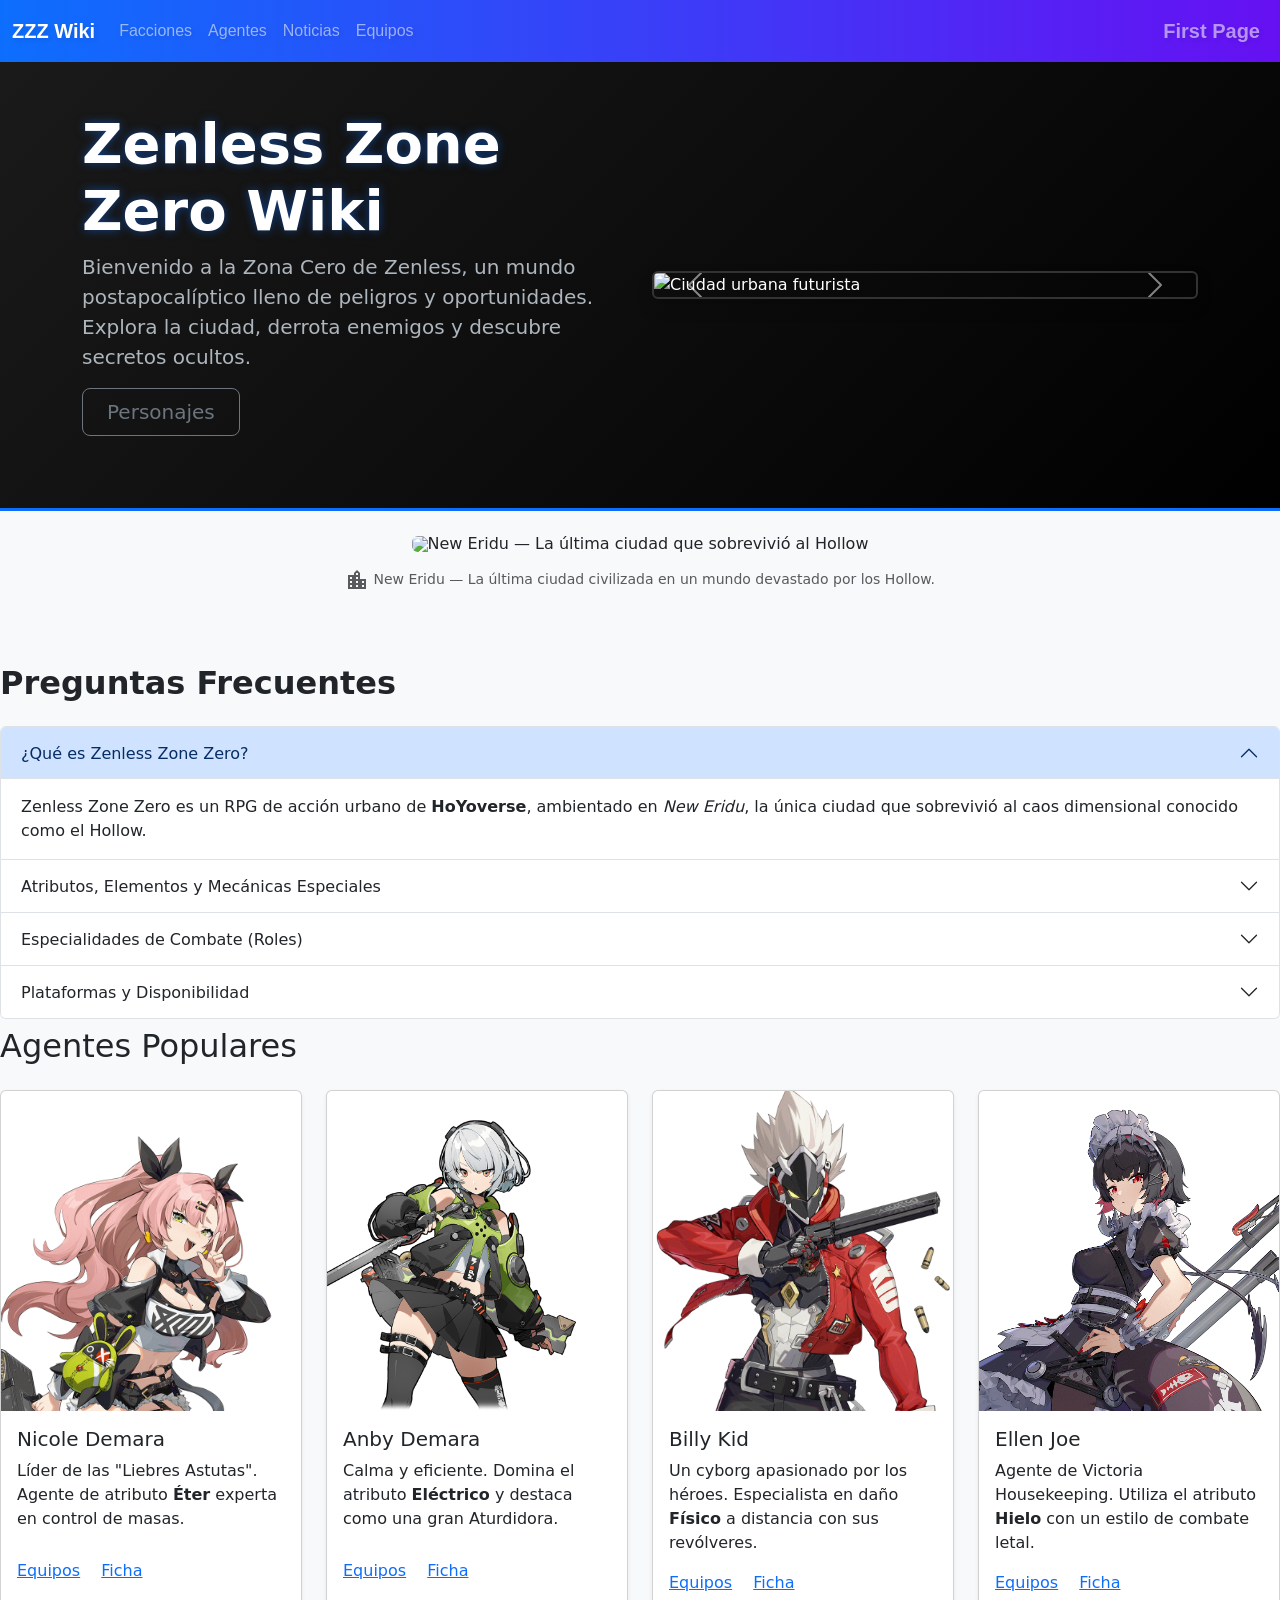
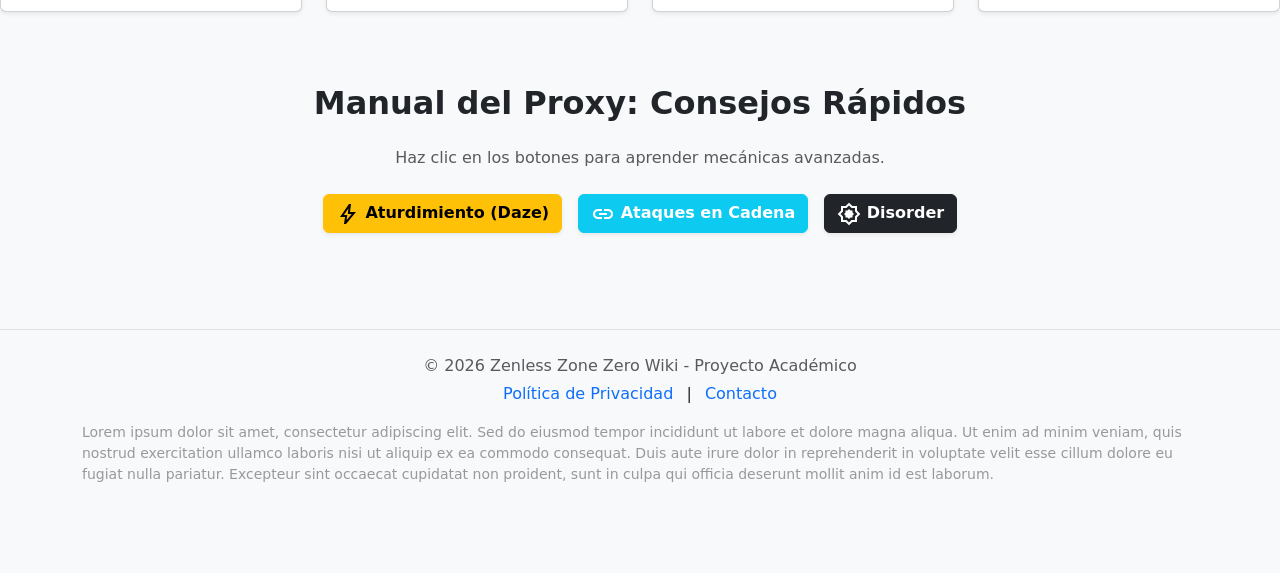
==== commit 622f744e: "comenzando js" ====
--- a/index.html
+++ b/index.html
@@ -2,43 +2,260 @@
 <html lang="en">
   <head>
     <meta charset="utf-8">
+    <link rel="icon" type="image/x-icon" href="https://upload-os-bbs.hoyolab.com/upload/2022/06/13/100427891/51296d07ef153ca7dd744dc31874d548_4734072724131588175.png">
     <meta name="viewport" content="width=device-width, initial-scale=1">
-    <title>Asignación - Bootstrap</title>
+    <title>ZZZ Wiki - Inicio</title>
+    <link href="https://cdn.jsdelivr.net/npm/bootstrap@5.3.3/dist/css/bootstrap.min.css" rel="stylesheet">
     <link href="Estilos/Base.css" rel="stylesheet">
     <link rel="stylesheet" href="https://fonts.googleapis.com/css2?family=Material+Symbols+Outlined:opsz,wght,FILL,GRAD@20..48,100..700,0..1,-50..200" />
-    <link rel="icon" type="image/png" href="https://cdn-icons-png.flaticon.com/512/5968/5968672.png">
-    <link href="https://cdn.jsdelivr.net/npm/bootstrap@5.3.8/dist/css/bootstrap.min.css" rel="stylesheet" integrity="sha384-sRIl4kxILFvY47J16cr9ZwB07vP4J8+LH7qKQnuqkuIAvNWLzeN8tE5YBujZqJLB" crossorigin="anonymous">
-  </head>
+</head>
   <body>
-    <header>
-        <h1 class="Cabecera text-center mt-5">Asignación - Bootstrap</h1>
-    </header>
-    <!--iframe sobre bootstrap-->
-    <div class="row text-center mt-5">
-    <div class="videoboostrap col-md-6">
-        <iframe width="100%" height="315" src="https://www.youtube.com/embed/fY_O1Fb-e5Y?si=wZn1XarxcW1xMXSe" title="YouTube video player" frameborder="0" allow="accelerometer; autoplay; clipboard-write; encrypted-media; gyroscope; picture-in-picture; web-share" referrerpolicy="strict-origin-when-cross-origin" allowfullscreen></iframe>
-    </div>
-    <!--iframe sobre google maps-->
-    <div class="googleMaps col-md-6">
-        <iframe src="https://www.google.com/maps/embed?pb=!1m18!1m12!1m3!1d156388.98228254833!2d20.896613465263684!3d52.23288709439947!2m3!1f0!2f0!3f0!3m2!1i1024!2i768!4f13.1!3m3!1m2!1s0x471ecc669a869f01%3A0x72f0be2a88ead3fc!2sVarsovia%2C%20Polonia!5e0!3m2!1ses-419!2sdo!4v1781296478268!5m2!1ses-419!2sdo" width="100%" height="315" style="border:0;" allowfullscreen="" loading="lazy" referrerpolicy="no-referrer-when-downgrade"></iframe>
-    </div>
-    </div>
-    <!--elemento con interacción-->
-    <div class="hover text-center mt-4">
-        <h3>
-            <a href="ParteDeTemaDePreferencia.html" class="text-decoration-none text-dark">Ir a la parte de tema de preferencia</a>
-        </h3>
+    <div class="Cabecera">
+        <header>
+            <nav class="navbar navbar-expand-lg" data-bs-theme="dark">
+                <div class="container-fluid">
+                    <a class="navbar-brand fw-bold" href="#">ZZZ Wiki</a>
+                    <button class="navbar-toggler" type="button" data-bs-toggle="collapse" data-bs-target="#navbarNav" aria-controls="navbarNav" aria-expanded="false" aria-label="Toggle navigation">
+                        <span class="navbar-toggler-icon"></span>
+                    </button>
+                    <div class="collapse navbar-collapse" id="navbarNav">
+                        <div class="navbar-nav">
+                            <a class="nav-link" href="Componentes/facciones.html">Facciones</a>
+                            <a class="nav-link" href="Componentes/personajes.html">Agentes</a>
+                            <a class="nav-link" href="Componentes/noticias.html">Noticias</a>
+                            <a class="nav-link" href="Componentes/equipos.html">Equipos</a>
+                        </div>
+                        <div class="navbar-nav ms-auto">
+                            <a class="nav-link fs-5 fw-bold" href="index.html">First Page</a>
+                        </div>
+                    </div>
+                </div>
+            </nav>
+        </header>
+    </div>
+    <section class="hero-section py-5">
+        <div class="container">
+            <div class="row align-items-center">
+                <!-- Columna de Texto -->
+                <div class="col-lg-6">
+                    <h1 class="display-4 fw-bold">Zenless Zone Zero Wiki</h1>
+                    <p class="lead">Bienvenido a la Zona Cero de Zenless, un mundo postapocalíptico lleno de peligros y oportunidades. Explora la ciudad, derrota enemigos y descubre secretos ocultos.</p>
+                    <div class="d-grid gap-2 d-md-flex justify-content-md-start mb-4">
+                        <a href="Componentes/personajes.html" class="btn btn-outline-secondary btn-lg px-4">Personajes</a>
+                    </div>
+                </div>
+                <!-- Columna del Carrusel -->
+                <div class="col-lg-6">
+                    <div id="carouselExample" class="carousel slide shadow rounded overflow-hidden" data-bs-ride="carousel">
+                        <div class="carousel-inner">
+                            <div class="carousel-item active">
+                                <img src="https://live.staticflickr.com/65535/53812603836_3b3b7cd31a_4k.jpg" class="d-block w-100" alt="Ciudad urbana futurista">
+                            </div>
+                            <div class="carousel-item">
+                                <img src="https://www.gamesource.it/wp-content/uploads/2025/05/Zenless-Zone-Zero-2.0-News-Nuovo-distretto-di-New-Eridu-Waifei-Peninsula-con-la-nuova-citta-Failume-Heights.webp" class="d-block w-100" alt="Estética de neón y tecnología">
+                            </div>
+                            <div class="carousel-item">
+                                <img src="https://tse1.mm.bing.net/th/id/OIP.x7FEICEa-uDI07azmIpYjgHaDt?rs=1&pid=ImgDetMain&o=7&rm=3" class="d-block w-100" alt="Entorno de acción y gaming">
+                            </div>
+                        </div>
+                        <button class="carousel-control-prev" type="button" data-bs-target="#carouselExample" data-bs-slide="prev">
+                            <span class="carousel-control-prev-icon" aria-hidden="true"></span>
+                            <span class="visually-hidden">Anterior</span>
+                        </button>
+                        <button class="carousel-control-next" type="button" data-bs-target="#carouselExample" data-bs-slide="next">
+                            <span class="carousel-control-next-icon" aria-hidden="true"></span>
+                            <span class="visually-hidden">Siguiente</span>
+                        </button>
+                    </div>
+                </div>
+            </div>
+        </div>
+    </section>
+
+    <!--Responsive Image-->
+    <div class="Imagen-Respo">
+        <div class="Imagen-Respo py-4 bg-light">
+  <div class="container">
+    <figure class="figure w-100 mb-0 text-center">
+      <img
+        src="https://images-wixmp-ed30a86b8c4ca887773594c2.wixmp.com/f/fd022e9d-8c1a-4f62-9908-0e571711aae2/dizoejt-bd6b804a-717a-4f30-b563-85f5ffaee186.png/v1/fill/w_1192,h_670,q_70,strp/new_eridu_at_night__zenless_zone_zero___by_remyras_dizoejt-pre.jpg?token=eyJ0eXAiOiJKV1QiLCJhbGciOiJIUzI1NiJ9.[base64].UZnXlakGNESH7JDXrbbqAamImctm9gBjPB1c63lKl-s"
+        class="figure-img img-fluid rounded w-75"
+        alt="New Eridu — La última ciudad que sobrevivió al Hollow">
+      <figcaption class="figure-caption text-center mt-2">
+        <span class="material-symbols-outlined align-middle">location_city</span> New Eridu — La última ciudad civilizada en un mundo devastado por los Hollow.
+      </figcaption>
+    </figure>
+  </div>
+</div>
+    </div>
+    <!--Modal-->
+    <div class="Modal">
         
-    </div>
-    <div class="tarjeta-interactiva text-center mt-4">
-    <h3><a href="#" class="text-decoration-none text-dark">Otro elemento con interacción</a></h3>
-    </div>
-    <a href="#" class="btn-flotante">
-    <span class="material-symbols-outlined align-middle">arrow_upward</span> Volver Arriba
-    </a>
+    <!--Acordion-->
+    <div class="Acordion py-5 bg-light">
+        
+     <h2 class="fw-bold mb-4"> Preguntas Frecuentes</h2>
+        <div class="accordion" id="accordionPanelsStayOpenExample">
+  <div class="accordion-item">
+    <h2 class="accordion-header">
+      <button class="accordion-button" type="button" data-bs-toggle="collapse" data-bs-target="#panelsStayOpen-collapseOne" aria-expanded="true" aria-controls="panelsStayOpen-collapseOne">
+         ¿Qué es Zenless Zone Zero?
+      </button>
+    </h2>
+    <div id="panelsStayOpen-collapseOne" class="accordion-collapse collapse show">
+      <div class="accordion-body">
+        Zenless Zone Zero es un RPG de acción urbano de <strong>HoYoverse</strong>,
+            ambientado en <em>New Eridu</em>, la única ciudad que sobrevivió al caos
+            dimensional conocido como el Hollow.
+      </div>
+    </div>
+  </div>
+  <div class="accordion-item">
+    <h2 class="accordion-header">
+      <button class="accordion-button collapsed" type="button" data-bs-toggle="collapse" data-bs-target="#panelsStayOpen-collapseTwo" aria-expanded="false" aria-controls="panelsStayOpen-collapseTwo">
+        Atributos, Elementos y Mecánicas Especiales
+      </button>
+    </h2>
+    <div id="panelsStayOpen-collapseTwo" class="accordion-collapse collapse">
+      <div class="accordion-body">
+        <p>La mayoría de los agentes dominan uno de los cinco atributos principales: <strong>Físico, Fuego, Hielo, Eléctrico y Éter</strong>.</p>
+        <hr>
+        <p><strong>Atributos Especiales y Disorder:</strong> Agentes como los <em>Void Hunters</em> poseen atributos especiales (ej. Frost) que actúan como subtipos de los elementos regulares. Al tener medidores de anomalía independientes, permiten activar la reacción de <strong>Disorder (Caos)</strong> incluso con elementos del mismo tipo base.</p>
+        <p class="mb-0"><small><em>* El atributo <strong>Viento (Wind)</strong> llegará en la Versión 3.0 con el debut de Velina Airgid.</em></small></p>
+      </div>
+    </div>
+  </div>
 
-    <p>Lorem ipsum dolor sit amet consectetur adipisicing elit. Repellat tempora fugit expedita, voluptatum neque voluptate numquam nihil tempore architecto blanditiis omnis corrupti laudantium veritatis harum? Soluta architecto dicta id pariatur sunt voluptatum temporibus facilis dignissimos maxime. Voluptas distinctio similique possimus odit eveniet tempora molestiae ab nobis aliquam, blanditiis sint nostrum, est eligendi! Saepe, quis accusamus quo illum vel recusandae incidunt tenetur, quasi illo repellat aliquid dolore soluta corrupti nihil nam nostrum animi iste molestiae aspernatur! Molestias deserunt temporibus nostrum dolorum corporis ad id beatae similique modi quis, possimus numquam quas voluptate nemo fugiat vel! Temporibus, impedit voluptates, debitis harum corrupti ipsam sed iusto minima beatae unde consequuntur sequi totam aliquid obcaecati quod voluptatem dolore repellat deserunt, perspiciatis quaerat est! Odio, dolor asperiores. Blanditiis excepturi aliquid dicta id corrupti nulla rerum placeat architecto esse quo eius atque omnis ad, laborum voluptas saepe, ipsum a ducimus praesentium recusandae earum ex! Quibusdam at consectetur dolorem pariatur in quasi eos, omnis amet sint aperiam animi provident quas repellat adipisci magni. Harum, nihil explicabo magnam temporibus nostrum eius, eligendi ducimus modi corrupti magni minus fugiat, minima tempora facilis possimus vitae optio nemo quae maiores. Repudiandae necessitatibus distinctio id magnam harum labore odit eius molestias. Perferendis cumque in delectus, numquam alias at molestias. Iste neque possimus eos et? Ea alias possimus suscipit sint, qui repellat exercitationem asperiores veritatis, libero et veniam labore laborum, accusamus quos cumque ab in? Accusantium molestiae odio ad sit consectetur ratione facilis corporis reprehenderit asperiores perferendis. Reiciendis dicta totam tempora veritatis eligendi molestiae nihil, molestias aliquam commodi praesentium rem dolorem sed ducimus odit tempore non mollitia accusamus. Sequi magnam optio ipsum beatae. Adipisci ut, reiciendis dignissimos illum nisi quam voluptate aut commodi tenetur nobis, officia eligendi. Iste amet culpa ratione consectetur est sapiente dignissimos. Officiis aperiam iure consectetur, doloribus non enim eius voluptas assumenda dolor corporis eveniet amet, est ea atque reprehenderit inventore ut debitis fuga adipisci at provident modi error. Totam esse, doloremque temporibus illo quasi alias molestias fugiat accusantium voluptatum, ex natus repellat mollitia animi vitae laudantium corrupti ipsa velit, quas quisquam quibusdam. Cumque cum aspernatur reiciendis. Veritatis harum quisquam quo? Cum at, vel dignissimos voluptates fugit delectus provident nulla tempora a quam explicabo, consectetur, alias labore aspernatur qui iste laborum. Quia, corporis tempora quod, nesciunt sint amet ab dolorem illum aspernatur qui laborum tenetur! Blanditiis cumque nostrum laudantium maiores vero tempora ex incidunt sunt qui suscipit aperiam repudiandae ab eaque maxime totam, quo laboriosam unde! Nesciunt harum soluta nam porro deserunt laboriosam repellendus officiis quo excepturi! Corrupti fuga labore dicta ratione ipsa cum aperiam, nisi pariatur eveniet suscipit aspernatur saepe illo, exercitationem, beatae reiciendis consequuntur voluptas laudantium molestias quae? Et obcaecati minima quasi ipsa quam eum nam commodi! Aspernatur, voluptatem cumque blanditiis fugiat possimus numquam aperiam perspiciatis incidunt sapiente repellendus, natus, consequatur id minima nihil voluptate saepe asperiores. Facilis, aliquam odit recusandae cum optio laborum vitae iusto minima quidem accusamus iste quis praesentium illum sit at id earum ea explicabo blanditiis voluptatum ratione tenetur? Exercitationem repudiandae ipsa at voluptas dolore dolorem mollitia adipisci nam placeat, eos, delectus sunt unde autem totam nulla sapiente, ducimus sequi repellat debitis modi. Ipsum, ipsam illo. Quasi quaerat maiores recusandae nobis nostrum odit corrupti doloribus aut, doloremque tempora voluptas, eveniet deleniti eum labore, neque nulla. Sapiente aut ipsa id fuga fugiat quasi qui eius quis neque voluptatem consectetur eos nemo esse illo minus, at eaque accusantium quae repudiandae quas. Placeat veritatis eaque ipsa, totam commodi incidunt quasi, optio est unde impedit asperiores iste, dignissimos necessitatibus. Corrupti repellendus iste, obcaecati laudantium ducimus quae sequi labore aut doloribus incidunt aspernatur tenetur natus quod quisquam odit expedita non delectus ut veniam beatae adipisci quaerat quasi! Nulla soluta corrupti omnis cumque repellat molestias, repellendus facilis blanditiis animi minus dicta laboriosam delectus possimus. Quis nam esse, quasi quia voluptates ex dolorum dolores quidem, atque et unde, est assumenda corrupti dicta deleniti quam. Cum quos, ut fuga tempore, velit rem placeat odit veritatis laudantium, asperiores sequi dolores! Facere eveniet temporibus autem quo nostrum, cum, molestias suscipit placeat quae delectus commodi cupiditate, pariatur optio dolorem voluptatum. Quas vel, ipsum possimus odit quis sunt velit reiciendis! Vitae beatae explicabo quisquam veniam ratione dicta hic accusamus corrupti reprehenderit quaerat, porro saepe laborum odio omnis dolor accusantium nisi. Consectetur, ea autem sint inventore voluptates a illo voluptatem incidunt? Minima necessitatibus dolorem saepe eaque, impedit aut quos veniam. Quaerat aspernatur accusantium debitis doloribus repellat non eligendi consequuntur dolor facere corporis officia, obcaecati quis reiciendis provident magni. Modi quia, eligendi eum fugiat ipsum expedita provident harum, sit quaerat esse quis eveniet neque! Animi corporis quasi at ad quas perferendis voluptate, delectus deserunt. Vel, temporibus. Sapiente temporibus voluptas maxime necessitatibus facilis eveniet voluptates veritatis? In minus quisquam voluptates quae atque laudantium nam magni veritatis voluptas minima quod eaque a obcaecati vitae sequi nobis, saepe ipsum, porro unde consequuntur. Laborum exercitationem vel impedit! Corrupti quidem cupiditate adipisci facilis magnam laboriosam impedit quisquam sit voluptate distinctio vero, nulla quod dolorem rem reprehenderit natus deleniti neque. Eveniet ut, quas aliquam tempora nobis deleniti laboriosam doloremque molestias voluptatibus quam rem in quidem. Nesciunt, non accusamus optio ea quaerat ex. Non fugit consectetur deserunt! Iste adipisci quaerat explicabo. Dicta, officia. Corrupti dolor, ea eos iusto iure itaque quo nobis aperiam tempora ab adipisci ut et, explicabo officia eius, nam sapiente accusamus? Harum repellat deserunt doloribus, saepe explicabo iusto nobis quos, eum natus dolorem quas nihil laborum. Aut exercitationem iste laborum dicta ex ipsum libero maxime, odit odio in inventore ad quod tempore accusamus quaerat earum unde doloribus dignissimos vero rerum voluptates. Harum quod tempora deleniti quasi vitae, voluptates odit corporis, similique ratione ipsum, eum nihil eaque esse! Eum iste earum maxime, doloribus nesciunt facilis molestiae error sunt reprehenderit reiciendis deleniti necessitatibus rem animi, accusantium labore aut asperiores id a tenetur qui. Esse rem accusantium omnis maxime ipsam, neque libero minus, voluptatem, quaerat aut ab molestias non nam corporis. Saepe aspernatur placeat eligendi, minus nulla perferendis magni, dolor veniam neque dicta eos provident facilis voluptatum? Dignissimos harum odit veniam atque nihil accusamus quo eius! Vel rem perferendis, facere, consequatur impedit aliquam possimus earum natus cum, excepturi non quisquam sint ipsam. Hic error reprehenderit minima explicabo, placeat qui impedit repellendus ipsa necessitatibus nesciunt magni. Magnam quasi esse tempora sint in exercitationem, ducimus, doloribus ipsa deserunt eligendi qui tempore, perspiciatis quam ex similique ipsam obcaecati fuga sunt totam officia eum delectus? Maxime labore modi voluptatem nostrum veritatis! Nihil, sed! Unde beatae rerum quasi tenetur ab doloribus debitis magnam facilis eum perspiciatis labore dolore tempore nam possimus est dolorem, dicta molestiae nisi vitae ipsum soluta. Sit quos quae sed nobis aspernatur repudiandae quis officiis earum! Possimus, animi impedit incidunt unde deleniti corrupti iusto eum, quod facere autem dolore porro! Repudiandae, recusandae quidem perspiciatis doloribus illum perferendis aspernatur dolorum quod quam accusantium repellendus maiores incidunt quae? Corporis qui asperiores natus itaque odio nobis tempora reiciendis illo fugiat ipsam ex adipisci doloribus delectus eveniet, provident voluptates quod eaque dignissimos mollitia. Delectus tenetur nesciunt sed pariatur adipisci. Nam a repellendus aut eos similique neque sint earum quae tenetur maxime cum illum aspernatur maiores asperiores nihil, rem delectus. Similique ipsum, esse adipisci ut facere excepturi sit corporis, fugit minus incidunt vero, animi ratione commodi veniam iste aperiam reiciendis quae dolorum accusantium illum numquam recusandae consequatur? Voluptas, ducimus quo ipsum nam quaerat optio, rerum minus a esse praesentium qui similique expedita repudiandae aliquid nesciunt, ut placeat quam libero natus rem. Deserunt enim, ullam possimus, obcaecati ex voluptas inventore quas deleniti consequuntur perferendis suscipit optio nesciunt. Molestias voluptatem sunt, fugiat temporibus totam, excepturi nesciunt inventore officia quisquam porro explicabo tempora praesentium quia. Aspernatur in assumenda enim porro, perferendis saepe ipsa quasi, consequuntur, repudiandae libero voluptate veniam. Minima provident accusantium illo ex repellat saepe odio placeat laboriosam amet. Similique, quisquam corporis architecto quidem aliquid mollitia esse distinctio. Fugiat exercitationem fugit sed aliquid itaque hic repudiandae fuga soluta similique error. Quod ut accusamus enim perspiciatis aperiam ex cumque labore velit. Eveniet rem unde explicabo illum dolores ducimus ea eligendi soluta omnis nihil, tenetur ipsa quidem et? Harum ut architecto ratione facilis nobis, maiores repudiandae nostrum id, quam mollitia blanditiis aliquam numquam asperiores, autem error sit temporibus debitis distinctio consequuntur doloribus iusto et porro nisi quisquam! Natus nostrum fuga quibusdam amet vitae dignissimos. Asperiores sed natus consequatur reprehenderit illum et ipsum impedit, accusantium tempore assumenda sit explicabo nostrum dolorem ex cumque dolorum, inventore eos sunt a amet doloribus dolor fugiat, mollitia non. Est quis veritatis sapiente neque maxime incidunt natus inventore alias non harum, atque officiis voluptate illum iusto commodi dolore mollitia, sunt enim autem deserunt laboriosam. Perferendis est possimus dignissimos provident animi iusto aut! Itaque nesciunt architecto nam ipsum natus ipsam, quam consequatur veniam at culpa reprehenderit veritatis necessitatibus iure consectetur, laudantium tempore praesentium beatae quia non illo ratione atque quod rem provident? Possimus, dolores! Cumque minus laudantium omnis maiores iste. Nisi natus quos ducimus aliquam rem at dicta aut doloribus, ea sequi sed laborum numquam ipsum debitis? Quia maiores non vero et dolor sed saepe incidunt, expedita placeat sequi aliquam nesciunt repellat quam ea quis? Aliquid neque quia rerum esse sed, maiores velit totam temporibus odit ratione porro libero, fugiat cupiditate harum beatae sequi eos qui accusantium optio necessitatibus quibusdam, numquam eligendi? Sint recusandae assumenda ea dicta omnis sapiente? Beatae nulla hic labore illum facilis blanditiis perferendis delectus dolores asperiores veritatis repellendus possimus explicabo recusandae aut animi quisquam, laborum numquam in excepturi aspernatur libero eligendi? Iure quidem officiis provident doloribus adipisci voluptatum illo necessitatibus, veniam nobis maiores totam commodi eum vero enim reprehenderit quibusdam! Voluptatibus tempora reiciendis consectetur? Quisquam, eveniet nesciunt. Modi nihil facilis, expedita earum maiores reiciendis architecto, quas ratione et ex soluta aut repudiandae reprehenderit, illum corporis possimus sed harum esse unde! Dolorem at ab id, harum libero et unde sapiente nisi facilis sed? Animi accusamus sed eius illo, mollitia, alias quisquam, nulla quas recusandae minima asperiores similique incidunt perspiciatis. Aspernatur aut dignissimos tempora modi similique nostrum amet illum repellendus corrupti, dolores facere eum consequatur eveniet suscipit sunt dolore quibusdam, nobis cupiditate ducimus ratione ab pariatur, ipsa laboriosam. Sapiente sed asperiores delectus, ducimus perspiciatis quasi harum a voluptatibus necessitatibus excepturi tempora assumenda quae laboriosam perferendis incidunt saepe rem molestias at tenetur culpa mollitia omnis, nam velit distinctio? Excepturi, nesciunt voluptate? Officia, sequi? Ea fuga dolorem nostrum dolores, fugit, cumque vel soluta error obcaecati ratione inventore dicta consequatur rem impedit earum ipsam doloremque, at libero aperiam eligendi magnam! Hic similique aliquid corrupti maiores aspernatur alias tenetur at, quisquam exercitationem aperiam debitis laboriosam eos dolores maxime facere accusamus provident adipisci. Maiores, ullam quod facere, voluptatem possimus suscipit similique vero quis animi, commodi blanditiis earum rerum eaque! Unde accusamus explicabo sint cum, numquam iusto, asperiores esse autem harum dolor pariatur corrupti consectetur, commodi quaerat ea repudiandae? Ipsam vero enim commodi, rem debitis tempora aspernatur harum libero illo veniam at sequi eveniet iure reiciendis, vel fugiat, ex eius deserunt assumenda! Minus neque qui ipsa cum expedita? Quod, optio! Illum alias accusamus obcaecati quaerat, ad aperiam magni debitis magnam vero, fugiat enim nulla odio pariatur amet quam incidunt minima modi quisquam dolores autem dolor! Dolorem hic facere obcaecati explicabo nostrum ad fugit. Tenetur, explicabo? Labore pariatur ducimus, natus sit, blanditiis laudantium iure magnam atque qui ipsam cum ratione! Adipisci quae in numquam veritatis ipsam harum, enim voluptatem officia blanditiis neque autem magni reprehenderit repellendus, ad natus omnis iusto, totam minima. Labore sequi asperiores ipsam architecto facere. Quam, distinctio ratione! Commodi alias nulla impedit sunt porro vel atque consequatur quas voluptatibus est nostrum nobis non tempora aperiam vero doloremque rem, ut voluptate unde excepturi provident maxime, eos rerum at? Ullam rem consequatur sint non, dolor itaque praesentium? Vel, vitae officiis eligendi neque repellendus sapiente suscipit nam porro, aliquam omnis eaque cum ea tempora quam possimus recusandae animi? Quaerat odio quis nobis asperiores accusantium unde tempora? Quod dignissimos expedita reprehenderit. Voluptas iste mollitia, vero qui fugiat blanditiis ea asperiores nobis expedita ducimus possimus cum! Sunt, veniam harum. Id fuga voluptatum suscipit! Tenetur perspiciatis, ea unde odio tempore a impedit officiis distinctio optio architecto, fugit mollitia sed, explicabo quas dolor. Voluptate praesentium tenetur, error neque fuga eius, ab, in quasi delectus voluptatem incidunt earum voluptatibus perspiciatis quo sed saepe? Ducimus voluptates culpa labore quod laborum animi, voluptatum nam commodi debitis? Autem nemo porro quisquam fuga labore, et aperiam nam ea debitis repellat consequatur aliquid, provident quidem architecto repellendus beatae, est vel. Magni laboriosam dignissimos repellendus beatae ullam. Incidunt iure aperiam exercitationem ducimus magni quo cum rerum? Rerum hic corporis modi earum magni in dicta non numquam beatae mollitia necessitatibus, reprehenderit possimus fuga harum nobis architecto accusamus voluptatem ipsa dolor eaque sapiente minus nisi? Libero porro est harum explicabo velit suscipit rem veritatis magnam molestiae! Voluptatibus ex accusantium est facere aliquam deleniti optio modi. Assumenda tempore corrupti, optio necessitatibus fugiat temporibus placeat facere aut adipisci quisquam, sed aspernatur nostrum ullam rerum voluptatem provident at, repellendus odio exercitationem ab soluta. Quod in magni tempora sapiente, molestiae ipsum veritatis quos nesciunt dicta necessitatibus laudantium quisquam dolore eligendi a perferendis possimus voluptates expedita? Incidunt similique nesciunt laudantium impedit aut eius, quis dignissimos hic quae facere repudiandae odio quod doloribus velit optio perferendis eaque. Aperiam sunt voluptates quos earum enim non corporis neque quis, eaque aliquid suscipit atque, voluptatem nostrum voluptate quaerat, eligendi et. Aspernatur, quas. Porro suscipit tempore mollitia adipisci ad voluptatum earum perferendis eligendi! Rem molestiae quisquam sit beatae! Repudiandae obcaecati id ducimus voluptate enim, delectus officiis reprehenderit illum sequi. Accusamus totam eos placeat earum aut eaque ipsum nulla temporibus repellendus deserunt, impedit voluptatibus officia sit molestiae nemo. Asperiores, obcaecati! Voluptas ipsam dicta facilis rem tempora eligendi soluta excepturi, dolor eveniet doloribus asperiores officiis maxime minima repellat voluptate iusto magni animi facere natus quisquam beatae nemo deserunt labore? Voluptatum animi excepturi saepe sint fugiat veritatis, eveniet laudantium, ullam impedit autem omnis voluptatem nobis ipsa soluta veniam dolor blanditiis aliquam iure nesciunt cupiditate sit earum laboriosam vero aperiam! Molestias, corporis! Non ratione minus eos facilis enim fugiat assumenda voluptatem doloribus expedita? Officia maxime accusamus voluptatibus provident dicta quo distinctio blanditiis voluptate perferendis quidem amet itaque neque inventore deleniti aut placeat, eveniet aliquid laborum perspiciatis voluptatem? Repellendus omnis cupiditate sint necessitatibus sequi velit laboriosam corrupti, totam minus rerum officiis ab accusamus harum, quibusdam recusandae aliquid! Corporis assumenda repellat, quidem optio dolorem veniam vitae velit ab neque ea maiores voluptatum? Sed aut assumenda odio, optio atque eligendi eaque amet laudantium aliquam incidunt corrupti nemo aspernatur neque magnam. Velit magnam quos itaque est modi id suscipit voluptatum vitae sed temporibus doloribus, odit assumenda ullam. Architecto atque voluptate rem, itaque laboriosam recusandae, porro fugit sint et, sunt ratione nesciunt eius iusto minus! Quas, dolores laborum. Recusandae rem id vitae assumenda fuga impedit debitis sapiente iusto quidem. Tempore nemo ipsum tenetur ratione. Molestiae aliquid suscipit adipisci neque ipsa vero nam repellat impedit ipsum facilis omnis recusandae quo eum molestias magnam, tenetur veritatis reiciendis accusantium debitis ducimus iusto. Architecto, temporibus doloremque deserunt repellat omnis explicabo voluptatem quidem esse eligendi tempore officiis neque exercitationem saepe voluptate sint porro dolor, debitis fugit voluptatibus perspiciatis odit! Eveniet ratione sit ipsam maiores similique soluta repellendus fugiat animi? Ea assumenda voluptatem ratione numquam facilis illo, sint natus quisquam, a reprehenderit dolorem dicta, mollitia incidunt placeat aut perspiciatis corrupti eaque amet officia architecto sapiente quam at. Quisquam adipisci explicabo nostrum autem repudiandae aspernatur possimus accusamus quam, nam voluptatum nesciunt laudantium facilis veniam incidunt quidem harum dolorem alias placeat dolore ea velit ab magni? Distinctio minus esse, unde dignissimos nisi iste nostrum similique commodi impedit aliquam facere blanditiis enim doloremque corrupti voluptatem, iusto exercitationem aliquid quos deleniti est? Quis nihil nobis libero numquam id quas sapiente a reiciendis soluta magnam, explicabo laudantium sunt modi! Ad mollitia vel voluptas perspiciatis incidunt suscipit animi, ex et eos doloremque dolorem facilis eveniet sequi? Impedit minus dicta vero aperiam enim sit tenetur voluptates! Earum, officia perspiciatis repudiandae veniam rem commodi assumenda deleniti a sunt ad incidunt id fuga impedit dolore. Nulla vitae provident cupiditate, quod esse aut ad libero, officiis ducimus laborum, fuga totam! A nulla corporis nemo iste distinctio beatae exercitationem doloribus tempora dolor sit consequatur doloremque, earum nostrum ducimus aliquam temporibus molestias. Suscipit eligendi voluptatibus dolorem ipsam ipsum unde rerum quod maxime perspiciatis. Soluta eos saepe magni temporibus dolore, laudantium aspernatur quos ex vitae quaerat eveniet iste sed nostrum sint placeat quas nemo quia nulla molestiae! Porro eius, molestiae magnam nulla voluptate minus exercitationem deserunt laboriosam harum nesciunt magni doloremque recusandae esse iure quam dignissimos culpa aliquam delectus ex? Architecto consequuntur sint optio dolore dolores voluptates facilis! Tempora, similique aperiam aliquid voluptatum iste laudantium, est placeat totam esse itaque illum consequuntur. Quaerat pariatur quis ex laborum earum, nisi deleniti, nemo consectetur debitis harum vitae cum nesciunt eaque enim mollitia dolorum voluptatum rem optio distinctio praesentium hic. Mollitia ullam quibusdam atque voluptatem cum, praesentium quaerat? Debitis eveniet fuga reprehenderit ex earum minima magni itaque delectus dignissimos, consequuntur placeat. Vel, ex repellendus ducimus cupiditate ea repudiandae accusamus, neque facere esse ratione ipsum molestias, rem distinctio maxime incidunt architecto possimus! Ipsum maiores consequatur autem quam quae cum ut non, quia voluptatem molestias distinctio reprehenderit! Repudiandae quibusdam eaque maxime ipsum, aliquam vero saepe atque aspernatur minima, sit sint nisi, illum vitae quo obcaecati id ratione reiciendis et minus ab veniam. Minus, distinctio. Similique non dolorem sunt? Nihil vel fugiat pariatur quis doloribus culpa magni voluptatibus, facere officiis consequatur provident, dolorum expedita sunt dolorem odio excepturi harum. Delectus natus eaque reiciendis quam harum libero aut qui distinctio dicta. Repellat, accusantium tempore earum sequi alias iure provident ipsam magnam aspernatur! Id totam, debitis quibusdam, quo reiciendis aut deleniti voluptatem molestias porro amet illum unde. Enim doloribus nostrum explicabo, veritatis, excepturi, laboriosam quos nobis quas suscipit optio quisquam? Hic omnis nam laboriosam, culpa eum est, aliquam nemo numquam quos aut reiciendis optio consequuntur! Unde, voluptatibus ipsa! Saepe rerum, ipsa, amet culpa dolor ipsam, nemo excepturi magni eligendi odio qui vitae alias? Distinctio perspiciatis accusantium aspernatur atque quis consectetur possimus dolorem? Modi vitae neque officia est necessitatibus aperiam fuga tenetur quae aspernatur dignissimos sed dolore, repudiandae vel dicta exercitationem cupiditate voluptatibus facere sequi ipsam facilis mollitia natus odit. Maiores quibusdam ut a sint ipsum quis iure. Itaque labore unde tempora rem earum consequuntur eligendi maxime, in eveniet hic fugiat architecto ad dolore quidem id facilis! Error commodi aut amet, repellat nemo repellendus hic, at accusantium debitis facilis tempora? Illo eius, ab libero fugit perspiciatis corrupti maiores, officiis recusandae odit adipisci inventore maxime sunt hic nisi? Nobis maiores officia repudiandae repellendus sint enim, quam nostrum consequatur exercitationem doloremque? Corrupti, eligendi qui? Officiis labore laboriosam praesentium impedit alias architecto rem? Error aliquid ea voluptatum doloribus quaerat eius aperiam dignissimos cum repudiandae veritatis libero minus nisi velit fugiat labore repellat, neque odio laborum ipsum facere molestiae, omnis adipisci ut aliquam! Iure eius sit, eos commodi perferendis odio facere ad repellat veniam deleniti rem maiores natus, id nam qui nesciunt magni aspernatur. Laboriosam voluptas dolorem incidunt totam veniam praesentium repellendus labore saepe, nulla modi illo aut eveniet animi. Rerum maxime dolor vel animi aliquam deleniti itaque voluptate saepe accusamus dolore, ex earum voluptatem voluptatum quam ratione commodi distinctio ducimus natus. Aut repellat tempora debitis delectus magnam asperiores laboriosam. Ipsum vel, facilis tenetur atque ullam quis itaque in obcaecati, accusamus repellat id eius quidem impedit officia veritatis, voluptas hic? Nemo non quos alias debitis, facilis libero sint ratione totam iure ex aliquam labore molestiae eum id. Facere esse aut quod recusandae. Laudantium sapiente fugit quae iure aliquam, repellat quo quasi harum, ipsa eos assumenda a beatae veritatis commodi cupiditate, voluptate expedita omnis nobis dicta! Repellendus quae non nulla distinctio est nesciunt ducimus libero nisi, asperiores consequatur, porro pariatur, fugiat neque. Dolore, maxime reiciendis, magni dolorem quaerat nobis voluptas animi veniam id dolorum excepturi, eum consectetur deleniti suscipit alias! Nobis alias fugit reiciendis, minus est hic. Sapiente ea odit ipsum quaerat maiores facere libero, repudiandae dolorem quos nam quidem consequatur sed laborum esse reprehenderit magni cupiditate veniam unde vero nobis aliquam harum. Ut aliquid optio natus iste est hic atque porro. Corrupti modi dolorum dolores culpa porro debitis recusandae a aperiam delectus. Voluptatibus eos laboriosam facere at minus ex distinctio. Debitis iure distinctio sint, natus officiis cum porro tempora alias? Alias aspernatur laudantium harum repellendus ratione totam maxime deleniti veniam distinctio dolor nemo, magni natus non accusamus eos quisquam quod nihil velit est praesentium excepturi? Nesciunt accusantium, nisi dignissimos asperiores molestiae odit optio odio error necessitatibus ab unde quibusdam enim deleniti, sapiente impedit minima aspernatur? Illum ipsam, beatae amet dolores fuga inventore ad ipsum doloremque. Molestiae debitis amet voluptates ipsa ipsam accusamus. Corporis aperiam at ipsa numquam ullam iusto amet est ipsam necessitatibus asperiores, fugiat voluptate magnam fugit sapiente deleniti nisi molestias! Veniam aspernatur voluptates sequi ipsam optio amet eum at doloremque qui, nam exercitationem reiciendis, temporibus error adipisci sapiente, culpa maxime suscipit. Quidem praesentium provident unde quis? Culpa suscipit tenetur illum ad cumque. Minima asperiores tenetur iste consequatur in molestiae aliquid a adipisci. Facere molestias porro ab illum, rem hic dolores iste, maxime eius earum voluptates, dolore debitis officia ullam? Natus officiis debitis facilis accusamus voluptatibus vero modi amet consequatur corrupti sunt culpa nostrum, velit pariatur aut id voluptatem, quas perferendis accusantium eaque iure obcaecati enim ducimus! Eum obcaecati ipsam tempora, recusandae soluta non magnam tempore! Natus magnam obcaecati libero excepturi temporibus deleniti unde repellat perferendis aspernatur aliquam repellendus, eveniet omnis blanditiis illum quam iste. Commodi consectetur porro totam ex. Repudiandae, tenetur minus nulla vel ea alias iure voluptatem ex! Facilis placeat explicabo eum adipisci temporibus? Excepturi aliquid placeat, molestiae velit cumque quod unde, fuga esse eos illo maiores mollitia animi labore iure ad quas libero sint vel possimus blanditiis inventore? Porro nam sint ad sapiente, necessitatibus optio maxime neque ullam? Doloremque dolorum quas dicta cumque. Hic, laborum et! Quos enim fugit distinctio magnam necessitatibus consequatur voluptate! Modi aut debitis dicta excepturi repellat doloremque numquam fugit unde aperiam in? Voluptatum eveniet alias, debitis consequatur accusamus velit sapiente repellendus. Ab enim neque natus tempora accusantium minus doloremque veritatis, reprehenderit, reiciendis vitae ut, harum quasi similique totam aspernatur quos? Doloribus iure, magnam voluptatibus maiores assumenda totam nam adipisci. Nisi non possimus placeat numquam ex laboriosam voluptate cupiditate neque, esse et tenetur, omnis eius similique pariatur facere a eligendi nemo delectus provident, mollitia libero accusamus adipisci? Fugiat temporibus porro voluptatibus cumque esse molestias earum doloremque dolores vero perspiciatis reprehenderit inventore, saepe nihil laborum animi alias, eos cum. Sapiente fugit nam quia ea. Exercitationem ipsum incidunt perspiciatis. Atque soluta modi nulla sed sint libero voluptate qui, recusandae veritatis, quasi deleniti, natus ipsam voluptatem assumenda aspernatur provident. Similique et, commodi qui placeat soluta omnis reprehenderit nesciunt minus labore vitae necessitatibus unde reiciendis aliquid natus officia quo rem veritatis optio saepe dolorem explicabo laborum rerum voluptas recusandae! Voluptatem itaque veritatis quod error voluptatum excepturi facere, voluptate autem fugiat iusto cum beatae dolor impedit nobis accusamus quam tenetur, eum ducimus, quasi quo adipisci animi vero minima earum. Quas, soluta ducimus quis consequatur exercitationem alias aliquid harum, delectus distinctio debitis facere quae atque suscipit, et eum a laboriosam illum modi culpa. Cum facere repellendus vitae sapiente aut eveniet, itaque inventore fugit, ad similique voluptatibus. Exercitationem numquam aspernatur aperiam beatae expedita iure vel iste vero id quisquam animi nisi facilis, tempore voluptate suscipit officiis necessitatibus ipsam? Minus vero modi similique. Perspiciatis a id corporis esse nemo sapiente cum facilis officia. Libero est temporibus provident quisquam eum sit necessitatibus voluptate dignissimos consectetur accusamus commodi quas illo amet blanditiis eos quam, autem deserunt suscipit nostrum ex quidem rem! Sequi hic quaerat velit, voluptatem at optio! Tenetur aliquam placeat qui quo debitis asperiores! Repellendus, possimus consequuntur. Temporibus eum sunt quis illo mollitia, dolore provident adipisci, aspernatur autem quo aperiam numquam odit quia nemo veritatis! At rerum, id consequatur asperiores quasi iusto est quam non, porro sequi aspernatur voluptate. Illo sapiente mollitia, eaque, dolores nam praesentium sit, laudantium eius eum similique ex. Ducimus, iusto possimus labore consectetur aliquid, fugit esse aspernatur porro quos doloribus exercitationem iste odio dolorem voluptatum quas ad a est, dolores aliquam inventore eos! Excepturi sunt praesentium harum dolores consequuntur sequi fuga blanditiis, rerum, voluptates facilis quam doloribus dolorum, aliquid ab quo exercitationem maiores aspernatur similique nesciunt explicabo officiis error dicta non ut. Qui nemo accusamus recusandae excepturi saepe laboriosam reiciendis numquam quo asperiores ratione, cumque repudiandae quam tenetur repellat corrupti voluptates, iste quidem amet? Saepe, atque, aliquam aliquid voluptates quibusdam voluptatem quod repudiandae earum rem optio provident similique fuga? Iusto recusandae doloribus dolorum illum, quam veniam iste, molestiae nostrum ipsa et ad eum dolorem. Incidunt fugiat distinctio libero cupiditate accusantium quis, ab, delectus dolore odio facilis voluptatum. Iure ratione omnis enim facere ullam quod debitis aliquid nisi id ipsam ducimus, sint eveniet ad quia eaque explicabo. Eligendi inventore itaque voluptates consequuntur, ratione nihil corporis ipsum reiciendis fugiat voluptatem atque obcaecati iure. Quasi eum fuga quo. Aut aspernatur asperiores eligendi odio, praesentium dolorem ex voluptas quod cum distinctio. Dolorum ullam repellat laborum, esse est numquam culpa maiores quidem reiciendis ad ducimus tempore recusandae eius! Nobis sequi quibusdam doloremque unde atque possimus iste, ex quaerat. Magni saepe asperiores numquam, dolorem nulla esse facere similique nobis expedita, quis optio veniam quaerat aut accusantium reiciendis nam hic corrupti sit dolores modi delectus ipsam. Molestias assumenda ad totam aspernatur. Nihil suscipit commodi architecto quaerat necessitatibus reiciendis, blanditiis labore id nostrum doloremque eaque est! Corporis perferendis facere quibusdam nobis ex ut exercitationem impedit a, repellendus iste aspernatur suscipit expedita laudantium sequi ducimus quo accusantium perspiciatis velit. Harum dolores ratione ullam praesentium neque aut nam magnam recusandae incidunt molestias, soluta id vitae quasi velit nisi minima debitis maxime blanditiis omnis natus nulla, eligendi cum perferendis? Quis consequuntur modi, quidem voluptatem expedita harum sequi! Rem omnis eligendi qui quam possimus neque officia ex autem tempore deleniti assumenda aut incidunt, magni culpa magnam nulla veritatis doloremque similique velit quia voluptates. Quae exercitationem, ipsam id illo corrupti aliquid odit eius modi repellat delectus minus ratione nisi nobis? Aperiam accusamus maxime sint, cumque inventore sunt non consequuntur quasi ipsum earum veritatis sed ducimus pariatur, aliquam itaque expedita ex, porro nesciunt eum quas! Nam corporis sint numquam, perferendis odit cum odio, vel quas laborum sunt ea non autem commodi molestiae quos ducimus minus? Vitae quibusdam vero exercitationem beatae nesciunt debitis iste incidunt velit, nam nihil ullam eum sunt qui autem dolorum deleniti dolor modi illo officia repellendus non. Debitis ut nemo nam nesciunt magnam eveniet sit. Eius cum dignissimos quia provident quidem aspernatur cumque enim iusto magnam rerum! Temporibus animi laboriosam iusto at nisi et, quas deleniti hic qui amet alias possimus ut eligendi, molestiae sint unde earum tenetur odio? Eaque nobis itaque fuga numquam, possimus, unde necessitatibus vel libero aliquid et recusandae delectus quam commodi tempore esse cupiditate fugit explicabo, dicta mollitia? Earum, alias. Molestiae, exercitationem cum obcaecati labore nisi quae assumenda aliquam. Accusamus harum earum mollitia voluptatem nostrum vel maxime incidunt deleniti perspiciatis repellendus commodi sapiente aut minima doloremque, tempora corrupti aliquam ut cupiditate animi fugit sed. Nobis voluptatem, repudiandae quae accusamus ratione labore perspiciatis excepturi. Tempora voluptates adipisci, sapiente fuga accusamus ad! Tempora rem placeat libero officia reiciendis sapiente suscipit. Placeat facere cum quod hic quis commodi voluptates ipsum asperiores repellendus, officiis quaerat vitae aliquid ea. Perferendis, accusantium voluptatibus placeat veniam perspiciatis ipsa architecto at asperiores pariatur dignissimos voluptate ducimus provident porro minus atque inventore sunt corrupti recusandae unde? Libero eveniet error aliquam, vel delectus aliquid accusamus maiores minima saepe molestiae tempora. Animi nemo fuga id, illum eos quam atque saepe laboriosam sit dolore aspernatur cumque natus reprehenderit deleniti numquam delectus distinctio doloremque molestiae vitae modi veniam quaerat consectetur. Alias dolor laboriosam quae dolores nulla sunt at labore culpa ipsa, veniam sequi nobis architecto, consequuntur eius asperiores aliquam cum quibusdam ea quis. Unde, natus. Corporis architecto nam voluptas ducimus aliquid asperiores sed vel quia cum dolore fuga odio repellat unde soluta omnis, aperiam libero impedit ad, dicta modi itaque accusantium. Laboriosam possimus nulla maxime! Fuga corporis molestias iusto provident error, aut qui atque optio amet minima, neque ex a veniam ab aperiam vero dolorum mollitia est quo! Molestias veniam qui eum rem quos vel est non eaque sequi odio iusto, sunt minima ipsum magni aliquid consequatur aut explicabo ipsa doloremque dolorem tenetur et dolor. Assumenda dolor laboriosam voluptatibus adipisci magni voluptates laudantium ex culpa dolores reprehenderit ullam libero consequuntur est placeat modi explicabo ratione exercitationem odit, harum fugit tenetur voluptatem, ipsum fugiat. Ea quam esse soluta quis ducimus officia quidem nihil aut distinctio, tempora tempore maxime porro ipsa enim aspernatur voluptatum dolor! Inventore, quae quibusdam tempora illo laborum amet eveniet neque fuga consectetur accusantium, molestiae dicta odit facilis perferendis qui quas. Deserunt animi optio enim architecto sit! Fugit quae pariatur veniam rerum sapiente eaque sunt modi deserunt rem quia mollitia cupiditate accusantium, illum harum. Suscipit, labore exercitationem sint rem adipisci eveniet aspernatur in sunt quod beatae quidem ullam esse ipsam, nostrum facilis atque sed perferendis consequuntur nulla fugiat dolore a. Vero quas excepturi modi. Quidem, laborum? Sit minima odio soluta expedita consequatur, nihil explicabo, excepturi ea totam illum odit aspernatur accusantium ratione quasi dolorem quae enim eum velit. Exercitationem velit delectus ipsum voluptatum facilis eum amet voluptate aliquid omnis! Commodi cupiditate dicta consequatur excepturi alias? Deleniti impedit laboriosam saepe architecto quibusdam harum repellendus quis voluptatibus similique ratione praesentium aspernatur laudantium aut optio, dignissimos voluptas dicta sit sapiente natus, veniam quasi excepturi nesciunt voluptatem? Nobis consectetur nam, et, voluptate illum dignissimos, aut excepturi non voluptas dolores aliquid dolorem ea quasi optio quas ad doloribus doloremque neque necessitatibus sequi quisquam delectus saepe alias! Voluptatibus odit eveniet voluptatum laborum vitae voluptates, mollitia labore alias quasi odio! Explicabo inventore alias facilis placeat minima aut, neque minus optio unde voluptatibus quisquam doloremque laboriosam ut necessitatibus ipsa quo fugit nihil sint ab, illum est architecto mollitia, nemo reprehenderit! Nisi alias nobis suscipit, quam consectetur optio voluptatem exercitationem, eum vel amet doloremque consequatur nemo sequi, itaque laboriosam eius recusandae? Quod, molestias odio. Aspernatur praesentium corrupti, vitae dolore tempora voluptatum distinctio aut recusandae et quidem natus repellat. Veritatis nesciunt inventore voluptates consectetur modi harum, hic fuga quos reprehenderit? Porro alias autem fuga totam voluptatum qui dolorem quo adipisci inventore iusto. Repudiandae nam reiciendis iusto. Quis natus vitae magni? Itaque rerum eveniet incidunt architecto quae atque ducimus nam praesentium dolore placeat tempora corrupti nostrum esse quidem perspiciatis exercitationem, voluptates necessitatibus cupiditate culpa! Architecto sed quis autem repudiandae animi non aperiam aliquid dolorum delectus doloremque perferendis optio laborum eum quaerat ab earum ad iusto, itaque temporibus amet sunt libero dolor provident. Repellendus rerum, qui officiis ratione consectetur iure! Recusandae voluptas voluptates suscipit nulla dolorum assumenda ab nam veritatis quisquam hic exercitationem, dolor perferendis, delectus in! Cupiditate veritatis saepe reprehenderit odio corrupti aperiam, laboriosam vitae hic dolore illum, eum recusandae quo deleniti temporibus odit minus impedit nisi aliquam laborum. Id ducimus facilis iure nobis illum aut eum. Rem saepe dolorum nam porro, dolore eligendi, laudantium ullam praesentium illum pariatur officiis alias, non sint. Tempora, delectus. Earum laboriosam error quasi quam numquam modi vel possimus nemo perspiciatis labore assumenda nisi maiores deserunt a cumque, iste aut unde cum praesentium iusto molestias magnam odio repudiandae non! Laborum labore fuga sequi voluptas assumenda itaque praesentium natus repudiandae quo eligendi tenetur eius, sunt dolorem. Praesentium ipsa possimus ad quo iusto, sapiente eum? Molestias quidem blanditiis inventore suscipit! Corporis laborum consequuntur ex nulla atque obcaecati vel temporibus asperiores, eum similique veniam, voluptate itaque a iure doloremque nihil. Suscipit provident animi ad voluptatem corrupti perspiciatis excepturi quae aliquid in iste doloribus, dolor tempora nobis quo explicabo consectetur magnam quas modi culpa deleniti delectus? Earum officiis inventore itaque aliquid, amet placeat nulla maiores ipsum possimus non quibusdam sit commodi quidem impedit a dolores ipsa excepturi ea pariatur. Quod molestiae, fugit asperiores nam culpa vitae incidunt facere impedit neque perspiciatis totam vel distinctio nostrum amet excepturi cum nobis cupiditate? Harum quam fugiat necessitatibus fugit laboriosam culpa dolore dolor sint repellat, vero asperiores, minus nulla obcaecati tenetur magni voluptates corporis ad molestias. Enim iure voluptatem laboriosam perspiciatis eligendi, qui, quas at vero aspernatur officiis dolorem quis, labore nobis esse molestias veritatis. Magni tempore voluptate eum, quibusdam tenetur ratione ipsa consequatur exercitationem asperiores similique nulla expedita modi quis recusandae culpa necessitatibus aspernatur, maiores doloribus dolore ducimus labore laudantium delectus! Facilis nostrum corrupti autem quisquam commodi quis repellendus atque reprehenderit dolor sequi nemo adipisci voluptate pariatur quibusdam, voluptatum dicta sunt! Ex quas adipisci fuga aperiam dolores aspernatur laboriosam delectus dignissimos omnis. Nesciunt, suscipit illo nulla maiores consequuntur hic error dolor eum odit. Saepe voluptates aliquid perspiciatis odio eligendi error enim itaque, tenetur sit dolorum tempora, harum sapiente minus quasi quos ipsa vel totam! Voluptatum illo vitae explicabo maiores tempore totam beatae veritatis optio quae porro modi ab, in nihil esse dolorem officia eius nostrum, ducimus fugiat corporis incidunt, aliquam praesentium omnis impedit. Nobis dolorem sequi illo perspiciatis in sapiente quaerat, officia doloribus alias iure veniam amet eius magni corporis fuga incidunt pariatur. Tenetur deserunt ratione reiciendis quisquam ea temporibus earum? Pariatur, architecto earum voluptate voluptas incidunt, sint magni, illum vel molestias perferendis nostrum! Molestiae repudiandae, suscipit quibusdam inventore dicta alias deleniti dolorum dolorem, odio, quaerat voluptatibus id? Pariatur asperiores corrupti quis blanditiis voluptates aut necessitatibus, et assumenda atque doloribus tenetur optio eum rem magni voluptatibus at quisquam totam ad minus consequatur ut hic! Iste laborum ea molestias vero nobis deleniti error atque illo in officiis fuga ducimus alias veritatis quasi fugit facilis ipsa doloribus rem cumque minus debitis sapiente, enim accusamus quos! Corrupti, reprehenderit laudantium inventore, repellendus nisi molestias, labore ab quaerat earum fugit consectetur laboriosam veritatis asperiores! Voluptas eaque perspiciatis id modi consequatur corporis quod odio veritatis in soluta! Voluptatibus enim iste nemo, eius, saepe perspiciatis necessitatibus est id molestiae ab eos, voluptate quae cumque consequuntur ullam maxime aperiam omnis! Dolores fuga expedita quae a necessitatibus odio, sapiente distinctio ducimus eligendi incidunt eius totam, at repellendus aperiam porro nesciunt molestiae vitae voluptas ullam autem earum nihil. Incidunt, quasi. Illo quo sed alias tenetur? Quidem error totam libero obcaecati autem. Voluptatem laudantium excepturi dignissimos eius quisquam reiciendis non odit praesentium earum aliquid natus corporis deleniti delectus fugiat nulla optio repellendus debitis unde dolorem similique, sapiente animi? A quisquam amet illo accusamus alias maiores nisi harum enim iure sequi qui iusto at fuga possimus eligendi labore, similique ducimus. Deleniti ipsum atque, recusandae nisi omnis doloribus pariatur commodi accusamus magnam harum magni, nulla earum facere iste a voluptatem maxime consequatur. Odio repellat ipsum illo sit dolorum placeat doloremque dolorem delectus. Id corrupti rerum ipsum ullam dicta delectus dolorem molestiae eaque doloremque quod praesentium sunt sit ducimus totam labore non quibusdam, nam veniam suscipit explicabo dolor facilis pariatur. Ab earum nulla vitae praesentium enim aspernatur placeat. Necessitatibus quasi dicta atque earum cumque aliquam quia! Accusantium error obcaecati reiciendis impedit dignissimos deleniti corrupti nulla, facere voluptatum sed reprehenderit. Perspiciatis ex explicabo, voluptatum, minima ea facere veniam possimus et repellendus nisi recusandae in dignissimos esse. Nam officia vero porro ullam dolor, magnam iusto rerum. Labore id consequuntur praesentium ut fuga ratione, illo ullam odio nobis molestiae excepturi eveniet perferendis deleniti. Autem asperiores, harum exercitationem incidunt quasi eos eligendi officia, odio ad qui mollitia numquam eveniet in ut illo quidem quas dignissimos, magnam aperiam sunt laudantium nemo deleniti eius! Eveniet molestiae magni corporis illum eos, corrupti necessitatibus quis nostrum natus iste officiis! Laborum distinctio nulla adipisci odit, numquam asperiores ratione earum ab! Soluta corporis pariatur iusto eos iure perspiciatis nam maxime cupiditate tempore minima ipsum aut animi, enim debitis, aliquam incidunt eius eaque aspernatur! Quasi, fugiat quidem corrupti odio eius doloremque. Earum quidem quis ipsa fuga illo nobis ipsam vel iure quam. Praesentium dolorem ipsa, ut molestias repellat delectus omnis cupiditate sapiente illum dolores atque quidem minima laudantium voluptatum molestiae magnam necessitatibus ad adipisci tempore! Pariatur labore corporis impedit vero, deserunt nobis recusandae obcaecati eaque dolore illo error magni consectetur iure fugiat reiciendis fuga corrupti sit eligendi porro provident saepe veniam. Dolores totam amet beatae, accusantium quae numquam vero. Est totam voluptate sit ab quos beatae mollitia adipisci doloremque nobis aliquid hic praesentium molestias iusto inventore, ipsam consequatur saepe sed a asperiores dignissimos rerum ut neque voluptatibus at. Libero corrupti officia aut cum veniam perspiciatis, ratione at autem inventore laboriosam vero obcaecati perferendis sunt praesentium nobis asperiores quo ipsam necessitatibus optio error! Eaque facere ut velit ipsam quia adipisci pariatur modi voluptas voluptatibus unde aperiam illo perspiciatis, ipsa impedit! Officiis dolorem, similique cumque itaque ut error accusamus, quod non et nobis asperiores, aperiam soluta autem placeat maiores unde assumenda dolore ipsa. Distinctio dignissimos aut explicabo. Dolorem reprehenderit, aut voluptatum aperiam, dolores inventore id delectus ab, neque unde debitis ratione qui? Ipsum non adipisci saepe necessitatibus voluptates qui harum quibusdam perferendis, ipsam fuga. Quas, aliquam quis? Assumenda cupiditate voluptatem distinctio libero beatae architecto iusto? A totam obcaecati maxime placeat unde veniam, ullam nobis aspernatur velit consequuntur sit at consequatur quisquam porro reiciendis iure ex minus molestias excepturi. Commodi expedita repudiandae libero esse, minus, quam recusandae eaque tenetur modi qui, doloribus quaerat tempora. Nemo hic vitae aliquam voluptas explicabo asperiores cumque, perferendis ab culpa quasi qui reiciendis tenetur ratione illo blanditiis sapiente veniam corporis nobis. Laboriosam ex ad nisi, quis perspiciatis similique suscipit, asperiores, nulla libero consequatur tenetur eius a numquam iste voluptates explicabo? Officia suscipit quas optio et magni harum omnis non ea, explicabo in. Odit molestiae dignissimos sequi similique commodi labore impedit ex ea. Omnis quae et laborum sequi dolorum at voluptates, quas voluptate ipsam cum suscipit consectetur deleniti quisquam, sed corrupti illo doloribus velit fugit sapiente! Labore, sit in alias ad illum porro quaerat animi nulla iusto optio aliquam cum exercitationem facilis, laboriosam necessitatibus ullam illo obcaecati doloribus natus odio perferendis cumque blanditiis? Exercitationem voluptates, accusantium repudiandae at delectus suscipit minus natus id necessitatibus, officia perspiciatis facere autem obcaecati corrupti nobis laboriosam quod. Est, a vero! Tempore cupiditate amet mollitia. Distinctio omnis doloribus beatae eligendi debitis quas, soluta maiores! Veniam quod doloremque fugit. Blanditiis est deserunt vel, saepe facere quasi nesciunt ipsam. Aspernatur rem ea inventore illum? Optio, ducimus, animi, odio facilis a quas amet aliquam obcaecati necessitatibus quae voluptas. Reprehenderit voluptatem esse modi, consectetur consequatur provident a debitis cum doloremque aperiam eius rem itaque, ipsam excepturi illo quibusdam impedit qui facilis quisquam dolores perspiciatis. Suscipit tempore accusamus placeat, eius repudiandae alias sed illum quia optio doloribus ullam ratione perferendis maiores. Voluptatum consectetur dolorum nesciunt repudiandae magnam. Atque provident iusto consectetur velit veniam, distinctio placeat quis voluptates, voluptas odio repellendus perferendis nulla! Unde consequuntur similique id rem perferendis dolorem consequatur sint distinctio. Nam aliquid exercitationem provident ea saepe optio odit omnis corporis aspernatur itaque dolorem doloribus tempore dolores voluptates sequi, necessitatibus eligendi, pariatur sapiente eius veniam at possimus debitis voluptate. Delectus alias pariatur dignissimos perspiciatis fugiat ea necessitatibus illum ipsum? Magnam rerum ut porro, nam non amet incidunt ipsa voluptatum perspiciatis est pariatur quos exercitationem, vel doloribus recusandae! Reprehenderit quod pariatur beatae illum tempora doloremque sunt dignissimos molestiae ratione labore, veniam quae aliquam quo minus voluptates rem nesciunt? Nostrum, quod porro corporis debitis ad eius quidem tenetur officia provident. Iure voluptates quam officia quae pariatur magni error quisquam sequi, explicabo dolorem doloremque corrupti dolores ullam laborum repellat perferendis voluptatem ipsum cupiditate nemo magnam accusantium maxime. Alias accusantium libero reiciendis dolorem iusto ea praesentium, quas vel et doloremque ipsum veniam dolores repellendus animi similique nostrum eaque eveniet nisi exercitationem sapiente recusandae nam aperiam excepturi. Tempora tempore non sunt voluptatum praesentium ipsa quo quisquam debitis unde fuga eius, temporibus placeat. Nemo ratione vel aperiam eligendi cumque. Quibusdam, voluptate. Minus, obcaecati ratione hic vitae nostrum quaerat at non est consequatur consectetur nulla nemo deleniti, porro corporis, veniam expedita laborum praesentium iure eius beatae reprehenderit? Possimus excepturi fugiat assumenda adipisci autem quis sint architecto vitae facilis! Corporis modi deleniti id suscipit tempora consequuntur architecto maiores, aspernatur laborum facilis fuga adipisci distinctio commodi totam mollitia labore, enim magnam? Incidunt error quae odit illum ea eligendi quidem assumenda. Natus voluptate iusto pariatur sit. Consectetur iste animi nulla numquam dolorum cumque modi nihil exercitationem fugit ducimus pariatur officiis vitae recusandae est, quaerat mollitia architecto accusamus nam eveniet ipsa adipisci quo saepe? Ducimus officia excepturi cum veritatis, natus alias, illum perferendis architecto unde optio voluptas corporis. Sunt cumque deleniti, necessitatibus eligendi tempore ea facilis repellat quia accusantium, qui similique assumenda? Repellat repudiandae labore reprehenderit enim voluptas sunt obcaecati fuga blanditiis mollitia cupiditate voluptatem velit repellendus id, in eveniet at porro. Recusandae facere doloremque, cupiditate obcaecati porro et! Placeat itaque consequuntur culpa nemo quia, consequatur voluptatum modi nisi quod facere, beatae molestiae! Minima repellendus adipisci harum a incidunt nisi doloribus non, deleniti, culpa dignissimos mollitia voluptas libero amet ipsam. Illum, ipsa nihil minima tenetur quam dicta libero consequuntur? Harum laudantium nihil et id alias voluptas voluptate perspiciatis. Corrupti eveniet dolor fugiat vel nostrum. Quasi, hic repellendus aliquid exercitationem cupiditate dolorem iusto adipisci corporis ducimus nam alias perspiciatis quis consequatur sed architecto harum quisquam molestias recusandae, nobis eveniet nemo illum? Dignissimos doloribus eveniet eaque quasi, ipsa, enim mollitia nulla laudantium velit blanditiis earum libero quo. Totam nesciunt vel, dicta error, expedita aspernatur quisquam tempore quas odio perferendis, placeat eligendi aliquid fugit perspiciatis laborum eius id assumenda labore. Est sint, alias obcaecati officiis rem dolorum expedita nam voluptatum adipisci, vitae qui eos accusantium id fugit nemo non dolores omnis voluptas amet totam molestiae. A esse rerum nulla totam quos aut dolorem, voluptatibus, at numquam molestiae dolores laudantium nisi porro eum id dignissimos quidem in possimus ab reprehenderit, sequi quod? Fugiat ipsum porro ut libero voluptate ducimus dicta possimus neque molestiae laborum. Dolorem voluptates neque consequatur cupiditate quam! Ea similique, cumque modi consequuntur iusto animi, necessitatibus vel veritatis minus adipisci inventore officiis sequi non voluptates iure. Assumenda et rem laboriosam. Repellendus hic architecto vitae saepe itaque accusamus dolorem, quo odio illo aliquam voluptas pariatur cupiditate facere vero sapiente autem. Minus, minima nesciunt ab enim soluta aspernatur dicta cumque, distinctio sit voluptatibus harum eaque non provident saepe ex suscipit id dignissimos fuga autem excepturi commodi ullam nihil nobis. Eum ipsum excepturi harum libero nam commodi quasi illum nostrum quidem provident, eaque, sequi ab placeat! Veniam assumenda eius voluptates porro autem adipisci a, sed odit fugit repudiandae natus architecto, in reiciendis! Rerum optio commodi sint suscipit, officia labore impedit facilis dolor laudantium. Dicta, provident minus itaque nisi ullam asperiores suscipit. Quam libero tempore porro blanditiis exercitationem dolor eum, minima debitis, temporibus quae alias! Explicabo minus repellat in sint totam animi inventore ex aut perspiciatis odio, cum voluptates quas. Excepturi eum cumque ducimus iure at inventore vitae nam asperiores nobis odit molestias corrupti illum magni, facilis, facere dolore nesciunt nulla ipsa neque eius placeat? Mollitia rem itaque harum sed natus laborum explicabo nostrum? Sit similique corporis pariatur illum iure praesentium, obcaecati eveniet quibusdam soluta in ipsa voluptatum odio, totam quo suscipit exercitationem natus minus rerum, voluptates earum eos porro? Voluptates laboriosam corporis assumenda facere, nulla a saepe dignissimos temporibus culpa praesentium, numquam perspiciatis quaerat harum velit necessitatibus enim ea odio soluta, molestias repellat totam expedita eveniet nostrum? Atque, qui. Quisquam magnam expedita nemo dignissimos temporibus sequi sunt labore nesciunt quae non ea unde reprehenderit in possimus numquam ratione soluta, natus ab consectetur dolores ipsa veniam ipsam. Culpa exercitationem officia expedita voluptates hic enim, perferendis nemo, consequatur explicabo quo earum sed? Rerum dolorem, id repudiandae assumenda quod qui magnam cumque cum ex sapiente magni unde saepe laudantium, ipsam illum optio ut voluptatum! Dolorum, cum harum minima animi nihil labore sint, quos quibusdam similique facilis, neque a deserunt quae debitis? Eveniet obcaecati ut perspiciatis modi laborum dolore blanditiis, distinctio delectus sapiente quis fugiat velit illo amet quasi enim aut officiis? Harum aliquam voluptate optio? Obcaecati incidunt sint voluptatibus enim porro dolor architecto facere delectus consequuntur possimus sapiente quo ea vitae distinctio fuga, atque, voluptatem provident nesciunt exercitationem excepturi similique quibusdam ab quaerat. Reprehenderit accusantium ducimus rerum iusto soluta aliquid commodi mollitia repellendus fuga ut repudiandae doloremque neque ipsa alias et ad modi vel nemo amet dicta delectus nam, temporibus natus? Distinctio illo reiciendis eveniet laborum nesciunt nulla dolor nisi fuga, quae, quis deleniti corporis reprehenderit assumenda quidem laudantium excepturi sequi, cupiditate magnam incidunt similique. Accusamus pariatur, nihil sequi optio odio atque adipisci dolores recusandae eius reiciendis. Quibusdam illo fugiat quos accusamus, assumenda nisi sequi obcaecati blanditiis, consequuntur quaerat harum dolorum repellat, natus aliquam beatae qui laudantium laborum? Quis, voluptas a vitae iusto dicta alias ad, maiores cumque dolore corrupti ducimus id. Iure, earum! Voluptatum doloremque vero amet et deleniti, aliquid nam. Fuga repellat praesentium, unde quibusdam recusandae reprehenderit officia a ex. Beatae earum sit minima quia autem explicabo atque fugit sed doloribus et, nemo aliquam laborum accusamus non culpa doloremque quasi necessitatibus ea. Officia, illum? Reprehenderit eum porro provident quam commodi, dolor molestiae, voluptate ratione ex vitae tempore unde. Blanditiis veritatis, a velit doloribus iure cum repellat illo vero amet, minus optio. Maiores sint eius eligendi est suscipit aut facere similique. Optio reprehenderit minus ipsam saepe animi ea, ullam, error minima possimus illo nesciunt unde. Blanditiis odio nesciunt laborum temporibus? Ab cupiditate deserunt minus obcaecati! Accusantium consectetur recusandae laborum, doloribus illo mollitia dolorum, rem facere ratione voluptatibus pariatur sunt debitis vero? Magni nesciunt assumenda omnis accusantium nam reiciendis atque at numquam sed iure. Ut quaerat suscipit repudiandae possimus nisi a aspernatur quia. Blanditiis nostrum fuga impedit corporis atque quae earum qui eius suscipit obcaecati minima laboriosam amet veritatis unde magnam, quibusdam cumque ut cum porro necessitatibus tempora sit odio eos. Impedit aut vel nulla magnam! Consectetur explicabo delectus officiis commodi quo saepe est, necessitatibus perspiciatis. Officia, fugit qui nulla vitae, nihil neque animi esse exercitationem fugiat autem ratione ipsum quidem veniam saepe accusamus sit suscipit? Optio odio, saepe totam doloribus hic unde eum fugiat asperiores nostrum ratione repudiandae atque repellendus ipsa illo eaque soluta quos voluptatum. Atque aspernatur quod, ea molestias hic a iusto blanditiis ipsam. Quae et dolore aliquid, libero perspiciatis dolores ipsa saepe cupiditate inventore magnam distinctio cum odio quia aut error quibusdam amet. Similique possimus odio quos quisquam quidem repellat suscipit dolorem esse doloremque voluptas, recusandae facilis nihil a nulla nam id maiores natus provident minus aliquid aliquam obcaecati rerum ducimus? Quam libero harum in mollitia eveniet ex reiciendis dolores repellendus maxime, saepe earum laboriosam voluptatibus repudiandae asperiores architecto nemo, doloremque cupiditate magnam neque odit! Laudantium inventore sit ex perspiciatis? Minima ab quaerat quas iure nobis minus mollitia repellat qui fugit commodi, perferendis totam culpa vitae harum quidem voluptatibus similique aperiam nemo saepe nihil nisi doloribus. Provident possimus impedit quos nihil sequi dolore tempora, consectetur reprehenderit praesentium dignissimos nesciunt magnam autem neque magni a officia ipsa ex pariatur vitae. Voluptates, sint, unde nulla praesentium magnam id illum, quisquam eveniet impedit aliquam amet commodi reiciendis quidem et! Necessitatibus labore, fuga eaque inventore deserunt corrupti porro ipsum explicabo eius totam maxime deleniti recusandae ex ullam incidunt minus accusantium temporibus. Omnis illum, totam quos culpa autem laboriosam aperiam iusto iste, possimus tenetur quam animi expedita quod, iure dignissimos blanditiis quia. Beatae sed suscipit necessitatibus dignissimos, officia soluta eveniet cum quam deserunt rem incidunt eaque. Provident, nesciunt quidem assumenda mollitia est corrupti, sed non debitis, ex laborum odio ipsum! Doloribus, atque! Nisi in eum cupiditate omnis modi excepturi. Quibusdam vero rerum unde ratione, quidem eveniet nostrum, fuga esse, architecto error molestiae ex minima? Doloribus eos atque saepe cumque distinctio sapiente corrupti nihil eum maiores. Omnis dignissimos, quos ab commodi nemo, maxime totam officiis debitis cumque, neque maiores! Error molestiae atque est temporibus voluptas quis iste non ut dicta inventore incidunt sint numquam, fuga assumenda ad. Voluptates ut fuga eum, vel non nam molestias animi eius, consequuntur aliquid ipsam cupiditate reprehenderit excepturi corporis distinctio sit, quod hic! Ad consequatur delectus minus deleniti officiis a nulla, quos laborum placeat quas sed saepe, rem odio labore, quidem repellendus cupiditate laudantium reprehenderit? Consectetur corrupti quae minima velit vitae provident consequuntur officiis dolores, aliquam quis laboriosam qui aperiam. Exercitationem temporibus asperiores vitae deserunt reprehenderit ipsa id libero laborum pariatur, nostrum explicabo praesentium, repellendus molestiae quasi animi facilis aspernatur nisi? Quos, laborum aliquam iure ea hic cumque necessitatibus eius tempora, dolor rem quibusdam nisi neque officiis aspernatur corporis labore dicta facilis dolore. Quisquam ipsam repellat ut pariatur est nostrum velit beatae nisi aut in blanditiis odit cumque, aliquam omnis quidem, rerum, corporis deserunt perferendis obcaecati impedit. Neque magni quo obcaecati, aspernatur vero fugit dolorem voluptates aperiam beatae consectetur. Ratione quod tempore facilis cupiditate! Obcaecati vero, molestiae aliquid illo culpa reiciendis at maxime iste rem voluptates suscipit possimus consectetur, fuga quisquam est quae assumenda provident iure ipsum eius laborum earum doloremque? Odit hic repellendus quia nobis eius! Unde saepe blanditiis quae totam commodi molestiae voluptas enim maiores ipsam illum accusantium fugit consectetur repellat tenetur rerum ab a non expedita quidem, nesciunt beatae fugiat. Quam quisquam sunt reiciendis eaque qui reprehenderit magni officia, numquam, ab voluptatum similique architecto rem earum explicabo vitae ut. Sit voluptatibus voluptates delectus a quisquam? Animi culpa repellat sed natus explicabo odio laudantium, quae non dolore magnam excepturi consequatur obcaecati autem facilis nam amet consequuntur quas dignissimos unde ea repellendus in rem! Tempora modi fugit molestias commodi labore molestiae rerum iste incidunt eum nemo ea, perspiciatis quasi earum deserunt recusandae, possimus illo! Quo aliquid veritatis iusto dicta amet iure. Nesciunt, tenetur vero? Quae corporis suscipit id ex eum veritatis fugit sequi libero nulla ipsam. Molestias eligendi eum voluptatum nemo, quod odio dicta tenetur aliquid quibusdam, laborum nisi sed praesentium optio a consequatur placeat corrupti, voluptas accusamus harum assumenda cupiditate alias. Fugit, labore reprehenderit! Omnis magnam eligendi repellat culpa reprehenderit voluptatum, sapiente vitae labore facere repellendus? Dolore commodi quae natus officiis odit. Minima saepe nostrum nobis vel provident inventore neque laborum, ullam laudantium, maxime asperiores ea quos doloribus repellat maiores rem totam sit sed aspernatur. Corporis ipsum reprehenderit eligendi, debitis accusantium doloremque beatae ad quaerat architecto recusandae ex tenetur natus, consequatur, odio ratione omnis quae excepturi unde id voluptatum nisi consectetur eum! Ipsam animi vitae explicabo eaque iste fugit, totam numquam beatae minus aperiam, eius quis eum adipisci, repudiandae magnam molestias. Consectetur et vel rem natus placeat quia voluptate debitis, dolores sint facilis vitae repellendus ducimus maiores, aspernatur quod illum perferendis suscipit nostrum eveniet aperiam praesentium harum, reiciendis sed! Distinctio reiciendis esse, nisi quia ab illum id sit non atque totam fugiat officia. Omnis doloribus assumenda cum ratione ipsum similique officia, pariatur mollitia adipisci voluptatum ipsa suscipit rerum laudantium dolor necessitatibus architecto esse accusamus reprehenderit commodi repudiandae animi deserunt natus voluptatibus. Ipsa dolor nobis, voluptas sint incidunt minus error. Quos hic doloribus, cum nihil dolore aliquam rem aliquid, voluptatem repudiandae quasi minus, maiores tenetur doloremque nam nemo! Repellat, quibusdam commodi. Minus maxime enim provident beatae est qui aperiam? Rem, ex voluptates, incidunt possimus, ducimus perspiciatis nostrum expedita soluta delectus autem ullam. Tempore nam libero iure perferendis unde sint labore animi ea minima repellat eligendi molestiae ducimus quo, ipsa eaque, excepturi, odio dolore. Dolor molestiae odit facilis dignissimos provident? Dolore ea expedita, aliquid totam quo tempora, praesentium mollitia illum velit voluptatum repellendus obcaecati similique. Dolores praesentium, deleniti laudantium vel et, libero, illo similique voluptatibus labore accusamus non suscipit iste. Corrupti quis reprehenderit eum iure, magni vitae, necessitatibus consequatur tenetur dolore eligendi iste nisi modi possimus in? Praesentium adipisci, ea maxime nobis ullam quaerat eos ut necessitatibus ipsa deleniti rem aspernatur sequi placeat nulla officiis architecto, magnam dolore tempora sit quidem soluta minima error velit perspiciatis? Provident, amet? Et voluptatibus quis, assumenda quaerat omnis, rem ducimus corrupti delectus, sint optio incidunt! Ex dicta ut velit ab illum accusantium sapiente obcaecati at, consequatur ducimus quibusdam ad earum temporibus nemo recusandae quaerat adipisci suscipit vero nostrum. Et porro impedit saepe rem quae ratione commodi dolore nisi iste exercitationem pariatur atque quo libero tenetur voluptatum maiores aut ducimus omnis, excepturi distinctio labore minima reiciendis neque! Nemo dolor animi assumenda? Voluptatum magni impedit consectetur! Quis voluptatum possimus libero odit. Alias nemo inventore in ipsa tempore error aspernatur aut saepe aperiam, sed nesciunt laudantium possimus aliquid molestiae culpa sit repudiandae dolorem deserunt. Suscipit fugit amet aspernatur natus veniam cum dolorem. Fugiat, quo! Doloremque nisi fugit, deleniti quibusdam expedita sapiente officia dolorum rerum architecto saepe unde corporis, nam eaque. Iure nemo distinctio molestiae sed numquam repellendus eos labore corporis sunt? Voluptatibus, sapiente necessitatibus repellat aspernatur officia, illum nesciunt esse debitis at nobis repudiandae odio quisquam aliquid nam inventore aut nisi doloribus repellendus, magnam sunt reiciendis. Asperiores, unde officiis amet ea ex dolor, error ipsum deleniti magni assumenda inventore minima, eveniet facilis aspernatur vel. Nihil a ipsam atque voluptates in sunt, natus vitae ea perferendis fugit voluptate! Sint debitis, voluptas doloremque quidem eos dignissimos. Vitae fugit nesciunt mollitia fugiat perspiciatis totam reiciendis assumenda. Ex provident mollitia ea quibusdam voluptatibus nesciunt. Inventore consectetur dolorem ut illo harum fuga quas eaque accusamus laudantium adipisci! Quae placeat exercitationem iure a laborum sint perspiciatis dolor eos distinctio, ex dicta cum suscipit necessitatibus, quia, quisquam quos? Accusantium voluptates praesentium unde dolor quibusdam iure id, perferendis eaque quos, culpa corporis ea. At deleniti labore voluptate tempora eveniet neque modi nesciunt, ducimus aut maxime maiores inventore quam qui recusandae, iure est eos unde fugit distinctio sint ab suscipit dolores? Possimus nulla quibusdam, voluptate, in, maxime animi tenetur sapiente perspiciatis magnam quo voluptatum. Repudiandae, id nostrum, ducimus explicabo veritatis rerum accusantium laboriosam quidem itaque pariatur nemo sunt perferendis a quas deserunt. Vitae aperiam voluptas quam autem, facere molestias temporibus inventore neque? Distinctio laudantium omnis iste aliquam numquam culpa velit provident dolores ea, maiores iure dolorem, suscipit aperiam accusamus harum laboriosam magnam minus, error unde sequi qui dolore? Sint eius sed laborum ab illo natus accusantium illum voluptatem. Dolor quisquam commodi pariatur repellat eligendi, temporibus neque debitis sequi dolore quos obcaecati et! Veritatis laudantium id ea recusandae eligendi optio eius, assumenda illum iusto provident praesentium consequatur, iure neque nihil inventore ipsa cupiditate harum voluptas sed? Minus cum velit reprehenderit impedit cumque, consectetur est soluta numquam magnam quam, incidunt quas eaque beatae enim natus ipsam reiciendis aliquam iste at iusto dignissimos esse dolorem tempora! Odit iste illo quos eaque officia, quasi autem, aut illum rerum praesentium a provident. Laborum quos laboriosam quibusdam quaerat sequi distinctio error, aperiam adipisci vel eius natus impedit sint labore incidunt nemo, ea, deleniti nihil dolorum molestiae atque deserunt eos assumenda animi! Repellendus eum eius quos culpa in. Molestias animi iste odio, expedita repellat maxime assumenda reprehenderit ea rerum, sequi qui impedit consectetur quaerat nihil veniam sunt debitis! Ratione ea magnam quae hic fugiat omnis facere debitis, praesentium excepturi, fuga dignissimos doloribus atque quos voluptate voluptas possimus? Voluptatum voluptatibus consectetur in quisquam officiis. Perspiciatis nobis mollitia deleniti dolorem necessitatibus quasi, cupiditate aperiam ipsam consequatur quisquam illo amet, iure porro adipisci ea tempora laboriosam laudantium officiis! Inventore quis odio soluta nisi sint, neque, accusantium omnis quo incidunt labore qui, veritatis itaque. Neque pariatur mollitia commodi autem placeat hic alias nisi perferendis quos? Quibusdam ipsam officiis voluptate non autem dolore reiciendis modi nesciunt atque harum illo assumenda incidunt placeat facere voluptatum provident odio maiores laboriosam delectus minus aut, voluptas aperiam exercitationem! Fugit in eum nemo ex labore iste distinctio soluta corrupti architecto officia commodi provident itaque assumenda numquam minima facere, cupiditate veritatis sint eveniet et nisi. Quae harum magnam quam omnis nihil explicabo exercitationem, quidem accusantium velit? Qui possimus sed recusandae minima perferendis! Recusandae, reprehenderit? Ex harum blanditiis eum beatae. Adipisci, quae facilis dolorem dicta tempore quo hic inventore eius non voluptate. Quidem quisquam aliquam consectetur asperiores laborum. Architecto beatae obcaecati voluptatem esse harum numquam quia suscipit ut iste recusandae excepturi quasi nam expedita unde voluptate consectetur, illum eaque tenetur! Maiores, sint quod voluptatem sit at impedit officiis excepturi quia dignissimos illo voluptatibus quam, ipsa ab. Laborum eaque aliquid aut earum saepe. Repudiandae similique possimus eveniet, dolorem laudantium quasi consequatur suscipit adipisci dicta dignissimos accusamus incidunt cupiditate cumque totam perspiciatis? Doloribus accusantium voluptas inventore mollitia ad quaerat praesentium. Neque porro eaque nemo ratione distinctio, iste perferendis commodi sed esse inventore adipisci explicabo quas laboriosam magni quaerat a deleniti quos mollitia iusto. Pariatur expedita eum, magni temporibus dolorum totam minus dolore. Ipsum, tenetur accusamus minus distinctio blanditiis aspernatur optio dolorum, aut sit delectus similique esse! Velit laboriosam sunt eos rerum facilis. Temporibus nisi nostrum perferendis pariatur soluta, veniam totam fuga possimus, animi ad, fugiat eveniet assumenda quidem. Ipsa similique inventore quae veniam, tempore quis delectus reiciendis iste ab modi ad voluptatum dolores assumenda ratione sit minus dolorum fugiat esse illo minima harum repellendus praesentium quo! Cupiditate fugiat eaque error iste iure earum at, numquam, officiis dolorem exercitationem repudiandae. Id laboriosam at obcaecati accusantium facere cupiditate asperiores laudantium praesentium soluta, a labore quasi tenetur ratione. Sequi illum mollitia, totam culpa debitis odio ducimus ratione, ea facilis consequatur fugiat. Illum adipisci ratione qui magni nisi accusamus fugiat harum! Assumenda laudantium sit voluptatibus iure qui ex, minima laboriosam consectetur, at commodi cupiditate autem veniam! Nihil, recusandae. Atque vel cupiditate voluptatum mollitia culpa enim sunt a iste illum illo voluptate distinctio nam eum explicabo aliquid eveniet nulla blanditiis dolore quae similique, tempore aspernatur, unde consequuntur dolorum. Quaerat exercitationem, sed possimus error necessitatibus harum pariatur ex nihil unde dignissimos ipsam corrupti, excepturi, eius qui totam quisquam. Perferendis odit voluptate laborum ullam perspiciatis eius quas dignissimos, iste facere ipsa, consequatur aperiam expedita iusto inventore maiores placeat repellat dolore provident optio. Accusantium placeat nisi temporibus ex cupiditate. Quisquam provident et culpa voluptatibus ullam eos cumque iusto voluptas natus accusantium sed debitis assumenda doloremque ut deserunt amet cupiditate omnis asperiores ducimus rem, maiores tempora mollitia dicta id. Officiis hic impedit magni eum facere delectus consectetur accusamus ducimus recusandae at error, et magnam nisi libero quo dignissimos optio pariatur? Officia aliquid nihil reiciendis enim reprehenderit tempore accusamus voluptatum vel officiis dolor quod excepturi magni ducimus, consequuntur neque totam ut eveniet est vitae, dolore, earum delectus fugit doloribus dicta! Aspernatur impedit commodi quos assumenda rerum a nobis odit, in nostrum? Iusto, voluptates fugiat ad neque ab ut. Quia, totam aliquam enim labore obcaecati consequatur, at id error et dolor illum exercitationem ducimus pariatur praesentium cupiditate suscipit sequi iusto doloremque facilis! Ea, sapiente voluptatem! Placeat animi vero quaerat, natus delectus porro dolorem optio dolore odit suscipit, officia ullam culpa. Earum soluta tenetur accusamus eum. Quos similique incidunt suscipit perferendis voluptatibus dolorem porro praesentium harum unde quidem ducimus vero temporibus provident laboriosam obcaecati mollitia quasi quod, nesciunt maiores exercitationem amet facere velit. Quos nisi asperiores voluptas eum autem adipisci. Libero pariatur reprehenderit tenetur possimus odit neque iusto adipisci id fuga? Atque quia, cupiditate repudiandae odit dolores dignissimos aliquid, similique maiores fuga dolore repellat mollitia explicabo voluptatem placeat, quaerat sint at eligendi. Laudantium omnis provident deserunt sed debitis. Facere illum voluptatum rerum sapiente doloribus dignissimos ipsa cum facilis rem molestiae nihil eveniet, architecto et quibusdam nisi earum? Animi et quidem perferendis nemo pariatur officiis sequi enim assumenda quaerat, placeat itaque exercitationem. Nihil nemo dicta mollitia reprehenderit accusantium sit nobis? Unde dolor et dolorum tempore, eaque eius alias non. Nostrum quos, dicta placeat eius quod explicabo molestias cupiditate deleniti repudiandae ex magni iste debitis ratione recusandae laudantium est alias nesciunt asperiores officiis sint autem maiores. Accusamus incidunt commodi praesentium maxime explicabo nisi facere temporibus quisquam aliquid labore, vel exercitationem vitae nam voluptates dignissimos! Perspiciatis, explicabo ipsam? Placeat, iusto nobis necessitatibus numquam ex totam obcaecati eveniet impedit voluptatem molestias a exercitationem sed veritatis recusandae laudantium consequuntur amet dignissimos nam enim ut labore aperiam. Esse molestias quam perferendis sit magni necessitatibus quibusdam nulla sapiente excepturi non earum, distinctio recusandae minima commodi asperiores eveniet, aliquam tempora cupiditate. Totam iusto quod recusandae autem, inventore eveniet corporis consequuntur, id officiis mollitia repellendus amet explicabo animi alias excepturi laboriosam praesentium? Debitis provident accusamus, quaerat ut quae dolorum ipsum eaque quis unde facilis ad voluptate praesentium. Molestiae possimus, esse odit pariatur perferendis, sed vitae alias dolorum tenetur optio animi unde autem voluptatum exercitationem nostrum quis ipsa. Aut reprehenderit nam eveniet, voluptatum, fugiat quo quibusdam reiciendis sit, aperiam unde nihil voluptas rem quis modi cupiditate! Explicabo, eaque? Deleniti unde dolore eos dolores cumque sequi pariatur perspiciatis esse consequuntur fugiat numquam obcaecati laudantium at placeat ducimus provident inventore, facere voluptate quam error quaerat veritatis nemo non. Natus mollitia consequuntur doloremque ipsum adipisci pariatur libero ut sapiente dolorem quo, nobis quos ab, rem nulla. Alias, placeat. Officia, blanditiis nemo commodi quia mollitia, praesentium recusandae cupiditate dolorum ea ad, reprehenderit nam facilis. Eius assumenda cum laboriosam totam, natus distinctio nam voluptate repellat aliquid aliquam ab non quas nesciunt corporis. Repudiandae vero, quia, odio nemo ex eveniet deleniti voluptatibus a praesentium asperiores amet!</p>
+  <div class="accordion-item">
+    <h2 class="accordion-header">
+      <button class="accordion-button collapsed" type="button" data-bs-toggle="collapse" data-bs-target="#panelsStayOpen-collapseThree" aria-expanded="false" aria-controls="panelsStayOpen-collapseThree">
+        Especialidades de Combate (Roles)
+      </button>
+    </h2>
+    <div id="panelsStayOpen-collapseThree" class="accordion-collapse collapse">
+      <div class="accordion-body">
+        Cada agente desempeña un rol crucial en el campo de batalla:
+        <ul>
+          <li><strong>Atacante (Attack):</strong> Especialistas en infligir daño masivo constante.</li>
+          <li><strong>Aturdidor (Stun):</strong> Su función principal es llenar la barra de aturdimiento del enemigo.</li>
+          <li><strong>Auxiliar (Support):</strong> Proporcionan energía y bonificaciones (buffs) al equipo.</li>
+          <li><strong>Anómalo (Anomaly):</strong> Potencian la acumulación de estados elementales y el daño por Disorder.</li>
+          <li><strong>Defensivo (Defense):</strong> Expertos en mitigar daño y realizar contraataques poderosos.</li>
+        </ul>
+      </div>
+    </div>
+  </div>
+  <div class="accordion-item">
+    <h2 class="accordion-header">
+      <button class="accordion-button collapsed" type="button" data-bs-toggle="collapse" data-bs-target="#panelsStayOpen-collapseFour" aria-expanded="false" aria-controls="panelsStayOpen-collapseFour">
+        Plataformas y Disponibilidad
+      </button>
+    </h2>
+    <div id="panelsStayOpen-collapseFour" class="accordion-collapse collapse">
+      <div class="accordion-body">
+        Zenless Zone Zero está disponible actualmente para <strong>PC (Hoyoplay y Epic Games Store), PlayStation 5, iOS y Android</strong>. El juego cuenta con soporte completo para <em>Cross-progression</em> (progreso cruzado), permitiéndote jugar con tu misma cuenta en cualquier dispositivo.
+      </div>
+    </div>
+  </div>
+    </div>
+    <!--Cards-->
+    <div class="Cards mt-2">
+        <h2 class="mb-4">Agentes Populares</h2>
+        <div class="row row-cols-1 row-cols-md-2 row-cols-lg-4 g-4">
+            <!-- Nicole Demara -->
+            <div class="col">
+                <div class="card h-100 shadow-sm tarjeta-interactiva">
+                    <img src="Estilos/img/nicole demara.png" class="card-img-top" alt="Nicole Demara">
+                    <div class="card-body">
+                        <h5 class="card-title">Nicole Demara</h5>
+                        <p class="card-text">Líder de las "Liebres Astutas". Agente de atributo <strong>Éter</strong> experta en control de masas.</p>
+                    </div>
+                    <div class="card-body pt-0">
+                        <a href="Componentes/equipos.html" class="card-link">Equipos</a>
+                        <a href="Componentes/personajes.html" class="card-link">Ficha</a>
+                    </div>
+                </div>
+            </div>
+            <!-- Anby Demara -->
+            <div class="col">
+                <div class="card h-100 shadow-sm tarjeta-interactiva">
+                    <img src="Estilos/img/any demara.png" class="card-img-top" alt="Anby Demara">
+                    <div class="card-body">
+                        <h5 class="card-title">Anby Demara</h5>
+                        <p class="card-text">Calma y eficiente. Domina el atributo <strong>Eléctrico</strong> y destaca como una gran Aturdidora.</p>
+                    </div>
+                    <div class="card-body pt-0">
+                        <a href="Componentes/equipos.html" class="card-link">Equipos</a>
+                        <a href="Componentes/personajes.html" class="card-link">Ficha</a>
+                    </div>
+                </div>
+            </div>
+            <!-- Billy Kid -->
+            <div class="col">
+                <div class="card h-100 shadow-sm tarjeta-interactiva">
+                    <img src="Estilos/img/billy kid.png" class="card-img-top" alt="Billy Kid">
+                    <div class="card-body">
+                        <h5 class="card-title">Billy Kid</h5>
+                        <p class="card-text">Un cyborg apasionado por los héroes. Especialista en daño <strong>Físico</strong> a distancia con sus revólveres.</p>
+                    </div>
+                    <div class="card-body pt-0">
+                        <a href="Componentes/equipos.html" class="card-link">Equipos</a>
+                        <a href="Componentes/personajes.html" class="card-link">Ficha</a>
+                    </div>
+                </div>
+            </div>
+            <!-- Ellen Joe -->
+            <div class="col">
+                <div class="card h-100 shadow-sm tarjeta-interactiva">
+                    <img src="Estilos/img/ellen joe.png" class="card-img-top" alt="Ellen Joe">
+                    <div class="card-body">
+                        <h5 class="card-title">Ellen Joe</h5>
+                        <p class="card-text">Agente de Victoria Housekeeping. Utiliza el atributo <strong>Hielo</strong> con un estilo de combate letal.</p>
+                    </div>
+                    <div class="card-body pt-0">
+                        <a href="Componentes/equipos.html" class="card-link">Equipos</a>
+                        <a href="Componentes/personajes.html" class="card-link">Ficha</a>
+                    </div>
+                </div>
+            </div>
+        </div>
+    </div>
+    <!--Popover-->
+    <div class="Tips-section py-5 mt-4">
+        <div class="container text-center">
+            <h2 class="fw-bold mb-4">Manual del Proxy: Consejos Rápidos</h2>
+            <p class="mb-4 text-muted">Haz clic en los botones para aprender mecánicas avanzadas.</p>
+            <div class="d-flex gap-3 justify-content-center flex-wrap">
+                <button type="button" class="btn btn-warning fw-bold shadow-sm" data-bs-toggle="popover" data-bs-placement="top" data-bs-title="Mecánica de Aturdimiento" data-bs-content="Usa Agentes tipo 'Aturdidor' para llenar la barra amarilla del enemigo. Al llegar al 100%, el enemigo queda inmóvil y recibe daño aumentado.">
+                    <span class="material-symbols-outlined align-middle">bolt</span> Aturdimiento (Daze)
+                </button>
+                <button type="button" class="btn btn-info text-white fw-bold shadow-sm" data-bs-toggle="popover" data-bs-placement="top" data-bs-title="Chain Attacks" data-bs-content="Cuando golpeas a un enemigo aturdido con un ataque pesado, activas un Ataque en Cadena para cambiar de personaje con un golpe masivo.">
+                    <span class="material-symbols-outlined align-middle">link</span> Ataques en Cadena
+                </button>
+                <button type="button" class="btn btn-dark fw-bold shadow-sm" data-bs-toggle="popover" data-bs-placement="top" data-bs-title="¿Qué es el Disorder?" data-bs-content="Se activa al aplicar un segundo estado anómalo mientras el primero sigue activo. Causa un daño explosivo instantáneo.">
+                    <span class="material-symbols-outlined align-middle">explosion</span> Disorder
+                </button>
+            </div>
+        </div>
+    </div>
 
-    <script src="https://cdn.jsdelivr.net/npm/bootstrap@5.3.8/dist/js/bootstrap.bundle.min.js" integrity="sha384-FKyoEForCGlyvwx9Hj09JcYn3nv7wiPVlz7YYwJrWVcXK/BmnVDxM+D2scQbITxI" crossorigin="anonymous"></script>
-  </body>
+    <script src="https://cdn.jsdelivr.net/npm/bootstrap@5.3.3/dist/js/bootstrap.bundle.min.js"></script>
+    <script>
+        // Inicialización de Popovers necesaria en Bootstrap 
+        const popoverTriggerList = document.querySelectorAll('[data-bs-toggle="popover"]')
+        const popoverList = [...popoverTriggerList].map(popoverTriggerEl => new bootstrap.Popover(popoverTriggerEl))
+    </script>
+    <div class="pie mt-5 py-4 border-top bg-light">
+    <footer class="container text-center">
+        <p class="mb-1 text-muted">&copy; 2026 Zenless Zone Zero Wiki - Proyecto Académico</p>
+        <div class="social-links">
+            <a href="#" class="text-decoration-none me-2">Política de Privacidad</a> | 
+            <a href="#" class="text-decoration-none ms-2">Contacto</a>
+        </div>
+        <div class="footer-filler mt-3 small text-muted text-start" style="opacity: 0.6;">
+            <p>Lorem ipsum dolor sit amet, consectetur adipiscing elit. Sed do eiusmod tempor incididunt ut labore et dolore magna aliqua. Ut enim ad minim veniam, quis nostrud exercitation ullamco laboris nisi ut aliquip ex ea commodo consequat. Duis aute irure dolor in reprehenderit in voluptate velit esse cillum dolore eu fugiat nulla pariatur. Excepteur sint occaecat cupidatat non proident, sunt in culpa qui officia deserunt mollit anim id est laborum.</p>
+        </div>
+    </footer>
+</div>
+</body>
 </html>
--- a/Estilos/Base.css
+++ b/Estilos/Base.css
@@ -64,7 +64,7 @@
 
 /* Asegura que todas las imágenes de los agentes tengan el mismo tamaño */
 .card-img-top {
-    height: 250px; /* Ajustamos una altura estándar para todas */
+    height: 320px; /* Reducido para mejorar la simetría visual en el grid */
     object-fit: cover; /* Evita que las imágenes se deformen al redimensionar */
     object-position: center 20%; /* Sube el enfoque de la imagen para que el rostro se vea más arriba */
 }
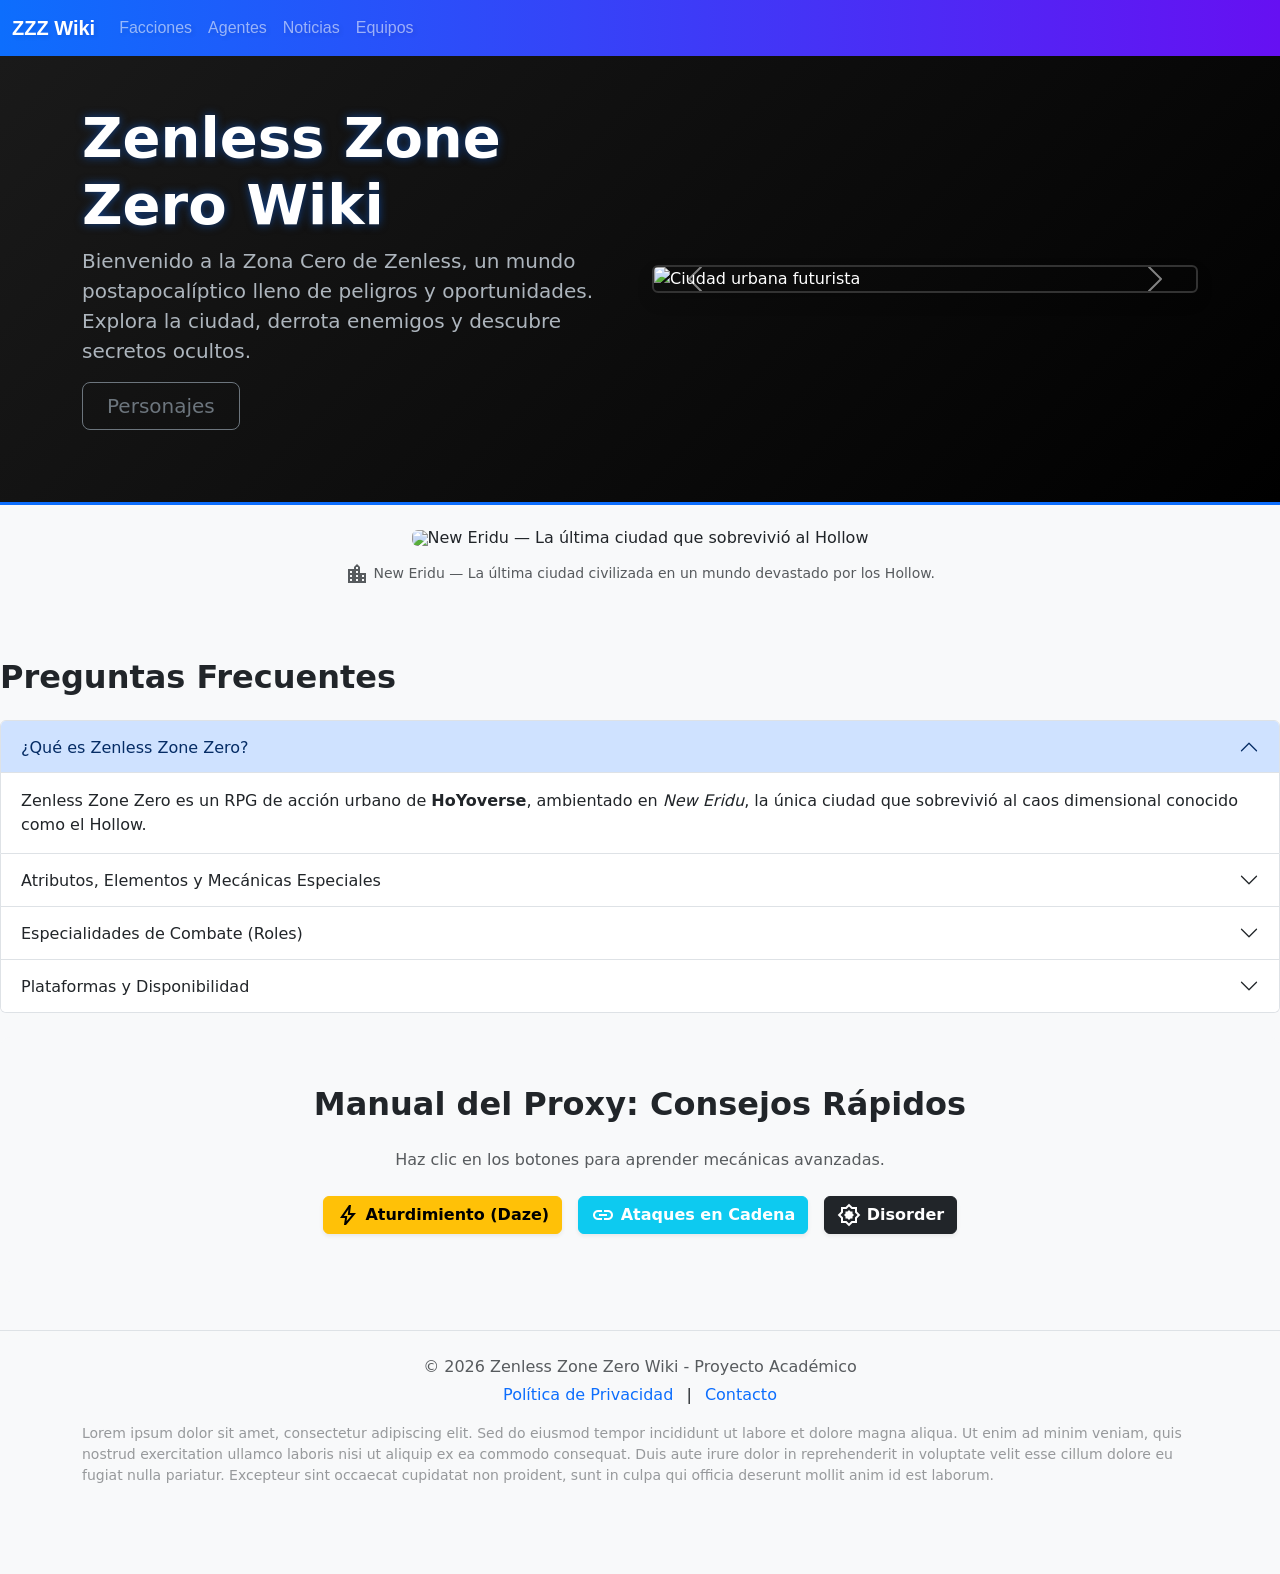
==== commit 20bd4c70: "cambios con js" ====
--- a/index.html
+++ b/index.html
@@ -26,7 +26,7 @@
                             <a class="nav-link" href="Componentes/equipos.html">Equipos</a>
                         </div>
                         <div class="navbar-nav ms-auto">
-                            <a class="nav-link fs-5 fw-bold" href="index.html">First Page</a>
+
                         </div>
                     </div>
                 </div>
@@ -158,68 +158,7 @@
     </div>
   </div>
     </div>
-    <!--Cards-->
-    <div class="Cards mt-2">
-        <h2 class="mb-4">Agentes Populares</h2>
-        <div class="row row-cols-1 row-cols-md-2 row-cols-lg-4 g-4">
-            <!-- Nicole Demara -->
-            <div class="col">
-                <div class="card h-100 shadow-sm tarjeta-interactiva">
-                    <img src="Estilos/img/nicole demara.png" class="card-img-top" alt="Nicole Demara">
-                    <div class="card-body">
-                        <h5 class="card-title">Nicole Demara</h5>
-                        <p class="card-text">Líder de las "Liebres Astutas". Agente de atributo <strong>Éter</strong> experta en control de masas.</p>
-                    </div>
-                    <div class="card-body pt-0">
-                        <a href="Componentes/equipos.html" class="card-link">Equipos</a>
-                        <a href="Componentes/personajes.html" class="card-link">Ficha</a>
-                    </div>
-                </div>
-            </div>
-            <!-- Anby Demara -->
-            <div class="col">
-                <div class="card h-100 shadow-sm tarjeta-interactiva">
-                    <img src="Estilos/img/any demara.png" class="card-img-top" alt="Anby Demara">
-                    <div class="card-body">
-                        <h5 class="card-title">Anby Demara</h5>
-                        <p class="card-text">Calma y eficiente. Domina el atributo <strong>Eléctrico</strong> y destaca como una gran Aturdidora.</p>
-                    </div>
-                    <div class="card-body pt-0">
-                        <a href="Componentes/equipos.html" class="card-link">Equipos</a>
-                        <a href="Componentes/personajes.html" class="card-link">Ficha</a>
-                    </div>
-                </div>
-            </div>
-            <!-- Billy Kid -->
-            <div class="col">
-                <div class="card h-100 shadow-sm tarjeta-interactiva">
-                    <img src="Estilos/img/billy kid.png" class="card-img-top" alt="Billy Kid">
-                    <div class="card-body">
-                        <h5 class="card-title">Billy Kid</h5>
-                        <p class="card-text">Un cyborg apasionado por los héroes. Especialista en daño <strong>Físico</strong> a distancia con sus revólveres.</p>
-                    </div>
-                    <div class="card-body pt-0">
-                        <a href="Componentes/equipos.html" class="card-link">Equipos</a>
-                        <a href="Componentes/personajes.html" class="card-link">Ficha</a>
-                    </div>
-                </div>
-            </div>
-            <!-- Ellen Joe -->
-            <div class="col">
-                <div class="card h-100 shadow-sm tarjeta-interactiva">
-                    <img src="Estilos/img/ellen joe.png" class="card-img-top" alt="Ellen Joe">
-                    <div class="card-body">
-                        <h5 class="card-title">Ellen Joe</h5>
-                        <p class="card-text">Agente de Victoria Housekeeping. Utiliza el atributo <strong>Hielo</strong> con un estilo de combate letal.</p>
-                    </div>
-                    <div class="card-body pt-0">
-                        <a href="Componentes/equipos.html" class="card-link">Equipos</a>
-                        <a href="Componentes/personajes.html" class="card-link">Ficha</a>
-                    </div>
-                </div>
-            </div>
-        </div>
-    </div>
+    
     <!--Popover-->
     <div class="Tips-section py-5 mt-4">
         <div class="container text-center">
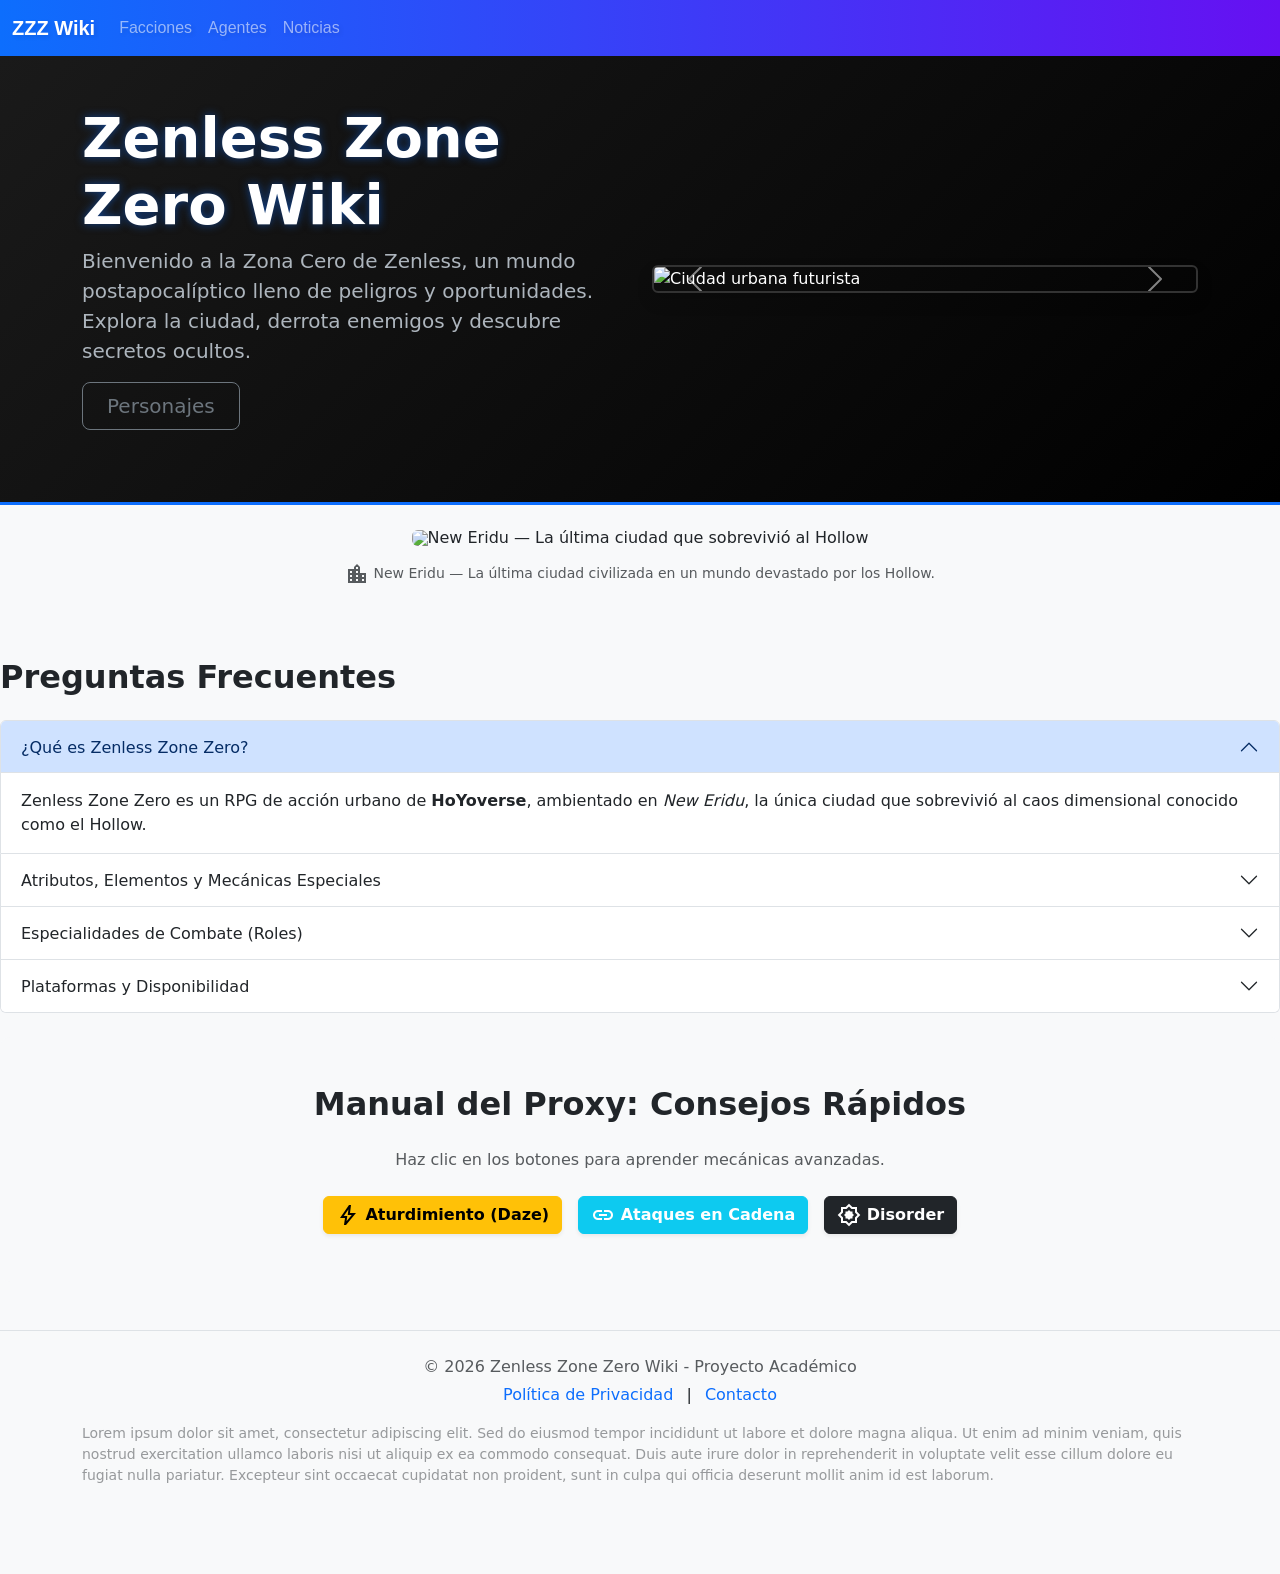
==== commit a462632b: "quitando equipos" ====
--- a/index.html
+++ b/index.html
@@ -23,7 +23,6 @@
                             <a class="nav-link" href="Componentes/facciones.html">Facciones</a>
                             <a class="nav-link" href="Componentes/personajes.html">Agentes</a>
                             <a class="nav-link" href="Componentes/noticias.html">Noticias</a>
-                            <a class="nav-link" href="Componentes/equipos.html">Equipos</a>
                         </div>
                         <div class="navbar-nav ms-auto">
 
--- a/Estilos/Base.css
+++ b/Estilos/Base.css
@@ -78,4 +78,52 @@
 .popover {
     border: 1px solid #0d6efd;
     box-shadow: 0 4px 8px rgba(0,0,0,0.2);
+}
+
+/* ===== Imagen del Agente en el Modal de detalles ===== */
+.agente-imagen-wrapper {
+    width: 100%;
+    height: 320px; /* misma altura que .card-img-top para mantener consistencia visual */
+    border-radius: 10px;
+    overflow: hidden;
+    display: flex;
+    align-items: center;
+    justify-content: center;
+    background: linear-gradient(135deg, #1a1a1a 0%, #000000 100%); /* mismo degradado que .hero-section */
+    border: 2px solid #333; /* mismo borde que .carousel */
+}
+
+.agente-imagen-modal {
+    height: 100%;
+    width: auto;
+    max-width: 100%;
+    object-fit: contain; /* nunca recorta al personaje, a diferencia de .card-img-top */
+    filter: drop-shadow(0 10px 20px rgba(0, 0, 0, 0.5));
+    transition: transform 0.3s ease; /* mismo timing que .tarjeta-interactiva */
+}
+
+.agente-imagen-wrapper:hover .agente-imagen-modal {
+    transform: scale(1.03);
+}
+
+/* Theming dinámico por atributo - JS agrega data-atributo al wrapper */
+.agente-imagen-wrapper[data-atributo="Hielo"] {
+    background: linear-gradient(135deg, #0c2d48 0%, #145da0 100%);
+    border-color: #145da0;
+}
+.agente-imagen-wrapper[data-atributo="Fuego"] {
+    background: linear-gradient(135deg, #3d0c02 0%, #b3370f 100%);
+    border-color: #b3370f;
+}
+.agente-imagen-wrapper[data-atributo="Electrico"] {
+    background: linear-gradient(135deg, #2d2a00 0%, #b3a500 100%);
+    border-color: #b3a500;
+}
+.agente-imagen-wrapper[data-atributo="Eter"] {
+    background: linear-gradient(135deg, #1a0c33 0%, #6a0fb3 100%);
+    border-color: #6a0fb3;
+}
+.agente-imagen-wrapper[data-atributo="Fisico"] {
+    background: linear-gradient(135deg, #2b2b2b 0%, #5c5c5c 100%);
+    border-color: #5c5c5c;
 }
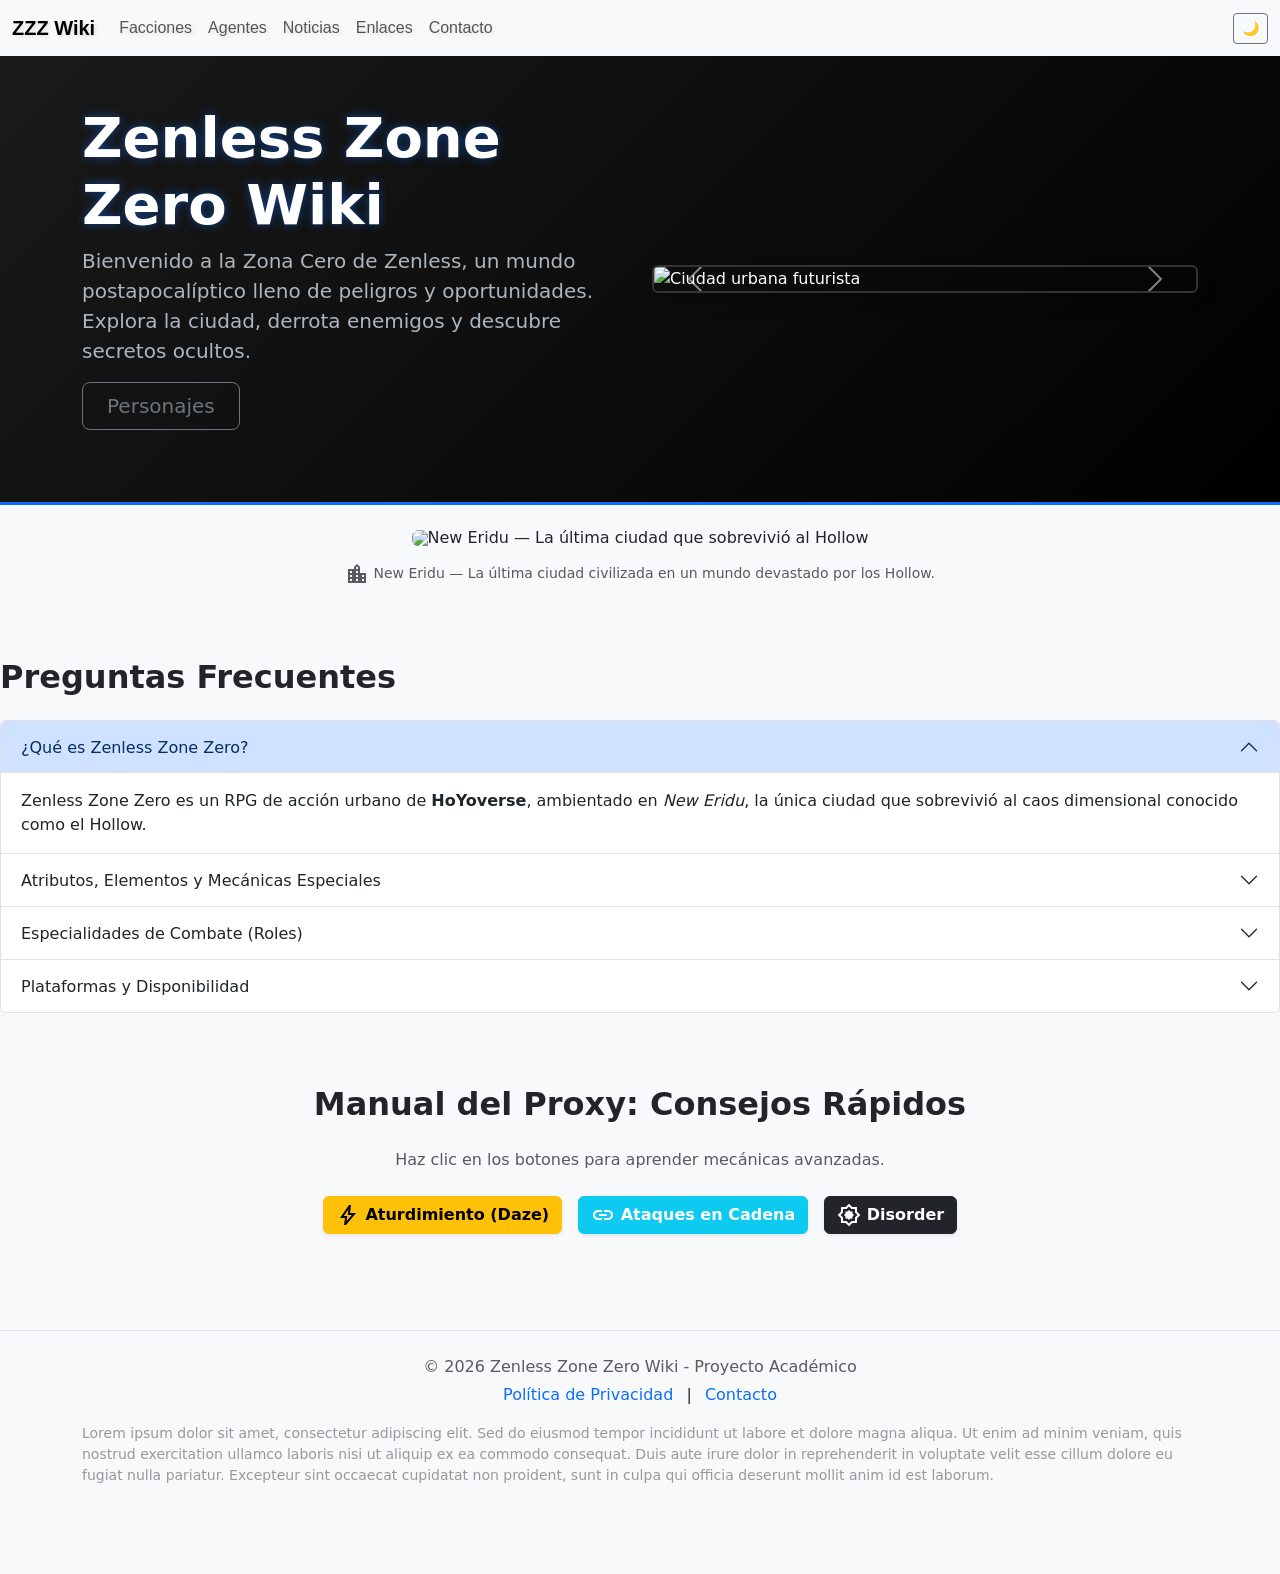
==== commit 6940664e: "Agregando las indicaciones del pdf" ====
--- a/index.html
+++ b/index.html
@@ -1,10 +1,14 @@
 <!doctype html>
-<html lang="en">
+<html lang="en" data-bs-theme="light">
   <head>
     <meta charset="utf-8">
+    <meta name="viewport" content="width=device-width, initial-scale=1">
+    <meta name="description" content="Wiki de Zenless Zone Zero con información sobre personajes, facciones, noticias y mecánicas del juego."
+    >
+    <meta name="keywords" content="Zenless Zone Zero, ZZZ Wiki, New Eridu, agentes, facciones, noticias, RPG acción">
+    <meta name="author" content="Proyecto Académico">
+    <meta name="theme-color" content="#0d6efd">
     <link rel="icon" type="image/x-icon" href="https://upload-os-bbs.hoyolab.com/upload/2022/06/13/100427891/51296d07ef153ca7dd744dc31874d548_4734072724131588175.png">
-    <meta name="viewport" content="width=device-width, initial-scale=1">
-    <title>ZZZ Wiki - Inicio</title>
     <link href="https://cdn.jsdelivr.net/npm/bootstrap@5.3.3/dist/css/bootstrap.min.css" rel="stylesheet">
     <link href="Estilos/Base.css" rel="stylesheet">
     <link rel="stylesheet" href="https://fonts.googleapis.com/css2?family=Material+Symbols+Outlined:opsz,wght,FILL,GRAD@20..48,100..700,0..1,-50..200" />
@@ -12,9 +16,9 @@
   <body>
     <div class="Cabecera">
         <header>
-            <nav class="navbar navbar-expand-lg" data-bs-theme="dark">
+            <nav class="navbar navbar-expand-lg bg-body-tertiary">
                 <div class="container-fluid">
-                    <a class="navbar-brand fw-bold" href="#">ZZZ Wiki</a>
+                    <a class="navbar-brand fw-bold" href="index.html">ZZZ Wiki</a>
                     <button class="navbar-toggler" type="button" data-bs-toggle="collapse" data-bs-target="#navbarNav" aria-controls="navbarNav" aria-expanded="false" aria-label="Toggle navigation">
                         <span class="navbar-toggler-icon"></span>
                     </button>
@@ -23,9 +27,11 @@
                             <a class="nav-link" href="Componentes/facciones.html">Facciones</a>
                             <a class="nav-link" href="Componentes/personajes.html">Agentes</a>
                             <a class="nav-link" href="Componentes/noticias.html">Noticias</a>
+                            <a class="nav-link" href="Componentes/enlaces.html">Enlaces</a>
+                            <a class="nav-link" href="Componentes/contacto.html">Contacto</a>
                         </div>
-                        <div class="navbar-nav ms-auto">
-
+                        <div class="navbar-nav ms-auto align-items-center">
+                            <button class="btn btn-outline-secondary btn-sm theme-toggle-btn" id="themeToggleBtn" type="button">🌙</button>
                         </div>
                     </div>
                 </div>
@@ -178,6 +184,7 @@
     </div>
 
     <script src="https://cdn.jsdelivr.net/npm/bootstrap@5.3.3/dist/js/bootstrap.bundle.min.js"></script>
+    <script src="js/theme.js"></script>
     <script>
         // Inicialización de Popovers necesaria en Bootstrap 
         const popoverTriggerList = document.querySelectorAll('[data-bs-toggle="popover"]')
@@ -187,8 +194,8 @@
     <footer class="container text-center">
         <p class="mb-1 text-muted">&copy; 2026 Zenless Zone Zero Wiki - Proyecto Académico</p>
         <div class="social-links">
-            <a href="#" class="text-decoration-none me-2">Política de Privacidad</a> | 
-            <a href="#" class="text-decoration-none ms-2">Contacto</a>
+            <a href="Componentes/politica.html" class="text-decoration-none me-2">Política de Privacidad</a> | 
+            <a href="Componentes/contacto.html" class="text-decoration-none ms-2">Contacto</a>
         </div>
         <div class="footer-filler mt-3 small text-muted text-start" style="opacity: 0.6;">
             <p>Lorem ipsum dolor sit amet, consectetur adipiscing elit. Sed do eiusmod tempor incididunt ut labore et dolore magna aliqua. Ut enim ad minim veniam, quis nostrud exercitation ullamco laboris nisi ut aliquip ex ea commodo consequat. Duis aute irure dolor in reprehenderit in voluptate velit esse cillum dolore eu fugiat nulla pariatur. Excepteur sint occaecat cupidatat non proident, sunt in culpa qui officia deserunt mollit anim id est laborum.</p>
